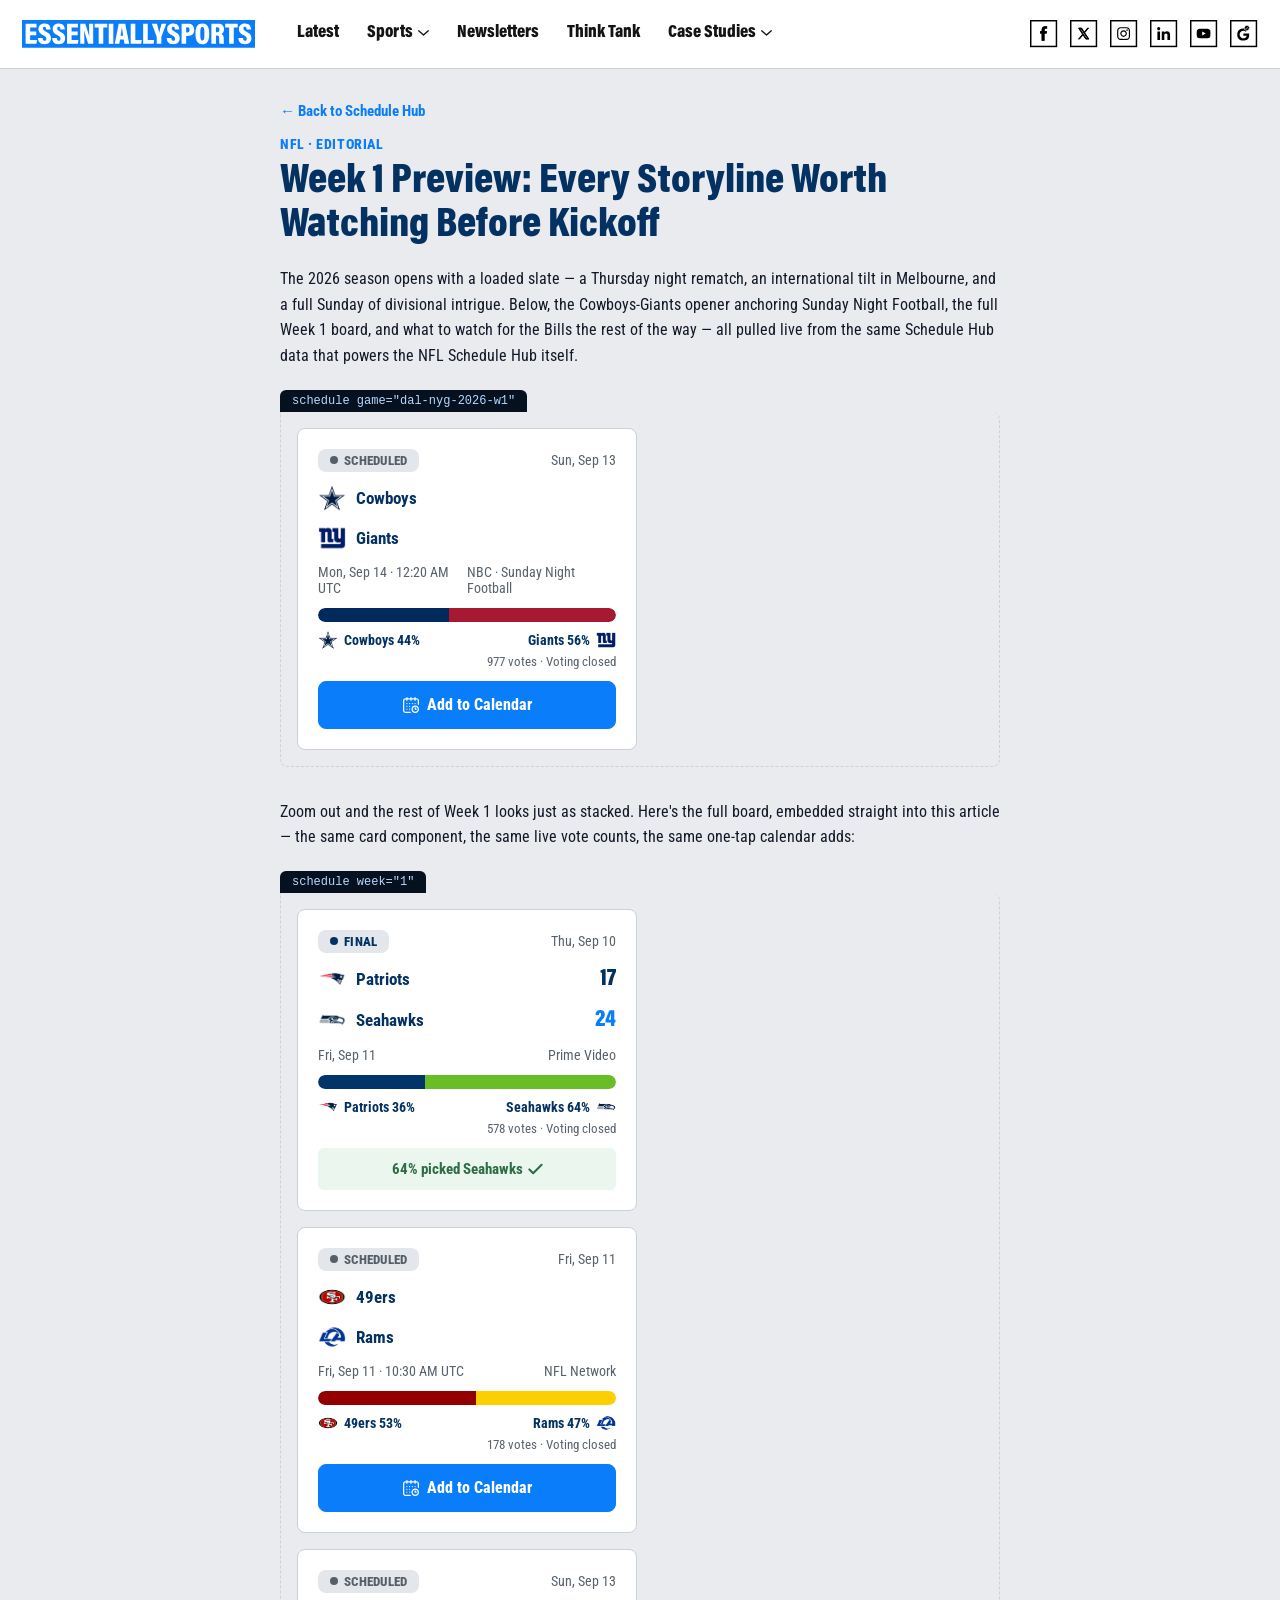
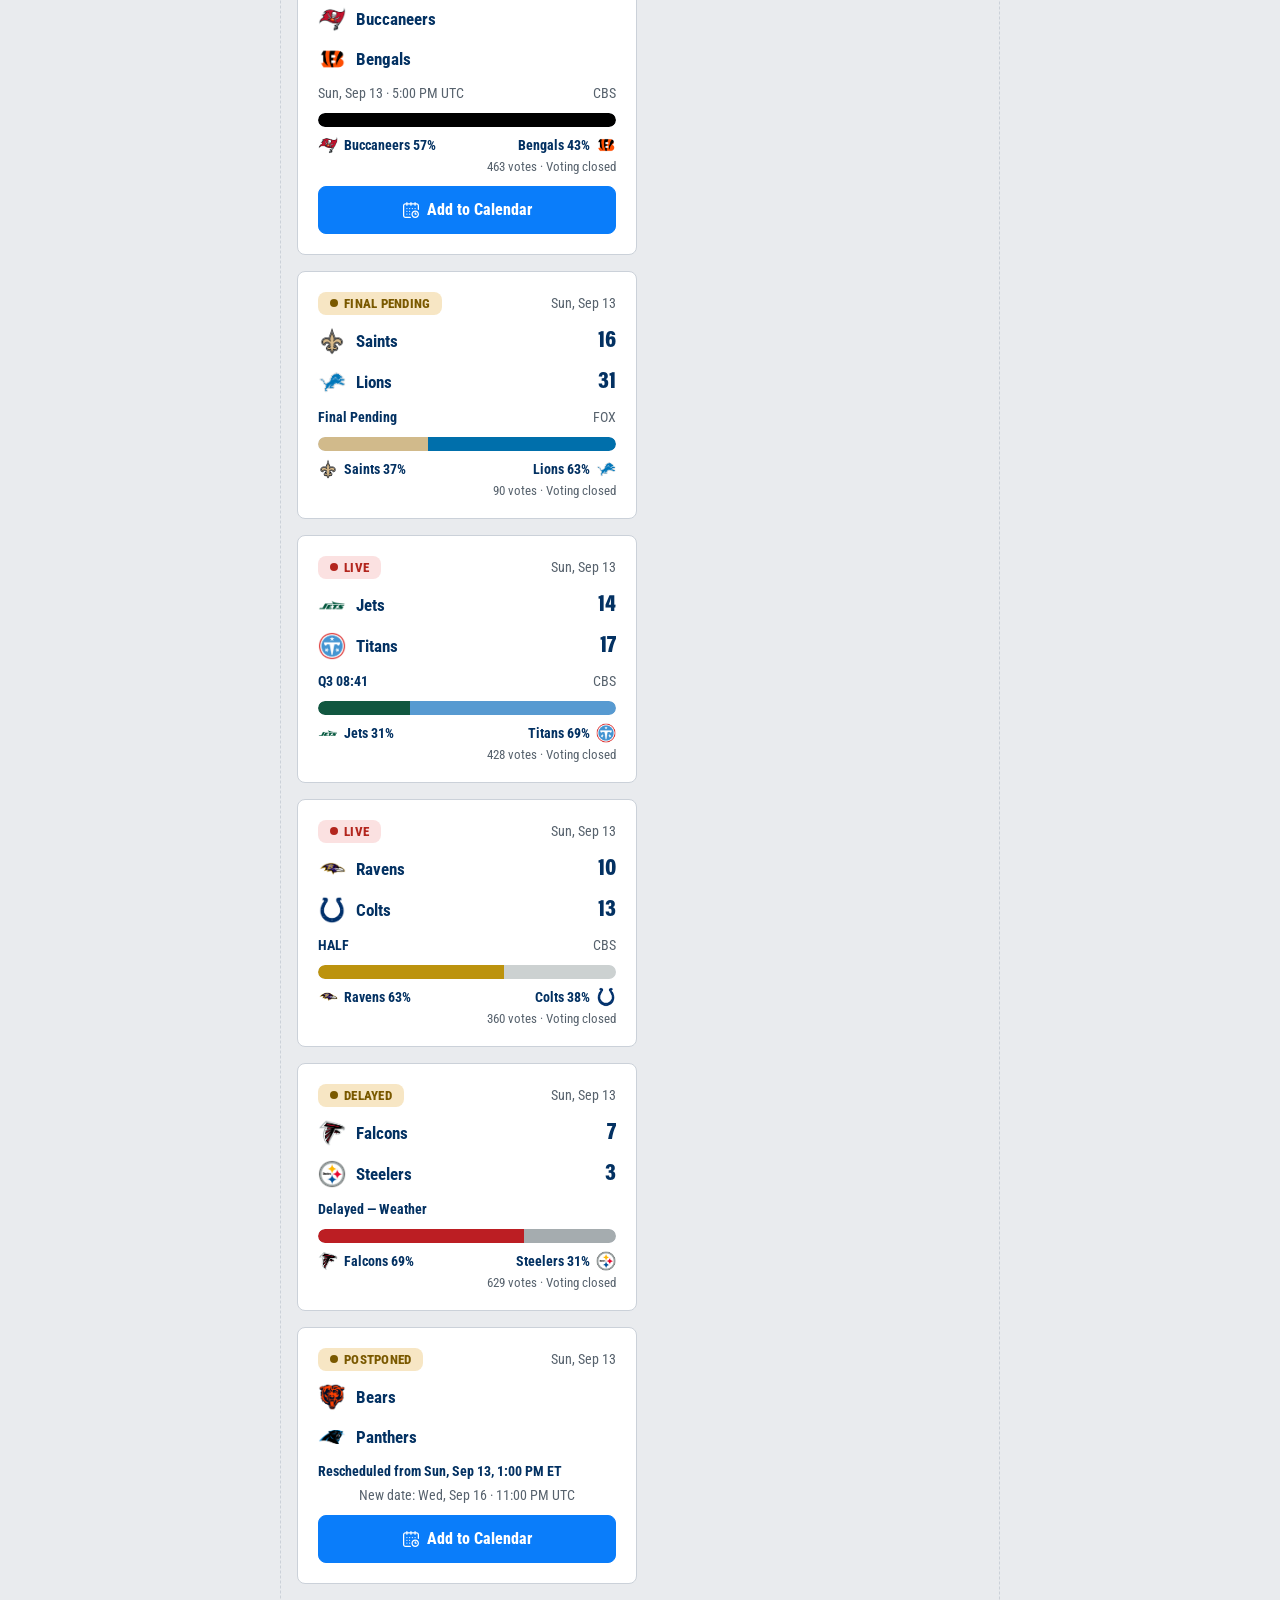
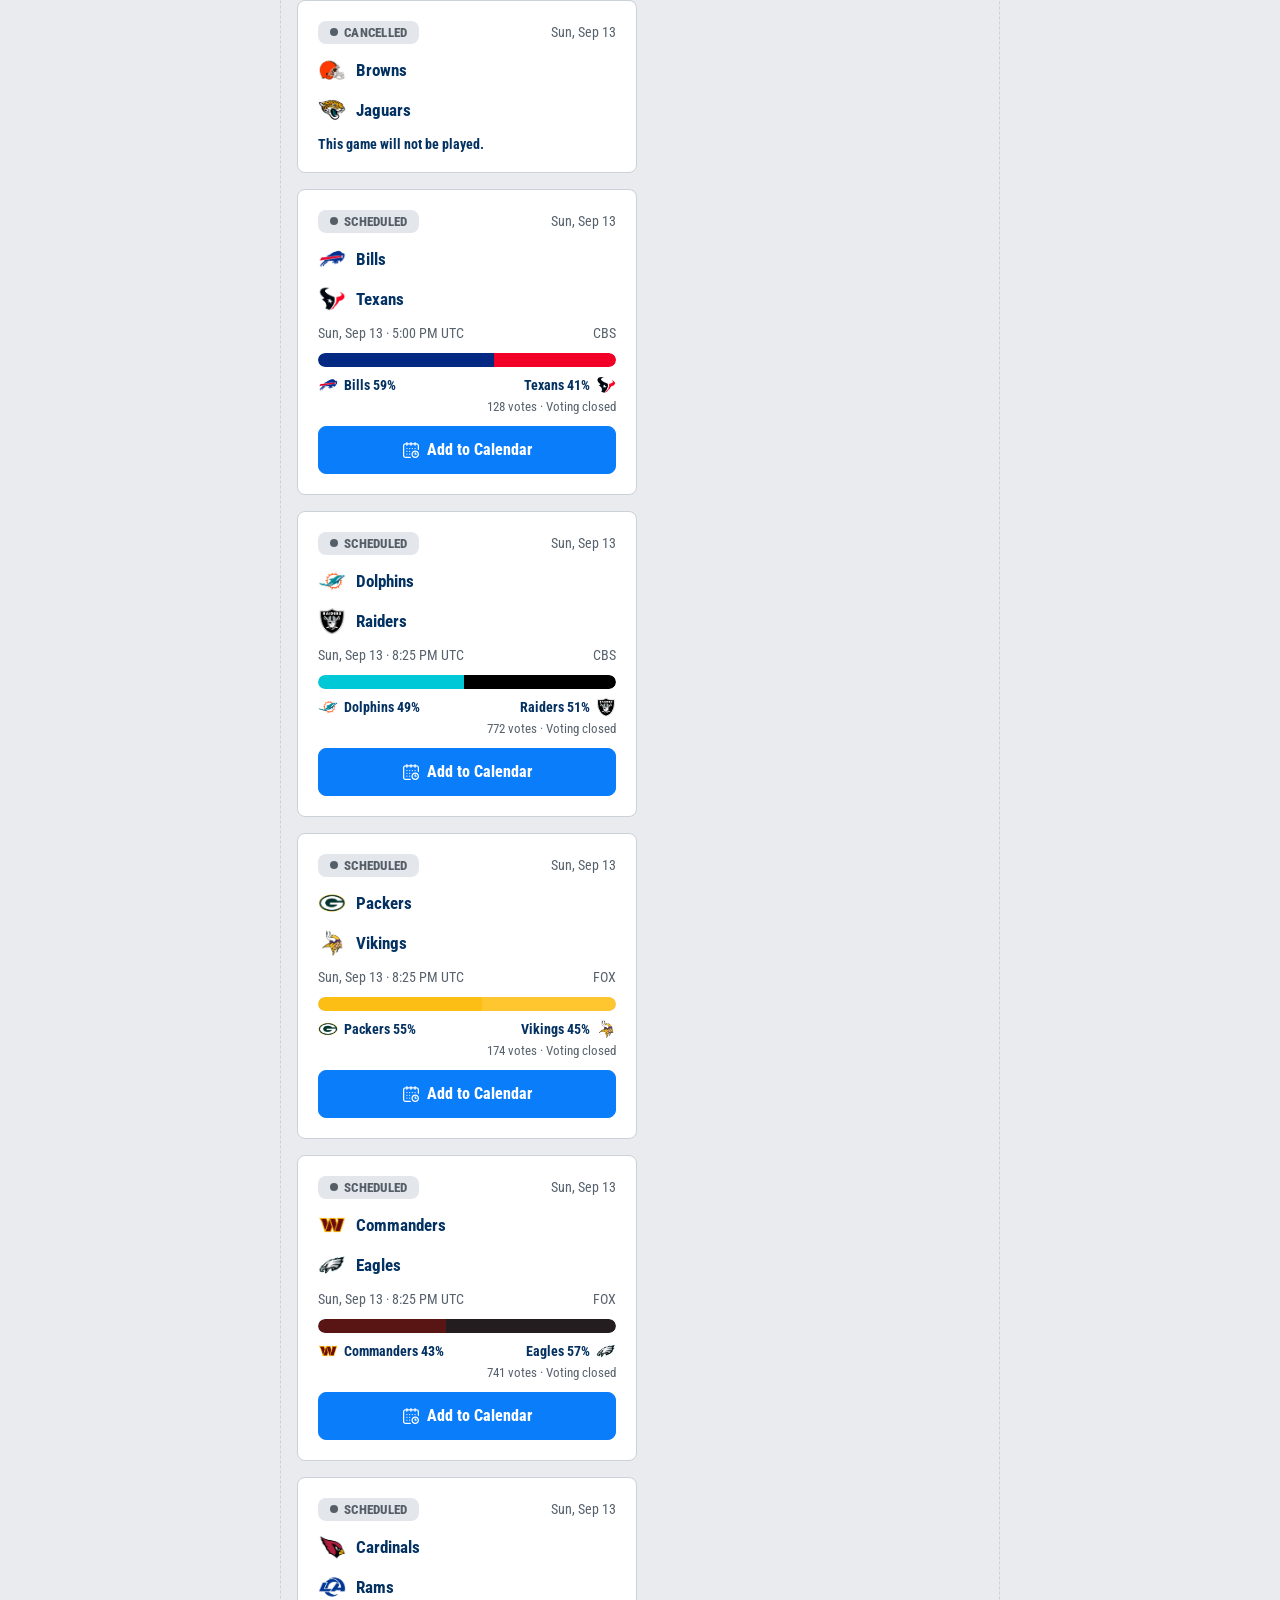
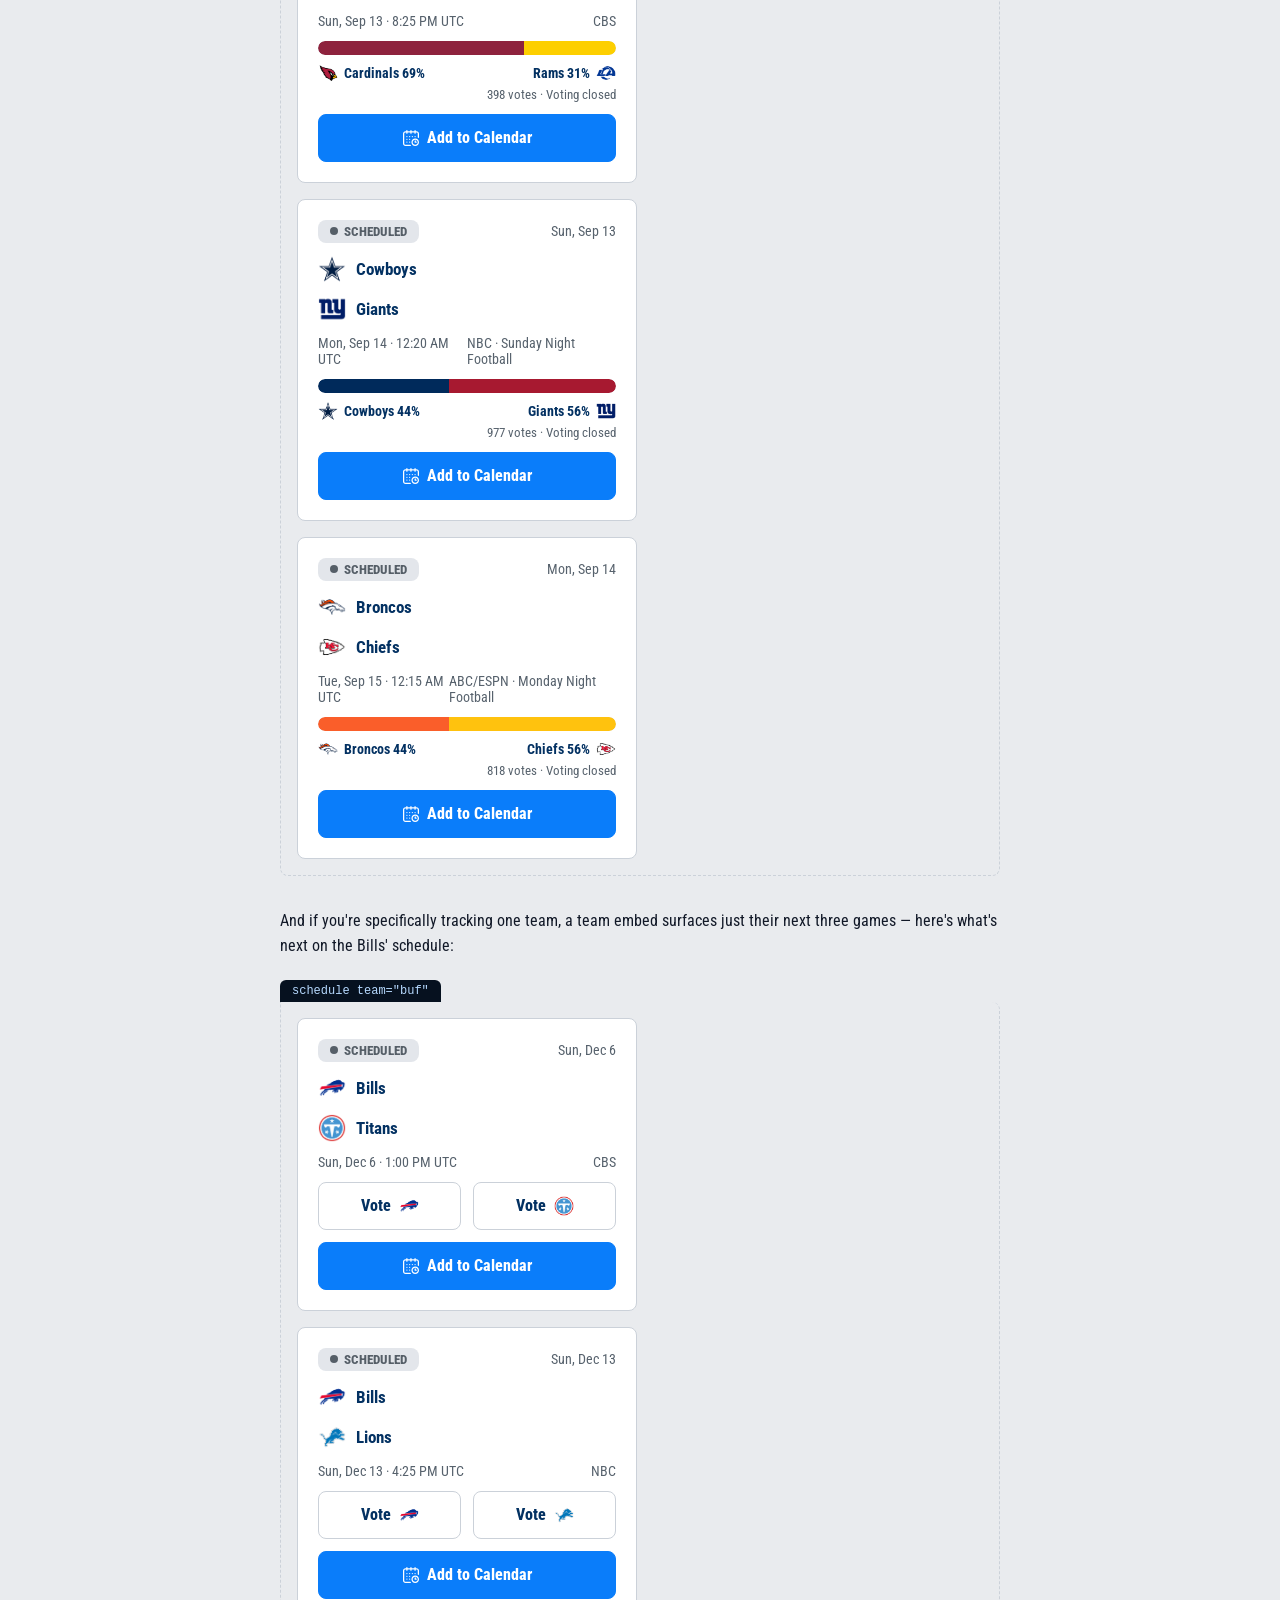
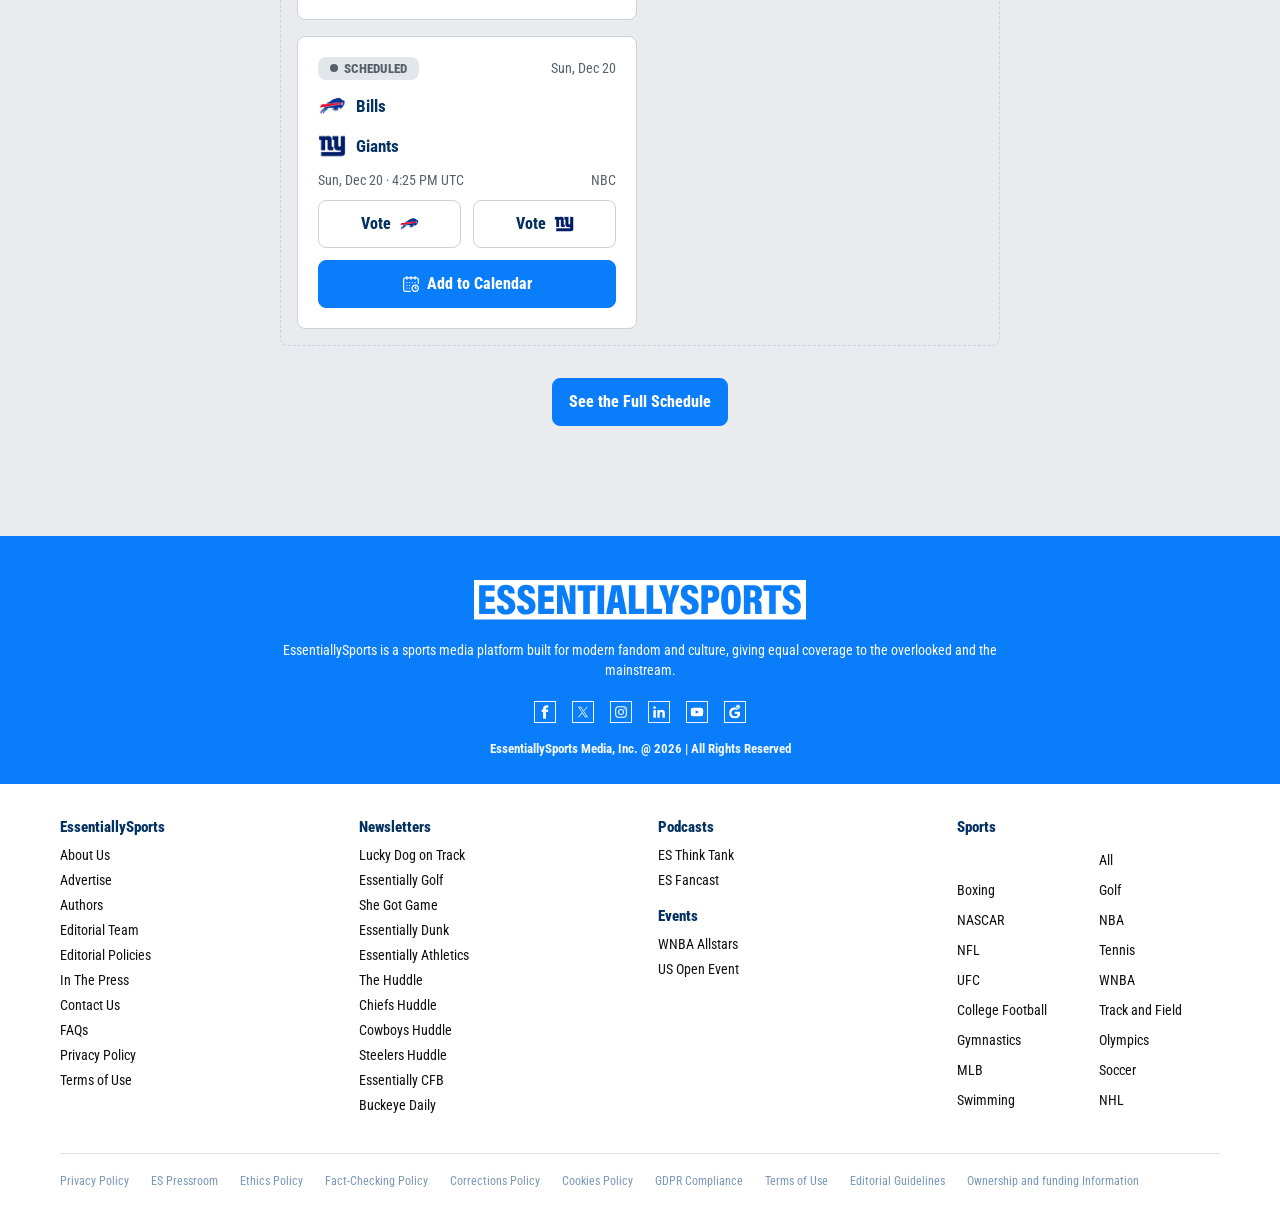
==== article-demo.html @ 5c6d73dc "Redesign schedule rows as cards, add hero photo, fix Roboto Condensed font Card redesign: status sho" ====
<!doctype html>
<html lang="en">
<head>
<meta charset="utf-8">
<meta name="viewport" content="width=device-width, initial-scale=1">
<title>Article Embed Demo — NFL Schedule Hub</title>
<link rel="icon" href="assets/logos/favicon-es.ico">
<link rel="preconnect" href="https://fonts.gstatic.com" crossorigin>
<link href="https://fonts.googleapis.com/css2?family=Roboto+Condensed:wght@400;700;800;900&display=swap" rel="stylesheet">
<link rel="stylesheet" href="css/tokens.css?v=1788932953">
<link rel="stylesheet" href="css/styles.css?v=1788932953">
</head>
<body>

<nav class="navbar">
  <a class="navbar-logo" href="https://www.essentiallysports.com/" aria-label="EssentiallySports home">
    <img src="assets/logos/brand-logo-blue.svg" alt="EssentiallySports">
  </a>
  <div class="navbar-menu">
    <a href="https://www.essentiallysports.com/latest-news/">Latest</a>
    <details class="nav-dropdown">
      <summary>Sports <span class="nav-caret"><svg class="icon-chevron" viewBox="0 0 16 10" fill="none" aria-hidden="true"><path d="M14.98 1.14 7.98 7.14.98 1.14" stroke="currentColor" stroke-width="2" stroke-linecap="round" stroke-linejoin="round"/></svg></span></summary>
      <aside class="nav-panel nav-panel-sports">
        <h3>Sports</h3>
        <div class="nav-panel-grid">
          <div class="nav-panel-col">
            <details class="nav-subdetails">
              <summary>NFL <span class="nav-chev-right"><svg class="icon-chevron" viewBox="0 0 16 10" fill="none" aria-hidden="true"><path d="M14.98 1.14 7.98 7.14.98 1.14" stroke="currentColor" stroke-width="2" stroke-linecap="round" stroke-linejoin="round"/></svg></span></summary>
              <aside class="side-flyout nfl-flyout">
                <a class="nfl-all-news" href="https://www.essentiallysports.com/category/nfl/">All News</a>
                <div class="nfl-divisions">
                  <div class="nfl-division">
                    <p class="division-label">NFC East</p>
                    <div class="pill-row">
                      <a href="https://www.essentiallysports.com/category/dallas-cowboys/"><span class="team-pill" style="color:#BACAD3;background:#002A5B;">Cowboys</span></a>
                      <a href="https://www.essentiallysports.com/category/philadelphia-eagles/"><span class="team-pill" style="color:#FFFFFF;background:#241D1F;">Eagles</span></a>
                      <a href="https://www.essentiallysports.com/category/washington-commanders/"><span class="team-pill" style="color:#FFB611;background:#591414;">Commanders</span></a>
                      <a href="https://www.essentiallysports.com/category/new-york-giants/"><span class="team-pill" style="color:#FFFFFF;background:#A71930;">Giants</span></a>
                    </div>
                  </div>
                  <div class="nfl-division">
                    <p class="division-label">AFC East</p>
                    <div class="pill-row">
                      <a href="https://www.essentiallysports.com/category/miami-dolphins/"><span class="team-pill" style="color:#004966;background:#00C8D7;">Dolphins</span></a>
                      <a href="https://www.essentiallysports.com/category/new-york-jets/"><span class="team-pill" style="color:#FFFFFF;background:#115740;">Jets</span></a>
                      <a href="https://www.essentiallysports.com/category/buffalo-bills/"><span class="team-pill" style="color:#F70542;background:#032982;">Bills</span></a>
                      <a href="https://www.essentiallysports.com/category/new-england-patriots/"><span class="team-pill" style="color:#FFFFFF;background:#013569;">Patriots</span></a>
                    </div>
                  </div>
                  <div class="nfl-division">
                    <p class="division-label">NFC West</p>
                    <div class="pill-row">
                      <a href="https://www.essentiallysports.com/category/los-angeles-rams/"><span class="team-pill" style="color:#003594;background:#FDCF00;">Rams</span></a>
                      <a href="https://www.essentiallysports.com/category/arizona-cardinals/"><span class="team-pill" style="color:#FFBE26;background:#8E223D;">Cardinals</span></a>
                      <a href="https://www.essentiallysports.com/category/seattle-seahawks/"><span class="team-pill" style="color:#00004F;background:#69BE28;">Seahawks</span></a>
                      <a href="https://www.essentiallysports.com/category/san-francisco-49ers/"><span class="team-pill" style="color:#E9CB94;background:#930000;">49ers</span></a>
                    </div>
                  </div>
                  <div class="nfl-division">
                    <p class="division-label">AFC West</p>
                    <div class="pill-row">
                      <a href="https://www.essentiallysports.com/category/las-vegas-raiders/"><span class="team-pill" style="color:#C4C9CC;background:#000000;">Raiders</span></a>
                      <a href="https://www.essentiallysports.com/category/kansas-city-chiefs/"><span class="team-pill" style="color:#000000;background:#FFC20E;">Chiefs</span></a>
                      <a href="https://www.essentiallysports.com/category/denver-broncos/"><span class="team-pill" style="color:#002144;background:#FA5E2A;">Broncos</span></a>
                      <a href="https://www.essentiallysports.com/category/los-angeles-chargers-nfl/"><span class="team-pill" style="color:#FFCA1C;background:#007CC3;">Chargers</span></a>
                    </div>
                  </div>
                  <div class="nfl-division">
                    <p class="division-label">NFC South</p>
                    <div class="pill-row">
                      <a href="https://www.essentiallysports.com/category/atlanta-falcons/"><span class="team-pill" style="color:#FFFFFF;background:#BC1E23;">Falcons</span></a>
                      <a href="https://www.essentiallysports.com/category/carolina-panthers/"><span class="team-pill" style="color:#008CD2;background:#070D14;">Panthers</span></a>
                      <a href="https://www.essentiallysports.com/category/tampa-bay-buccaneers/"><span class="team-pill" style="color:#EE0C0C;background:#000000;">Buccaneers</span></a>
                      <a href="https://www.essentiallysports.com/category/new-orleans-saints/"><span class="team-pill" style="color:#0F1720;background:#D1BA8B;">Saints</span></a>
                    </div>
                  </div>
                  <div class="nfl-division">
                    <p class="division-label">AFC South</p>
                    <div class="pill-row">
                      <a href="https://www.essentiallysports.com/category/tennessee-titans/"><span class="team-pill" style="color:#012850;background:#579AD1;">Titans</span></a>
                      <a href="https://www.essentiallysports.com/category/jacksonville-jaguars-nfl/"><span class="team-pill" style="color:#FFFFFF;background:#006778;">Jaguars</span></a>
                      <a href="https://www.essentiallysports.com/category/indianapolis-colts/"><span class="team-pill" style="color:#023064;background:#CCD1D1;">Colts</span></a>
                      <a href="https://www.essentiallysports.com/category/houston-texans/"><span class="team-pill" style="color:#000000;background:#F20028;">Texans</span></a>
                    </div>
                  </div>
                  <div class="nfl-division">
                    <p class="division-label">NFC North</p>
                    <div class="pill-row">
                      <a href="https://www.essentiallysports.com/category/green-bay-packers/"><span class="team-pill" style="color:#23423C;background:#FCBE15;">Packers</span></a>
                      <a href="https://www.essentiallysports.com/category/chicago-bears/"><span class="team-pill" style="color:#F04400;background:#0B162A;">Bears</span></a>
                      <a href="https://www.essentiallysports.com/category/detroit-lions/"><span class="team-pill" style="color:#FFFFFF;background:#006FAB;">Lions</span></a>
                      <a href="https://www.essentiallysports.com/category/minnesota-vikings/"><span class="team-pill" style="color:#4F2683;background:#FFC62F;">Vikings</span></a>
                    </div>
                  </div>
                  <div class="nfl-division">
                    <p class="division-label">AFC North</p>
                    <div class="pill-row">
                      <a href="https://www.essentiallysports.com/category/cincinnati-bengals/"><span class="team-pill" style="color:#FF5C22;background:#000000;">Bengals</span></a>
                      <a href="https://www.essentiallysports.com/category/baltimore-ravens/"><span class="team-pill" style="color:#231672;background:#BC930E;">Ravens</span></a>
                      <a href="https://www.essentiallysports.com/category/cleveland-browns/"><span class="team-pill" style="color:#FFFFFF;background:#FF470F;">Browns</span></a>
                      <a href="https://www.essentiallysports.com/category/pittsburgh-steelers/"><span class="team-pill" style="color:#000000;background:#A5ACAF;">Steelers</span></a>
                    </div>
                  </div>
                </div>
              </aside>
            </details>
            <a href="https://www.essentiallysports.com/category/college-football/">College Football</a>
            <a href="https://www.essentiallysports.com/category/college-basketball/">College Basketball</a>
            <a href="https://www.essentiallysports.com/category/golf/">Golf</a>
          </div>
          <div class="nav-panel-col">
            <a href="https://www.essentiallysports.com/category/tennis/">Tennis</a>
            <a href="https://www.essentiallysports.com/category/boxing/">Boxing</a>
            <a href="https://www.essentiallysports.com/category/nba/">NBA</a>
            <a href="https://www.essentiallysports.com/category/nascar/">NASCAR</a>
          </div>
          <div class="nav-panel-col">
            <a href="https://www.essentiallysports.com/category/olympics/">Olympics</a>
            <a href="https://www.essentiallysports.com/category/ufc/">UFC</a>
            <a href="https://www.essentiallysports.com/category/wnba/">WNBA</a>
            <a href="https://www.essentiallysports.com/category/baseball/">MLB</a>
          </div>
        </div>
      </aside>
    </details>
    <a href="https://www.essentiallysports.com/newsletter-hub/">Newsletters</a>
    <a href="https://www.essentiallysports.com/think-tank/">Think Tank</a>
    <details class="nav-dropdown">
      <summary>Case Studies <span class="nav-caret"><svg class="icon-chevron" viewBox="0 0 16 10" fill="none" aria-hidden="true"><path d="M14.98 1.14 7.98 7.14.98 1.14" stroke="currentColor" stroke-width="2" stroke-linecap="round" stroke-linejoin="round"/></svg></span></summary>
      <aside class="nav-panel nav-panel-case">
        <h3>Case Studies</h3>
        <div class="nav-single-col">
          <details class="nav-subdetails">
            <summary>Partnerships <span class="nav-chev-right"><svg class="icon-chevron" viewBox="0 0 16 10" fill="none" aria-hidden="true"><path d="M14.98 1.14 7.98 7.14.98 1.14" stroke="currentColor" stroke-width="2" stroke-linecap="round" stroke-linejoin="round"/></svg></span></summary>
            <aside class="side-flyout case-flyout">
              <a href="https://case-study.essentiallysports.com">Dude Wipes</a>
            </aside>
          </details>
          <details class="nav-subdetails">
            <summary>Events <span class="nav-chev-right"><svg class="icon-chevron" viewBox="0 0 16 10" fill="none" aria-hidden="true"><path d="M14.98 1.14 7.98 7.14.98 1.14" stroke="currentColor" stroke-width="2" stroke-linecap="round" stroke-linejoin="round"/></svg></span></summary>
            <aside class="side-flyout case-flyout">
              <a href="https://www.essentiallysports.com/wnba-all-star-2025-event/">WNBA Allstars</a>
              <a href="https://www.essentiallysports.com/us-open-2025/">US Open Event</a>
            </aside>
          </details>
        </div>
      </aside>
    </details>
  </div>
  <div class="navbar-right">
    <a class="navbar-icon-btn" href="https://www.facebook.com/essentiallysports" aria-label="Facebook"><img src="assets/social-icons/nav-facebook.svg" alt=""></a>
    <a class="navbar-icon-btn" href="https://twitter.com/es_sportsnews/" aria-label="X (Twitter)"><img src="assets/social-icons/nav-x.svg" alt=""></a>
    <a class="navbar-icon-btn" href="https://www.instagram.com/essentiallysportsmedia" aria-label="Instagram"><img src="assets/social-icons/nav-instagram.svg" alt=""></a>
    <a class="navbar-icon-btn" href="https://www.linkedin.com/company/essentially-sports" aria-label="LinkedIn"><img src="assets/social-icons/nav-linkedin.svg" alt=""></a>
    <a class="navbar-icon-btn" href="https://www.youtube.com/@EssentiallySportsMedia" aria-label="YouTube"><img src="assets/social-icons/nav-youtube.svg" alt=""></a>
    <a class="navbar-icon-btn" href="https://g.co/kgs/YnkMpk5" aria-label="Google News"><img src="assets/social-icons/nav-google-news.svg" alt=""></a>
  </div>
  <button class="navbar-toggle" id="navToggle" aria-label="Menu" aria-expanded="false">&#9776;</button>
</nav>

<main class="page" style="max-width:760px;">
  <a class="back-link" href="index.html">&larr; Back to Schedule Hub</a>

  <article>
    <p class="card-meta" style="text-transform:uppercase; letter-spacing:.04em; color:#0A7DFA; font-weight:800;">NFL &middot; Editorial</p>
    <h1 style="font-family:var(--font-display); font-weight:900; font-size:clamp(28px,4vw,42px); color:var(--text-navy); line-height:1.05; margin:8px 0 18px;">
      Week 1 Preview: Every Storyline Worth Watching Before Kickoff
    </h1>
    <p style="font-size:16px; line-height:1.6; color:var(--text-primary); margin-bottom:20px;">
      The 2026 season opens with a loaded slate — a Thursday night rematch, an international tilt in Melbourne,
      and a full Sunday of divisional intrigue. Below, the Cowboys-Giants opener anchoring Sunday Night Football,
      the full Week 1 board, and what to watch for the Bills the rest of the way — all pulled live from the same
      Schedule Hub data that powers the NFL Schedule Hub itself.
    </p>

    <div class="embed-block">
      <div class="embed-tag">schedule game="dal-nyg-2026-w1"</div>
      <div class="embed-mount schedule-embed" data-game="dal-nyg-2026-w1"></div>
    </div>

    <p style="font-size:16px; line-height:1.6; color:var(--text-primary); margin-bottom:20px;">
      Zoom out and the rest of Week 1 looks just as stacked. Here's the full board, embedded straight into this
      article — the same card component, the same live vote counts, the same one-tap calendar adds:
    </p>

    <div class="embed-block">
      <div class="embed-tag">schedule week="1"</div>
      <div class="embed-mount schedule-embed" data-week="1"></div>
    </div>

    <p style="font-size:16px; line-height:1.6; color:var(--text-primary); margin-bottom:20px;">
      And if you're specifically tracking one team, a team embed surfaces just their next three games —
      here's what's next on the Bills' schedule:
    </p>

    <div class="embed-block">
      <div class="embed-tag">schedule team="buf"</div>
      <div class="embed-mount schedule-embed" data-team="buf"></div>
    </div>

    <p style="text-align:center; margin: 30px 0;">
      <a class="cta-btn full-schedule-link" href="index.html" style="max-width:280px; margin:0 auto;">See the Full Schedule</a>
    </p>
  </article>
</main>

<footer class="site-footer">
  <div class="footer-hero">
    <a class="footer-logo-link" href="https://www.essentiallysports.com/">
      <img class="footer-logo-img" src="assets/logos/brand-logo-white.svg" alt="EssentiallySports">
    </a>
    <p class="footer-blurb">EssentiallySports is a sports media platform built for modern fandom and culture, giving equal coverage to the overlooked and the mainstream.</p>
    <div class="footer-socials" aria-label="Social links">
      <a href="https://www.facebook.com/essentiallysports" aria-label="Facebook"><img src="assets/social-icons/footer-facebook.svg" alt=""></a>
      <a href="https://twitter.com/es_sportsnews/" aria-label="X (Twitter)"><img src="assets/social-icons/footer-x.svg" alt=""></a>
      <a href="https://www.instagram.com/essentiallysportsmedia" aria-label="Instagram"><img src="assets/social-icons/footer-instagram.svg" alt=""></a>
      <a href="https://www.linkedin.com/company/essentially-sports" aria-label="LinkedIn"><img src="assets/social-icons/footer-linkedin.svg" alt=""></a>
      <a href="https://www.youtube.com/@EssentiallySportsMedia" aria-label="YouTube"><img src="assets/social-icons/footer-youtube.svg" alt=""></a>
      <a href="https://g.co/kgs/YnkMpk5" aria-label="Google News"><img src="assets/social-icons/footer-google-news.svg" alt=""></a>
    </div>
    <div class="footer-copy">EssentiallySports Media, Inc. &commat; 2026 | All Rights Reserved</div>
  </div>
  <div class="footer-links">
    <div class="footer-col">
      <span>EssentiallySports</span>
      <a href="https://www.essentiallysports.com/about-us/">About Us</a>
      <a href="https://www.essentiallysports.com/advertise/">Advertise</a>
      <a href="https://www.essentiallysports.com/authors/">Authors</a>
      <a href="https://www.essentiallysports.com/editorial-team/">Editorial Team</a>
      <a href="https://www.essentiallysports.com/editorial-guidelines/">Editorial Policies</a>
      <a href="https://www.essentiallysports.com/es-pressroom/">In The Press</a>
      <a href="https://www.essentiallysports.com/contact-us/">Contact Us</a>
      <a href="https://www.essentiallysports.com/frequently-asked-questions/">FAQs</a>
      <a href="https://www.essentiallysports.com/privacy-policy/">Privacy Policy</a>
      <a href="https://www.essentiallysports.com/terms-of-use/">Terms of Use</a>
    </div>
    <div class="footer-col">
      <span>Newsletters</span>
      <a href="https://essentiallysports.beehiiv.com/">Lucky Dog on Track</a>
      <a href="https://essentiallygolf.beehiiv.com/">Essentially Golf</a>
      <a href="https://shegotgame.beehiiv.com/">She Got Game</a>
      <a href="https://essentially-basketball.beehiiv.com/">Essentially Dunk</a>
      <a href="https://essentiallyathletics.beehiiv.com/">Essentially Athletics</a>
      <a href="https://the-nfl-huddle.beehiiv.com/">The Huddle</a>
      <a href="https://chiefs-huddle.beehiiv.com/">Chiefs Huddle</a>
      <a href="https://cowboys-huddle.beehiiv.com/">Cowboys Huddle</a>
      <a href="https://steelers-huddle.beehiiv.com/">Steelers Huddle</a>
      <a href="https://es-college-football.beehiiv.com/">Essentially CFB</a>
      <a href="https://buckeye-daily.beehiiv.com/">Buckeye Daily</a>
    </div>
    <div class="footer-col">
      <span>Podcasts</span>
      <a href="https://www.essentiallysports.com/think-tank/">ES Think Tank</a>
      <a href="https://www.essentiallysports.com/fancast/">ES Fancast</a>
      <span style="margin-top:10px;">Events</span>
      <a href="https://www.essentiallysports.com/wnba-all-star-2025-event/">WNBA Allstars</a>
      <a href="https://www.essentiallysports.com/us-open-2025/">US Open Event</a>
    </div>
    <div class="footer-col sports">
      <span>Sports</span><span></span>
      <a href="https://www.essentiallysports.com/">All</a>
      <a href="https://www.essentiallysports.com/category/boxing/">Boxing</a>
      <a href="https://www.essentiallysports.com/category/golf/">Golf</a>
      <a href="https://www.essentiallysports.com/category/nascar/">NASCAR</a>
      <a href="https://www.essentiallysports.com/category/nba/">NBA</a>
      <a href="https://www.essentiallysports.com/category/nfl/">NFL</a>
      <a href="https://www.essentiallysports.com/category/tennis/">Tennis</a>
      <a href="https://www.essentiallysports.com/category/ufc/">UFC</a>
      <a href="https://www.essentiallysports.com/category/wnba/">WNBA</a>
      <a href="https://www.essentiallysports.com/category/college-football/">College Football</a>
      <a href="https://www.essentiallysports.com/category/track-and-field/">Track and Field</a>
      <a href="https://www.essentiallysports.com/category/gymnastics/">Gymnastics</a>
      <a href="https://www.essentiallysports.com/category/olympics/">Olympics</a>
      <a href="https://www.essentiallysports.com/category/baseball/">MLB</a>
      <a href="https://www.essentiallysports.com/category/soccer/">Soccer</a>
      <a href="https://www.essentiallysports.com/category/swimming/">Swimming</a>
      <a href="https://www.essentiallysports.com/category/nhl-nhl/">NHL</a>
    </div>
  </div>
  <div class="footer-bottom">
    <a href="https://www.essentiallysports.com/privacy-policy/">Privacy Policy</a>
    <a href="https://www.essentiallysports.com/es-pressroom/">ES Pressroom</a>
    <a href="https://www.essentiallysports.com/ethics-policy/">Ethics Policy</a>
    <a href="https://www.essentiallysports.com/fact-checking-policy/">Fact-Checking Policy</a>
    <a href="https://www.essentiallysports.com/corrections-policy/">Corrections Policy</a>
    <a href="https://www.essentiallysports.com/cookies-policy/">Cookies Policy</a>
    <a href="https://www.essentiallysports.com/gdpr-statement/">GDPR Compliance</a>
    <a href="https://www.essentiallysports.com/terms-of-use/">Terms of Use</a>
    <a href="https://www.essentiallysports.com/editorial-guidelines/">Editorial Guidelines</a>
    <a href="https://www.essentiallysports.com/ownership-and-funding-information/">Ownership and funding Information</a>
  </div>
</footer>

<div class="modal-backdrop" id="scheduleModal">
  <div class="modal">
    <h4>Add to Calendar</h4>
    <button class="modal-option" id="optGoogle">Google Calendar <span><svg class="icon-chevron" viewBox="0 0 16 10" fill="none" aria-hidden="true"><path d="M14.98 1.14 7.98 7.14.98 1.14" stroke="currentColor" stroke-width="2" stroke-linecap="round" stroke-linejoin="round"/></svg></span></button>
    <button class="modal-option" id="optIcs">Apple / Outlook (.ics) <span><svg class="icon-chevron" viewBox="0 0 16 10" fill="none" aria-hidden="true"><path d="M14.98 1.14 7.98 7.14.98 1.14" stroke="currentColor" stroke-width="2" stroke-linecap="round" stroke-linejoin="round"/></svg></span></button>
    <button class="modal-option" id="optCopy">Copy event link <span><svg class="icon-chevron" viewBox="0 0 16 10" fill="none" aria-hidden="true"><path d="M14.98 1.14 7.98 7.14.98 1.14" stroke="currentColor" stroke-width="2" stroke-linecap="round" stroke-linejoin="round"/></svg></span></button>
    <button class="modal-close" onclick="closeScheduleModal()">Cancel</button>
  </div>
</div>

<script src="js/data.js?v=1788932953"></script>
<script src="js/voting.js?v=1788932953"></script>
<script src="js/analytics.js?v=1788932953"></script>
<script src="js/game-card.js?v=1788932953"></script>
<script src="js/common.js?v=1788932953"></script>
<script src="js/embeds.js?v=1788932953"></script>
</body>
</html>
---- css/tokens.css ----
/* ES brand design tokens — copied from essentiallysports-design-tools
   (project-docs/brand-design-system-master.md §3) */

@font-face {
  font-family: "FrameUp Acumin";
  src: url("../assets/fonts/acumin-pro-condensed-black.otf") format("opentype");
  font-style: normal;
  font-weight: 800 900;
  font-display: swap;
}
@font-face {
  font-family: "FrameUp Acumin";
  src: url("../assets/fonts/acumin-pro-condensed-bold.otf") format("opentype");
  font-style: normal;
  font-weight: 700;
  font-display: swap;
}
@font-face {
  font-family: "FrameUp Acumin";
  src: url("../assets/fonts/acumin-pro-condensed-regular.woff2") format("woff2");
  font-style: normal;
  font-weight: 400;
  font-display: swap;
}

:root {
  --white: #FFFFFF;
  --bg-page: #E9EBEE;
  --bg-panel: #FFFFFF;
  --bg-canvas: #F2F8FF;
  --bg-canvas-soft: #F1F8FF;
  --border: #B5D8FD;
  --border-strong: #8CB9E8;
  --line: #E3E6EB;
  --line-strong: #CBD1D9;
  --hub-text-muted: #57626D;
  --text-primary: #111827;
  --text-navy: #033162;
  --text-secondary: #7997B8;
  --accent: #0A7DFA;
  --accent-hover: #0A6FDE;
  --accent-light: #E8F2FF;
  --success: #2E7D32;
  --danger: #D90606;
  --tag-blue-01: #B5D8FD;
  --tag-blue-02: #DAEBFE;
  --tag-blue-03: #E6F2FE;
  --tag-blue-04: #EFF4F9;
  --tag-cream: #FFF6E6;
  --tag-green: #EAF6EE;
  --tag-green-text: #2F6B45;

  --font-ui: 'Roboto Condensed', 'Roboto', Arial, sans-serif;
  --font-heading: 'Roboto Condensed', 'Roboto', Arial, sans-serif;
  --font-display: "FrameUp Acumin", 'Acumin Pro Condensed', 'Arial Narrow', sans-serif;

  --radius-sm: 6px;
  --radius-md: 8px;
  --radius-lg: 8px;
  --button-radius: 8px;
  --shadow-sm: 0 19px 28px rgba(0,0,0,0.01);
  --shadow-md: 0 15px 27px rgba(0,0,0,0.1);
  --shadow-lg: 0 15px 27px rgba(0,0,0,0.1);
  --motion-smooth: cubic-bezier(.16, 1, .3, 1);
  --motion-standard: cubic-bezier(.22, .61, .36, 1);

  --chrome-navy: #06111F;
  --chrome-muted: #6c7a89;
  --chrome-border: #dce4ed;
  --chrome-soft: #f6f8fb;
}

* { box-sizing: border-box; margin: 0; padding: 0; }
html { scroll-behavior: smooth; scroll-padding-top: 82px; color-scheme: light; }
html, body {
  background: var(--bg-page);
  color: var(--text-primary);
  font-family: var(--font-ui);
  min-height: 100vh;
}
img { max-width: 100%; display: block; }
a { color: inherit; }
button { font-family: inherit; cursor: pointer; }
[hidden] { display: none !important; }
---- css/styles.css ----
/* Navbar */
.navbar {
  background: var(--white);
  border-bottom: 1px solid var(--line-strong);
  height: 69px;
  display: flex;
  align-items: center;
  padding: 0 22px;
  position: sticky;
  top: 0;
  z-index: 100;
}
.navbar-logo { display: flex; align-items: center; margin-right: 40px; flex-shrink: 0; }
.navbar-logo img { height: 28px; width: auto; }
.navbar-wordmark {
  font-family: var(--font-display); font-weight: 900; font-size: 20px;
  color: #033162; letter-spacing: 0; margin-left: 10px; white-space: nowrap;
}
.navbar-menu { display: flex; align-items: center; gap: 24px; font-family: var(--font-display); font-size: 18px; font-weight: 900; }
.navbar-menu > a { text-decoration: none; color: #141414; padding: 4px 2px; border-bottom: 2px solid transparent; }
.navbar-menu > a.active, .navbar-menu > a:hover { color: var(--accent); border-bottom-color: var(--accent); }
.navbar-right { margin-left: auto; display: flex; align-items: center; gap: 12px; }
.navbar-icon-btn { width: 28px; height: 28px; border-radius: 0; border: 0; background: transparent; display: flex; align-items: center; justify-content: center; }
.navbar-icon-btn img { width: 100%; height: 100%; }
.navbar-toggle {
  display: none; width: 34px; height: 34px; border: 1.5px solid var(--line-strong); background: #fff;
  border-radius: var(--button-radius); font-size: 18px; color: #141414; margin-left: 8px;
}
/* Chevron icon — reused (via rotation) for every caret/arrow in the app;
   traced from essentiallysports-design-tools' own profile-chevron SVG
   (site-chrome.js) rather than an ad-hoc glyph. */
.icon-chevron { width: 11px; height: 7px; flex-shrink: 0; }
.icon-chevron path { stroke: currentColor; }

/* Mega-menu dropdowns (Sports, Case Studies) — native <details>, hover-driven via JS */
.nav-dropdown { position: relative; }
.nav-dropdown > summary, .nav-subdetails > summary {
  list-style: none; cursor: pointer; display: flex; align-items: center; gap: 5px;
  color: #141414; padding: 4px 2px; border-bottom: 2px solid transparent;
}
.nav-dropdown > summary::-webkit-details-marker, .nav-subdetails > summary::-webkit-details-marker { display: none; }
.nav-dropdown[open] > summary { color: var(--accent); border-bottom-color: var(--accent); }
.nav-caret { transition: transform .15s var(--motion-standard); }
.nav-dropdown[open] > summary .nav-caret { transform: rotate(180deg); }

.nav-panel {
  position: absolute; top: calc(100% + 14px); left: 0; z-index: 200;
  background: #fff; border-radius: 8px; box-shadow: 0 15px 40px rgba(6,17,31,.16);
  padding: 22px 26px; font-family: var(--font-ui);
}
.nav-panel h3 { font-family: var(--font-display); font-weight: 900; font-size: 19px; color: #111; margin-bottom: 16px; }
.nav-panel-grid { display: grid; grid-template-columns: repeat(3, minmax(140px, 1fr)); gap: 22px 32px; }
.nav-panel-col { display: flex; flex-direction: column; gap: 14px; }
.nav-panel-col > a, .nav-panel-col > details > summary { font-size: 15px; font-weight: 400; color: #111; text-decoration: none; }
.nav-panel-col > a:hover, .nav-panel-col > details > summary:hover { color: var(--accent); }

.nav-single-col { display: flex; flex-direction: column; gap: 14px; min-width: 160px; }

.nav-subdetails { position: relative; }
.nav-subdetails > summary { font-size: 15px; }
.nav-chev-right { transform: rotate(-90deg); }

.side-flyout {
  position: absolute; left: calc(100% + 14px); top: -22px; z-index: 210;
  background: #fff; border-radius: 8px; box-shadow: 0 15px 40px rgba(6,17,31,.16);
  padding: 20px 22px;
}
.case-flyout { min-width: 170px; display: flex; flex-direction: column; gap: 12px; white-space: nowrap; }
.case-flyout a { font-size: 14px; color: #111; text-decoration: none; }
.case-flyout a:hover { color: var(--accent); }

.nfl-flyout { width: 480px; }
.nfl-all-news { display: block; font-size: 14px; font-weight: 800; color: var(--accent); text-decoration: none; margin-bottom: 16px; }
.nfl-divisions { display: grid; grid-template-columns: 1fr 1fr; gap: 14px 24px; }
.nfl-division { min-width: 0; }
.division-label { font-size: 11px; font-weight: 800; letter-spacing: .04em; text-transform: uppercase; color: #7997B8; margin-bottom: 7px; }
.pill-row { display: flex; flex-wrap: wrap; gap: 5px; }
.team-pill {
  display: inline-block; font-family: var(--font-display); font-weight: 900; font-size: 11.5px;
  text-transform: uppercase; padding: 5px 8px; text-decoration: none; line-height: 1.1;
}

/* Mobile nav (PRD §14 — Mobile-first UI) — below 680px the inline mega-menu
   becomes a hamburger-toggled full-width column; nested panels go static
   (stacked) instead of absolutely-positioned flyouts, which would run off
   a narrow viewport. */
@media (max-width: 680px) {
  .navbar-toggle { display: block; }
  .navbar-menu {
    display: none; position: absolute; top: 100%; left: 0; right: 0;
    flex-direction: column; align-items: stretch; gap: 0; background: #fff;
    border-bottom: 1px solid var(--line-strong); box-shadow: 0 12px 24px rgba(6,17,31,.1);
    max-height: calc(100vh - 69px); overflow-y: auto; padding: 6px 0;
  }
  .navbar-menu.open { display: flex; }
  .navbar-menu > a, .nav-dropdown > summary { padding: 14px 22px; border-bottom: 1px solid var(--line) !important; }
  .nav-panel, .side-flyout {
    position: static; box-shadow: none; border-top: 1px solid var(--line);
    border-radius: 0; width: auto !important; margin: 0; padding: 16px 22px;
  }
  .nav-panel-grid, .nfl-divisions { grid-template-columns: 1fr; }
  .navbar-right { display: none; }
}

/* Page shell */
.page { max-width: 1180px; margin: 0 auto; padding: 32px 20px 80px; }

/* Hero banner — stadium photo positioned to the right, with a black
   fade over the left side so the overlaid title/text stays legible.
   Swap the image per venue later by changing this one background-image. */
.hero-banner {
  position: relative; height: 260px; overflow: hidden;
  background:
    linear-gradient(to right, rgba(4,10,20,.95) 0%, rgba(4,10,20,.82) 30%, rgba(4,10,20,.45) 58%, rgba(4,10,20,.05) 85%),
    url("../assets/hero/stadium-hero.jpg") center right / cover no-repeat,
    #06111F;
}
.hero-banner .hero-overlay {
  position: absolute; inset: 0; display: flex; flex-direction: column; justify-content: center;
  max-width: 1180px; margin: 0 auto; padding: 0 20px; left: 0; right: 0;
}
.hero-banner .hero-eyebrow { font-family: var(--font-ui); font-weight: 700; font-size: 14px; letter-spacing: .06em; text-transform: uppercase; color: #9FC3EE; }
.hero-banner .hero-title { font-family: var(--font-display); font-weight: 900; font-size: clamp(28px, 4vw, 42px); color: #fff; line-height: 1.05; margin-top: 6px; }
.hero-banner .hero-sub { font-family: var(--font-ui); font-size: 16px; color: #C8DCF3; margin-top: 8px; }
@media (max-width: 560px) { .hero-banner { height: 190px; } }

/* Footer — two-toned: blue hero band on top, white body below (site-chrome.css pattern) */
.site-footer { background: #FFFFFF; font-family: var(--font-ui); }
.footer-hero { padding: 44px 24px 28px; background: #0A7DFA; color: #fff; text-align: center; }
.footer-logo-link { display: inline-block; }
.footer-logo-img { height: clamp(28px, 5vw, 40px); margin: 0 auto; }
.footer-blurb { width: min(760px, 100%); margin: 16px auto 20px; color: #fff; font-size: 14px; line-height: 1.45; }
.footer-socials { display: flex; align-items: center; justify-content: center; gap: 16px; margin-bottom: 18px; }
.footer-socials img { width: 22px; height: 22px; }
.footer-copy { color: #fff; font-size: 13px; font-weight: 700; opacity: .95; }

.footer-links {
  width: min(1160px, calc(100% - 48px));
  display: grid; grid-template-columns: repeat(4, 1fr); gap: 36px;
  margin: 0 auto; padding: 34px 0 40px;
}
.footer-col { display: flex; flex-direction: column; gap: 9px; color: #111; font-size: 14px; }
.footer-col > span { font-size: 15px; font-weight: 800; color: #033162; margin-bottom: 2px; }
.footer-col a { color: #111; text-decoration: none; }
.footer-col a:hover { color: #0A7DFA; }
.footer-col.sports { display: grid; grid-template-columns: repeat(2, minmax(0,1fr)); column-gap: 20px; row-gap: 9px; }
.footer-col.sports > span:first-child { grid-column: 1 / -1; }

.footer-bottom {
  width: min(1160px, calc(100% - 48px));
  display: flex; flex-wrap: wrap; gap: 12px 22px;
  margin: 0 auto; padding: 20px 0 28px; border-top: 1px solid #dce4ed;
  font-size: 12px; color: #7997B8;
}
.footer-bottom a { text-decoration: none; color: #7997B8; }
.footer-bottom a:hover { color: #0A7DFA; }
@media (max-width: 720px) { .footer-links { grid-template-columns: 1fr 1fr; } }

/* Schedule Hub controls — sized and colored for a 50+ audience: larger
   text floor (15px+), bigger tap targets (44px+), and a tighter palette
   that reserves color for meaning rather than decoration. */
.hub-header { display: flex; flex-wrap: wrap; align-items: center; justify-content: space-between; gap: 16px; margin: 0 0 20px; }
.hub-sub { color: var(--hub-text-muted); font-size: 15px; }

.hub-controls { display: flex; align-items: center; gap: 12px; }
.team-filter-select {
  min-height: 44px; border: 1.5px solid var(--line-strong); border-radius: var(--button-radius); background: var(--bg-panel);
  color: var(--text-navy); font-family: var(--font-ui); font-weight: 700; font-size: 15px; padding: 0 16px;
}

.view-toggle { display: flex; gap: 12px; margin-bottom: 20px; }
.view-toggle button {
  min-height: 44px; border: 1.5px solid var(--line-strong); background: var(--bg-panel); color: var(--text-navy);
  border-radius: var(--button-radius); padding: 0 20px; font-family: var(--font-ui); font-weight: 700; font-size: 15px;
}
.view-toggle button.active { background: var(--accent); border-color: var(--accent); color: #fff; }

/* Week strip — flat, borderless: six weeks visible at once as plain
   text tabs (bold/dark = selected, muted grey = not), with simple
   chevron arrows either side to page the window. No boxes or pills. */
.week-nav { display: flex; align-items: center; gap: 8px; margin-bottom: 32px; }
.week-arrow {
  flex: 0 0 auto; width: 32px; min-height: 44px; border: none; background: none;
  color: var(--accent); display: flex; align-items: center; justify-content: center;
}
.week-arrow .icon-chevron { width: 10px; height: 16px; }
.week-arrow:hover { opacity: .7; }
.week-strip { flex: 1 1 auto; display: grid; grid-template-columns: repeat(6, 1fr); }
.week-tab { background: none; border: none; padding: 4px 8px; cursor: pointer; text-align: center; }
.week-tab .wt-num { display: block; font-family: var(--font-ui); font-weight: 800; font-size: 15px; text-transform: uppercase; letter-spacing: .01em; color: var(--hub-text-muted); }
.week-tab .wt-range { display: block; font-size: 13px; color: var(--hub-text-muted); margin-top: 2px; }
.week-tab.active .wt-num, .week-tab.active .wt-range { color: var(--text-navy); font-weight: 900; }
@media (max-width: 860px) {
  .week-strip { grid-template-columns: repeat(4, 1fr); }
  .week-tab:nth-child(n+5) { display: none; }
}
@media (max-width: 560px) {
  .week-strip { grid-template-columns: repeat(2, 1fr); }
  .week-tab:nth-child(n+3) { display: none; }
}

/* Full Season — a plain list of weeks, not a wall of 288 cards */
.week-list { display: flex; flex-direction: column; gap: 12px; }
.week-list-row {
  display: flex; align-items: center; justify-content: space-between; gap: 12px; min-height: 56px;
  padding: 16px 20px; border: 1.5px solid var(--line-strong); border-radius: var(--radius-md);
  background: var(--bg-panel); font-family: var(--font-ui); cursor: pointer; text-align: left; width: 100%;
}
.week-list-row:hover { border-color: var(--accent); }
.week-list-row .wl-left { display: flex; align-items: baseline; gap: 12px; }
.week-list-row .wl-num { font-family: var(--font-ui); font-weight: 800; font-size: 18px; color: var(--text-navy); }
.week-list-row .wl-range { font-size: 14px; color: var(--hub-text-muted); }
.week-list-row .wl-count { font-size: 14px; color: var(--hub-text-muted); }

.week-group { margin-bottom: 32px; }
/* Date band — full-width filled band (schedule-table look) instead of a
   thin trailing-rule label */
.date-heading {
  font-family: var(--font-heading); font-weight: 700; font-size: 14px; letter-spacing: .04em;
  text-transform: uppercase; color: var(--text-navy); background: var(--tag-blue-04);
  padding: 12px 16px; border-radius: var(--radius-sm); margin-bottom: 12px;
}
.game-grid { display: grid; grid-template-columns: repeat(auto-fill, minmax(300px, 1fr)); gap: 16px; }

/* Week View's game list — always a single full-width column ("1 by 1"),
   each game its own card (light-grey stroke, rounded, subtle lift), with
   a quiet column-header caption above them on wider screens. */
.game-row-list { display: flex; flex-direction: column; gap: 12px; }
.row-header {
  display: grid; grid-template-columns: 2fr 1fr 1.2fr 1.4fr; gap: 16px;
  padding: 0 20px; margin-bottom: 12px; font-family: var(--font-ui); font-weight: 700; font-size: 12px;
  letter-spacing: .06em; text-transform: uppercase; color: var(--hub-text-muted);
}
@media (max-width: 768px) { .row-header { display: none; } }

.game-row {
  position: relative; overflow: hidden;
  display: grid; grid-template-columns: 2fr 1fr 1.2fr 1.4fr; gap: 16px; align-items: center;
  padding: 24px 20px 20px; background: var(--bg-panel); border: 1px solid var(--line-strong);
  border-radius: var(--radius-lg); box-shadow: 0 4px 16px rgba(6,17,31,.06), 0 1px 3px rgba(6,17,31,.04);
  --status-color: var(--line-strong);
}
/* Extended top part in the status color — the "tag" for the card,
   instead of a small pill floating in the status column. */
.game-row::before { content: ""; position: absolute; top: 0; left: 0; right: 0; height: 6px; background: var(--status-color); }
.game-row.status-live { --status-color: #C4160F; }
.game-row.status-final-pending, .game-row.status-delayed, .game-row.status-postponed { --status-color: #C9971F; }
.game-row.status-final { --status-color: var(--success); }
.game-row.status-cancelled { --status-color: #8A94A6; }

.gr-status-label { font-family: var(--font-ui); font-weight: 800; font-size: 13px; letter-spacing: .03em; text-transform: uppercase; color: var(--status-color); }

.gr-matchup { display: flex; flex-wrap: wrap; align-items: center; gap: 12px; min-width: 0; }
.gr-team { display: inline-flex; align-items: center; gap: 8px; font-family: var(--font-heading); font-weight: 700; font-size: 16px; color: var(--text-navy); }
.gr-team .team-logo { width: 24px; height: 24px; }
.gr-team .gr-score { font-family: var(--font-display); font-weight: 900; font-size: 18px; margin-left: 2px; }
.gr-team.winner .gr-score { color: var(--accent); }
.gr-at { font-size: 13px; font-weight: 700; color: var(--hub-text-muted); }
.gr-status { font-family: var(--font-ui); font-size: 15px; color: var(--text-navy); display: flex; flex-direction: column; gap: 4px; align-items: flex-start; }
.gr-sub { display: block; font-size: 14px; color: var(--hub-text-muted); margin-top: 2px; font-weight: 400; }
.gr-sub.situation { color: var(--text-navy); font-weight: 700; }
.gr-location { font-family: var(--font-ui); font-size: 14px; color: var(--hub-text-muted); line-height: 1.4; }
.gr-action { min-width: 0; }
.gr-action .vote-row, .gr-action .vote-results { margin-top: 0; }
.gr-action .cta-btn.full { margin-top: 8px; }

@media (max-width: 768px) {
  .game-row { grid-template-columns: 1fr; gap: 12px; padding: 24px 20px 20px; }
}

/* Game card (PRD §6 — single shared component for Hub + embeds) */
.game-card-v1 {
  background: var(--bg-panel); border: 1px solid var(--line-strong);
  border-radius: var(--radius-lg); padding: 20px;
}
.card-top { display: flex; align-items: center; justify-content: space-between; margin-bottom: 12px; }
.status-badge {
  font-family: var(--font-ui); font-weight: 800; font-size: 13px; letter-spacing: .02em; text-transform: uppercase;
  padding: 4px 12px; border-radius: var(--button-radius); display: inline-flex; align-items: center; gap: 6px;
}
.status-badge::before { content: ""; width: 8px; height: 8px; border-radius: 50%; background: currentColor; }
.status-scheduled { background: var(--line); color: #565F68; }
.status-live { background: #FBE1E1; color: #B3261E; }
.status-live::before { animation: pulse 1.4s infinite; }
.status-final-pending { background: #F7E6C4; color: #7A5900; }
.status-final { background: var(--line); color: var(--text-navy); }
.status-delayed { background: #F7E6C4; color: #7A5900; }
.status-postponed { background: #F7E6C4; color: #7A5900; }
.status-cancelled { background: var(--line); color: #565F68; }
@keyframes pulse { 0%,100%{opacity:1;} 50%{opacity:.35;} }

.card-meta { font-size: 14px; color: var(--hub-text-muted); font-family: var(--font-ui); }

.matchup { display: flex; flex-direction: column; gap: 12px; margin: 12px 0; }
.team-row { display: flex; align-items: center; justify-content: space-between; }
.team-name { display: flex; align-items: center; gap: 10px; font-family: var(--font-heading); font-weight: 700; font-size: 17px; color: var(--text-navy); }
.team-logo { width: 28px; height: 28px; object-fit: contain; flex-shrink: 0; }
.team-score { font-family: var(--font-display); font-weight: 900; font-size: 24px; color: var(--text-navy); }
.team-row.winner .team-score { color: var(--accent); }

.card-bottom { display: flex; align-items: center; justify-content: space-between; margin-top: 12px; font-size: 14px; color: var(--hub-text-muted); }
.situation { font-weight: 700; color: var(--text-navy); }

/* Voting (PRD §7) */
.vote-row { display: flex; gap: 12px; margin-top: 12px; }
.vote-btn {
  flex: 1; min-height: 48px; border: 1.5px solid var(--line-strong); background: var(--bg-panel); color: var(--text-navy);
  border-radius: var(--button-radius); padding: 0 10px; font-family: var(--font-ui); font-weight: 800; font-size: 16px;
  display: inline-flex; align-items: center; justify-content: center; gap: 8px;
}
.vote-btn:hover { border-color: var(--accent); color: var(--accent); }
.team-logo-sm { width: 20px; height: 20px; object-fit: contain; }
.vote-results { margin-top: 12px; }
/* One combined bar — each team's own brand color, side by side in a
   single line — instead of two stacked bars. */
.vote-combined-bar { display: flex; height: 14px; border-radius: 8px; overflow: hidden; background: var(--line); }
.vote-seg:first-child { border-radius: 8px 0 0 8px; }
.vote-seg:last-child { border-radius: 0 8px 8px 0; }
.vote-combined-labels { display: flex; justify-content: space-between; align-items: center; margin-top: 8px; font-size: 14px; font-weight: 700; color: var(--text-navy); }
.vote-combined-labels span { display: inline-flex; align-items: center; gap: 6px; }
.vote-total { font-size: 13px; color: var(--hub-text-muted); text-align: right; margin-top: 4px; }
.prediction-result {
  margin-top: 12px; font-size: 15px; font-weight: 700; color: var(--text-navy);
  background: var(--line); border-radius: var(--radius-sm); padding: 12px; text-align: center;
}
.prediction-result.correct { background: var(--tag-green); color: var(--tag-green-text); }
.prediction-result.correct .check-icon { width: 15px; height: 12px; vertical-align: -1px; margin-left: 2px; }
.prediction-result.incorrect { background: #F7E6C4; color: #7A5900; }

.cta-btn {
  display: inline-flex; align-items: center; justify-content: center; gap: 8px; min-height: 48px; background: var(--accent); color: #fff;
  border: 1.5px solid var(--accent); border-radius: var(--button-radius); padding: 0 16px;
  font-family: var(--font-ui); font-weight: 800; font-size: 16px; text-decoration: none;
}
.cta-btn:hover { background: var(--accent-hover); border-color: var(--accent-hover); }
.cta-btn.secondary { background: var(--white); color: var(--accent); }
.cta-btn.secondary:hover { color: var(--accent-hover); border-color: var(--accent-hover); }
.cta-btn.full { width: 100%; margin-top: 12px; }
.cta-btn .btn-icon { width: 16px; height: 16px; flex-shrink: 0; }

.empty-state { text-align: center; padding: 64px 20px; color: var(--hub-text-muted); font-family: var(--font-ui); font-size: 15px; }
.empty-state strong { display: block; font-family: var(--font-display); font-size: 22px; color: var(--text-navy); margin-bottom: 8px; }

.back-link { display: inline-flex; align-items: center; gap: 8px; color: var(--accent); text-decoration: none; font-weight: 700; font-size: 15px; margin-bottom: 16px; }
.freshness { font-size: 14px; color: var(--hub-text-muted); text-align: center; margin-top: 8px; }
.delay-note { background: #F7E6C4; border: 1px solid #E8CE8E; border-radius: var(--radius-md); padding: 16px; font-size: 15px; color: #6b4900; }

/* Calendar chooser */
.modal-backdrop { position: fixed; inset: 0; background: rgba(6,17,31,.4); display: none; align-items: center; justify-content: center; z-index: 200; }
.modal-backdrop.open { display: flex; }
.modal { background: #FFFFFF; border-radius: var(--radius-lg); padding: 24px; width: min(380px, 90vw); box-shadow: var(--shadow-lg); }
.modal h4 { font-family: var(--font-display); font-size: 20px; color: #033162; margin-bottom: 16px; }
.modal-option { display: flex; align-items: center; justify-content: space-between; width: 100%; min-height: 48px; border: 1.5px solid var(--line-strong); background: #FFFFFF; border-radius: var(--button-radius); padding: 0 16px; margin-bottom: 12px; font-family: var(--font-ui); font-weight: 700; font-size: 16px; color: #033162; }
.modal-option:hover { border-color: var(--accent); color: var(--accent); }
.modal-option .icon-chevron { color: var(--hub-text-muted); }
.modal-close { display: block; width: 100%; text-align: center; margin-top: 8px; padding: 8px; color: var(--hub-text-muted); font-size: 14px; background: none; border: none; }

/* Article-embed demo scaffolding */
.embed-block { margin-bottom: 32px; }
.embed-tag {
  display: inline-block; font-family: "SFMono-Regular", Consolas, monospace; font-size: 12px;
  background: #06111F; color: #B5D8FD; padding: 4px 12px; border-radius: 6px 6px 0 0;
}
.embed-mount { border: 1.5px dashed var(--line-strong); border-top: none; border-radius: 0 var(--radius-md) var(--radius-md) var(--radius-md); padding: 16px; }
.embed-mount .game-grid { max-width: 340px; }
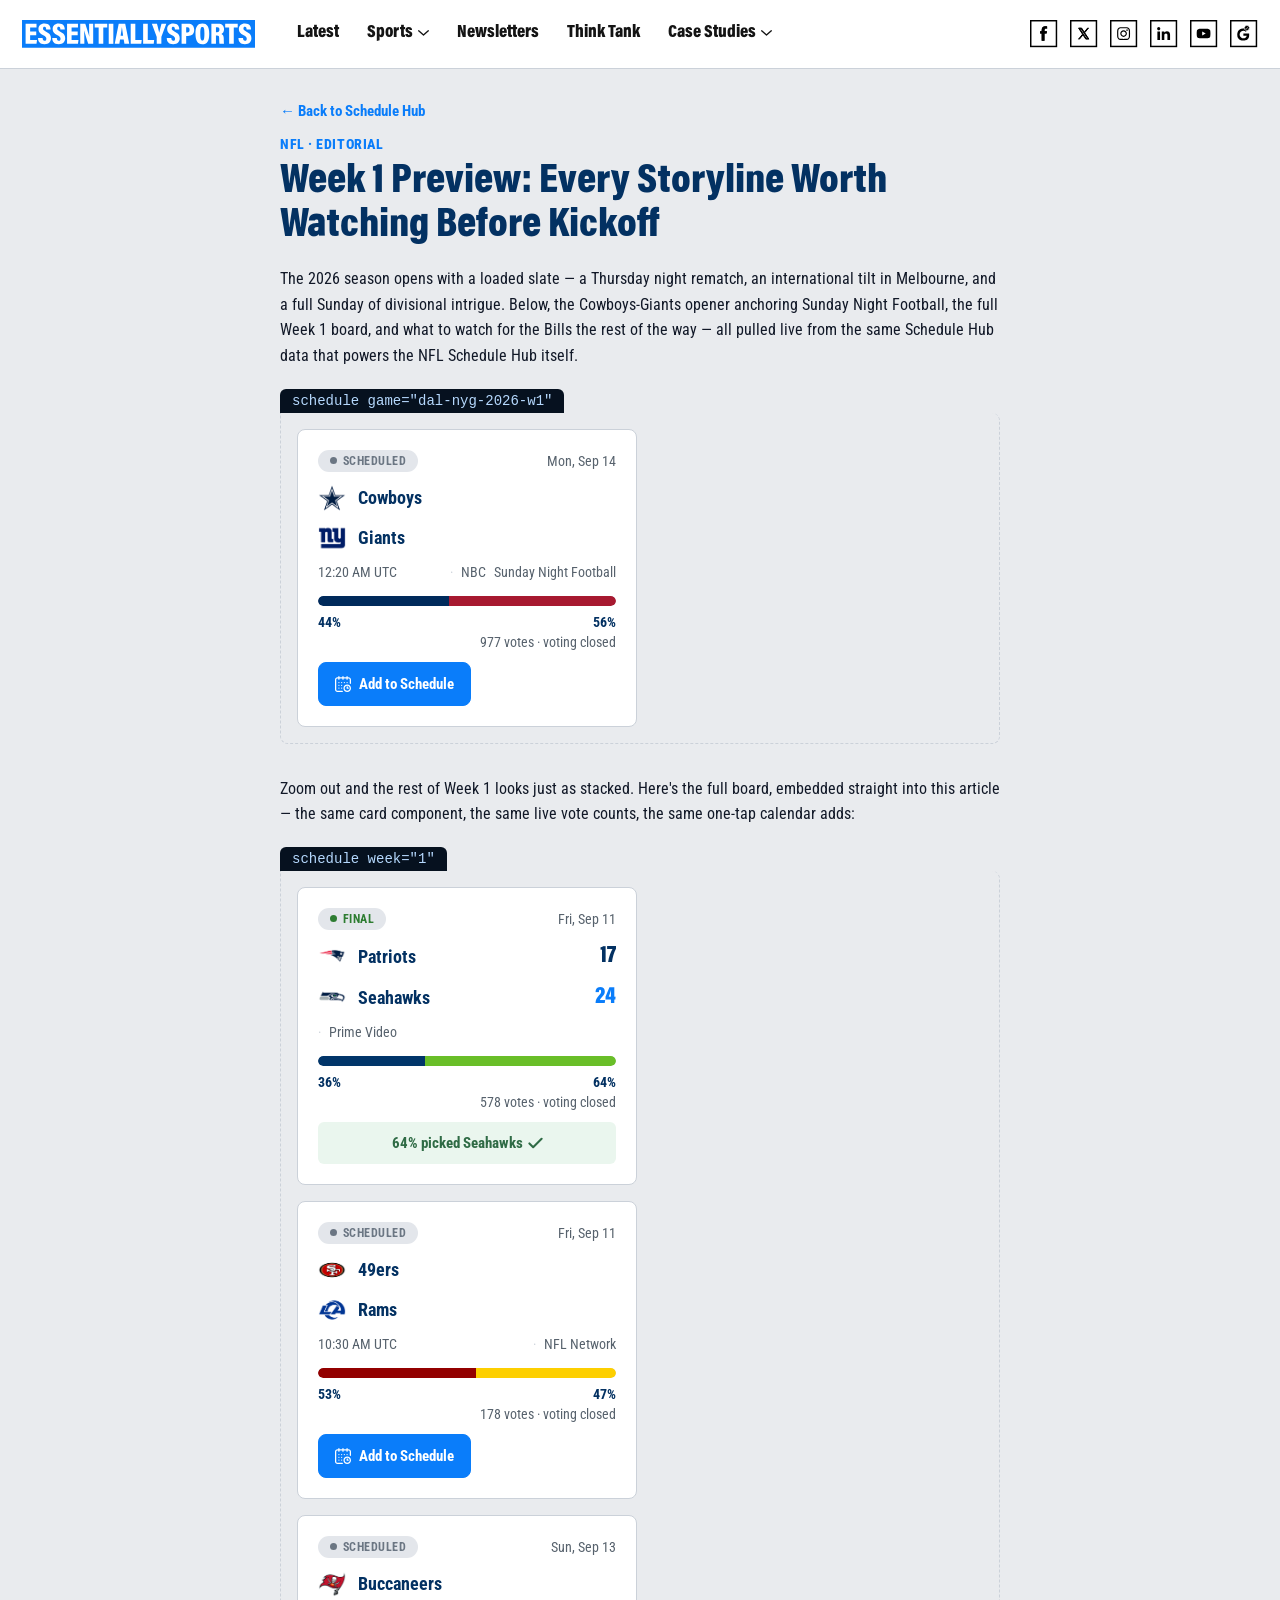
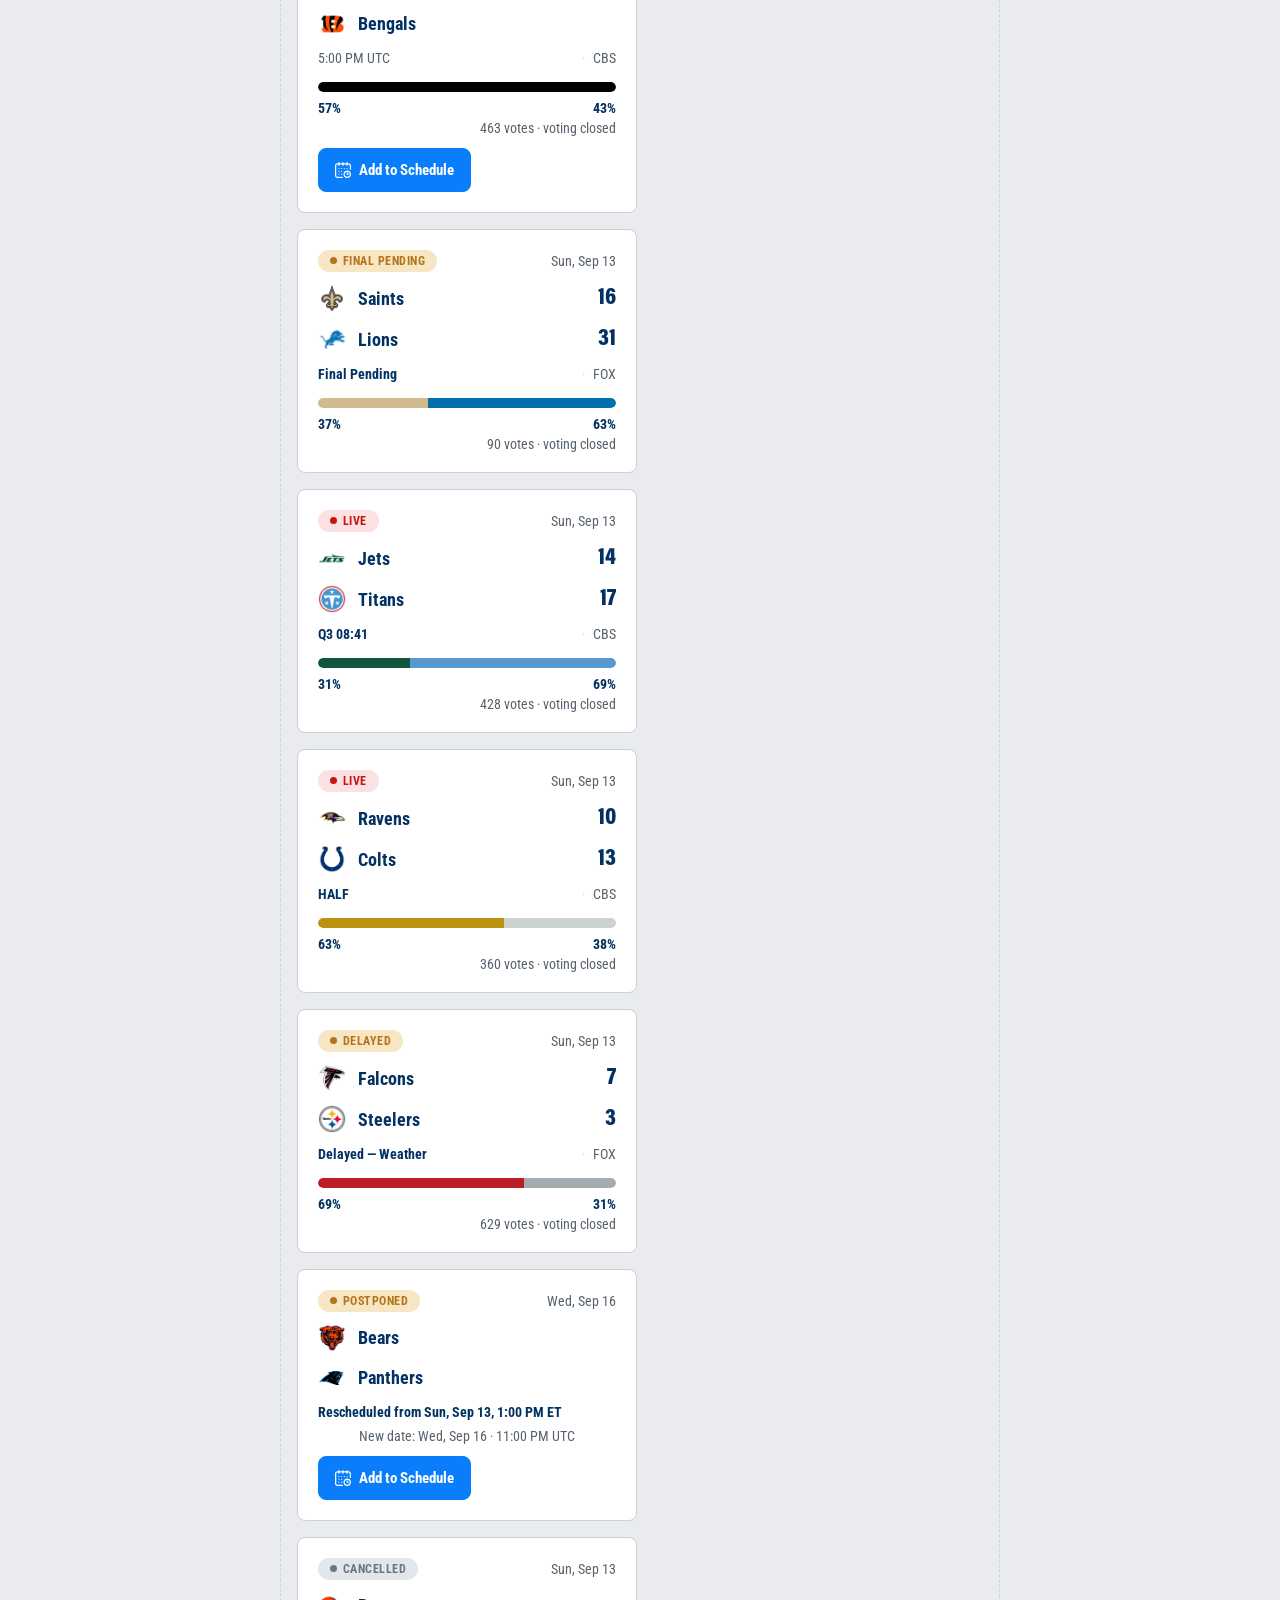
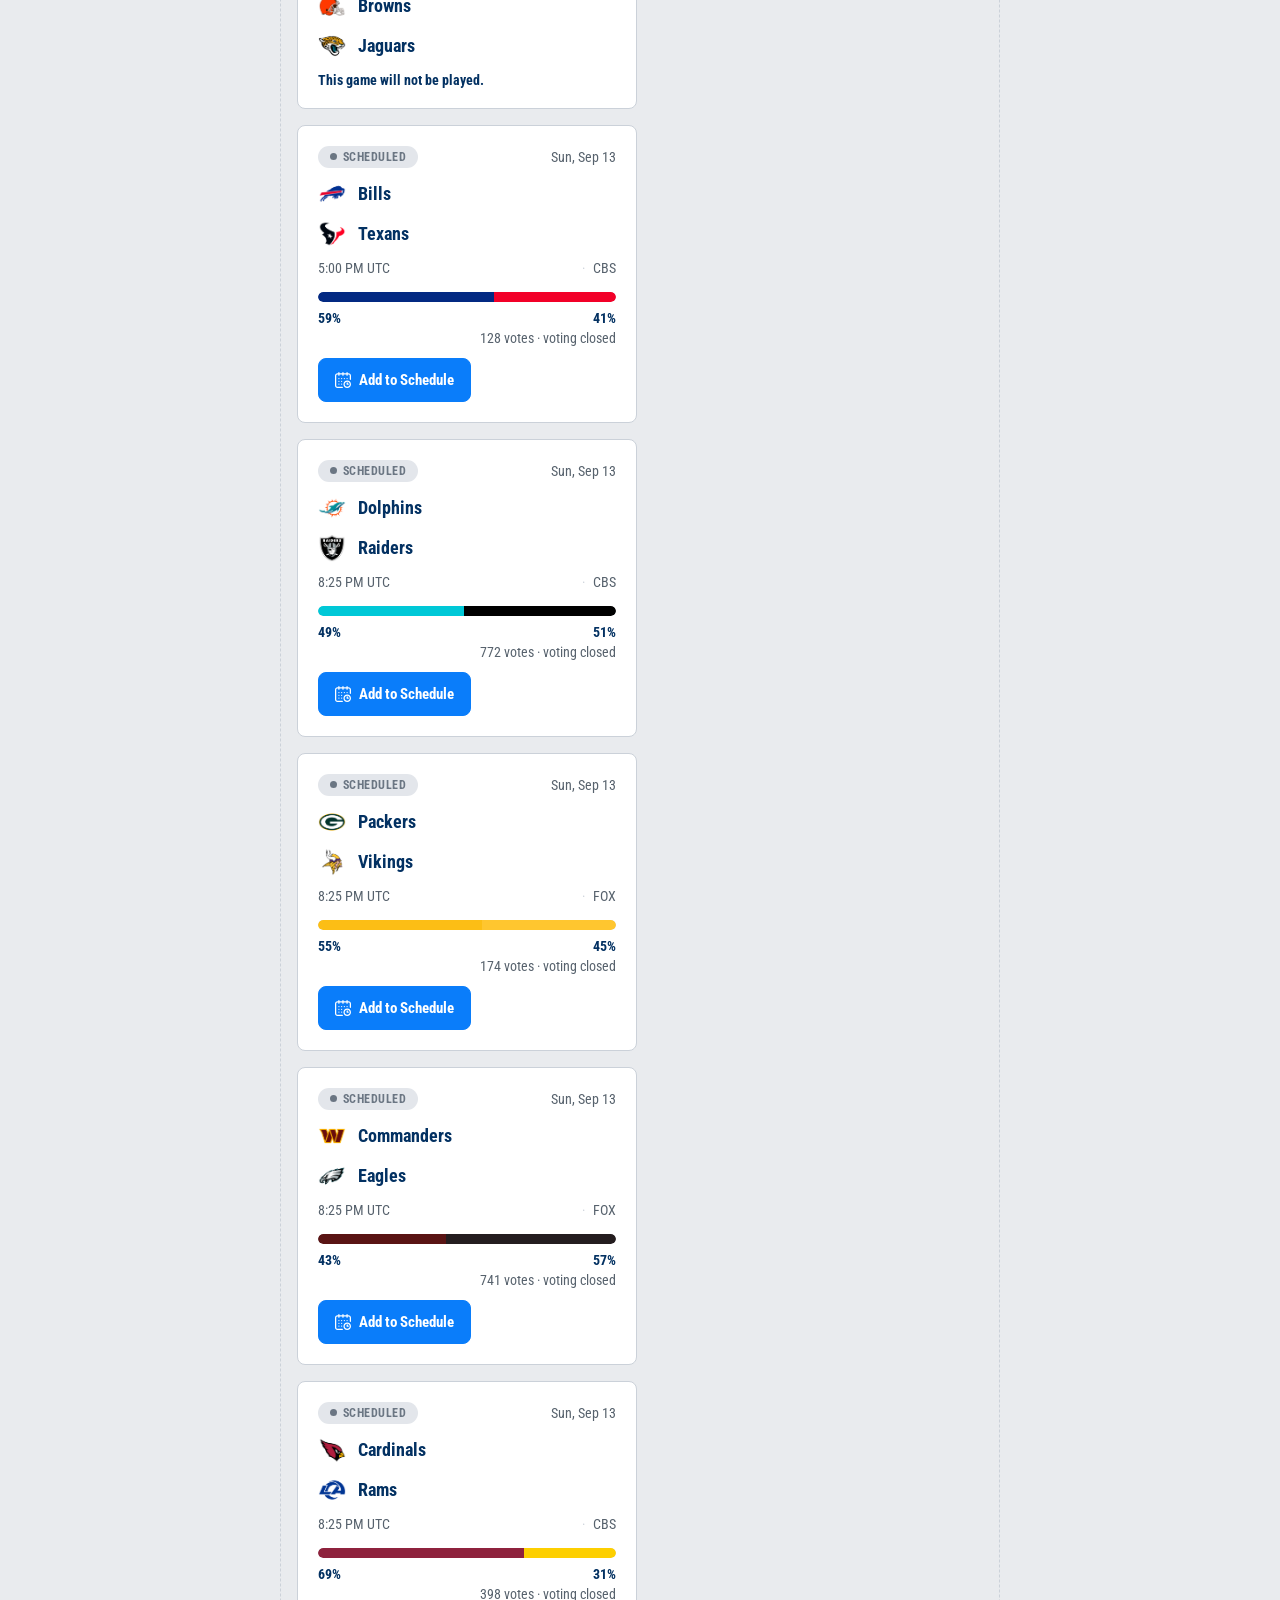
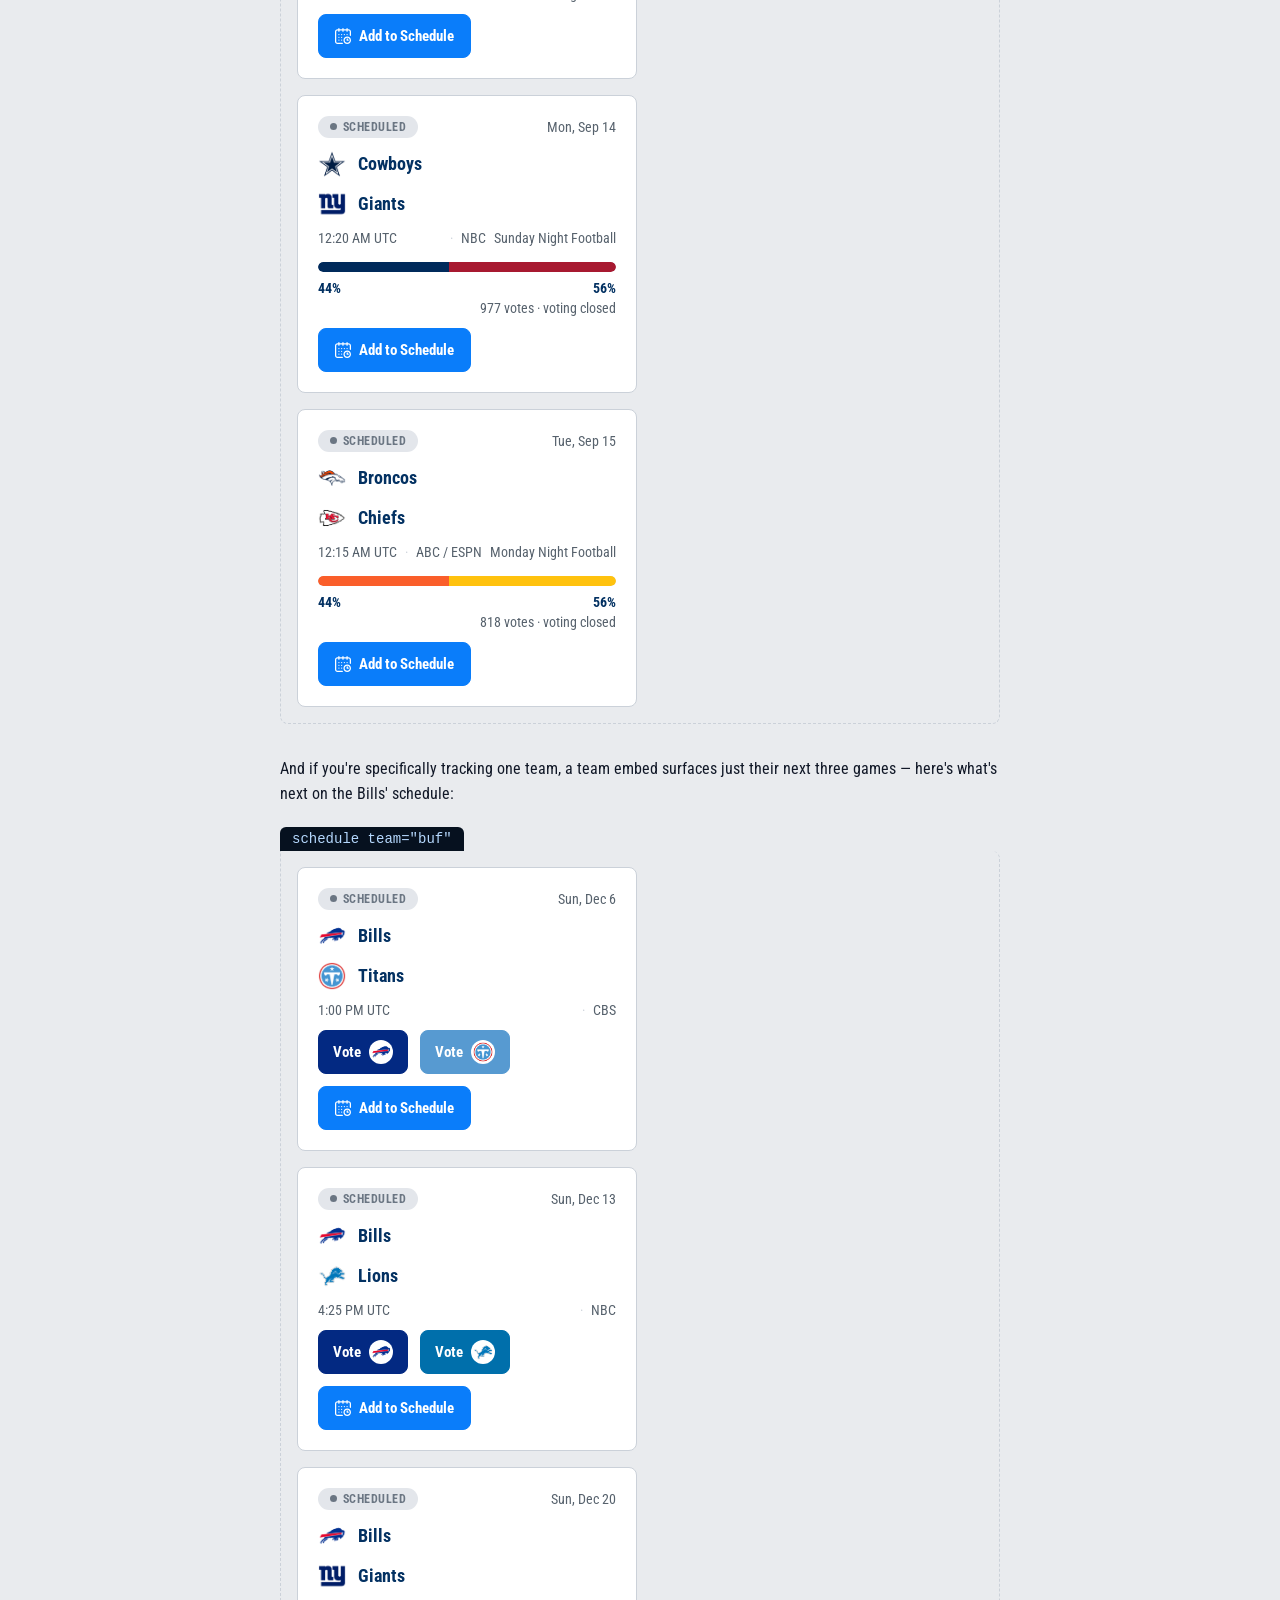
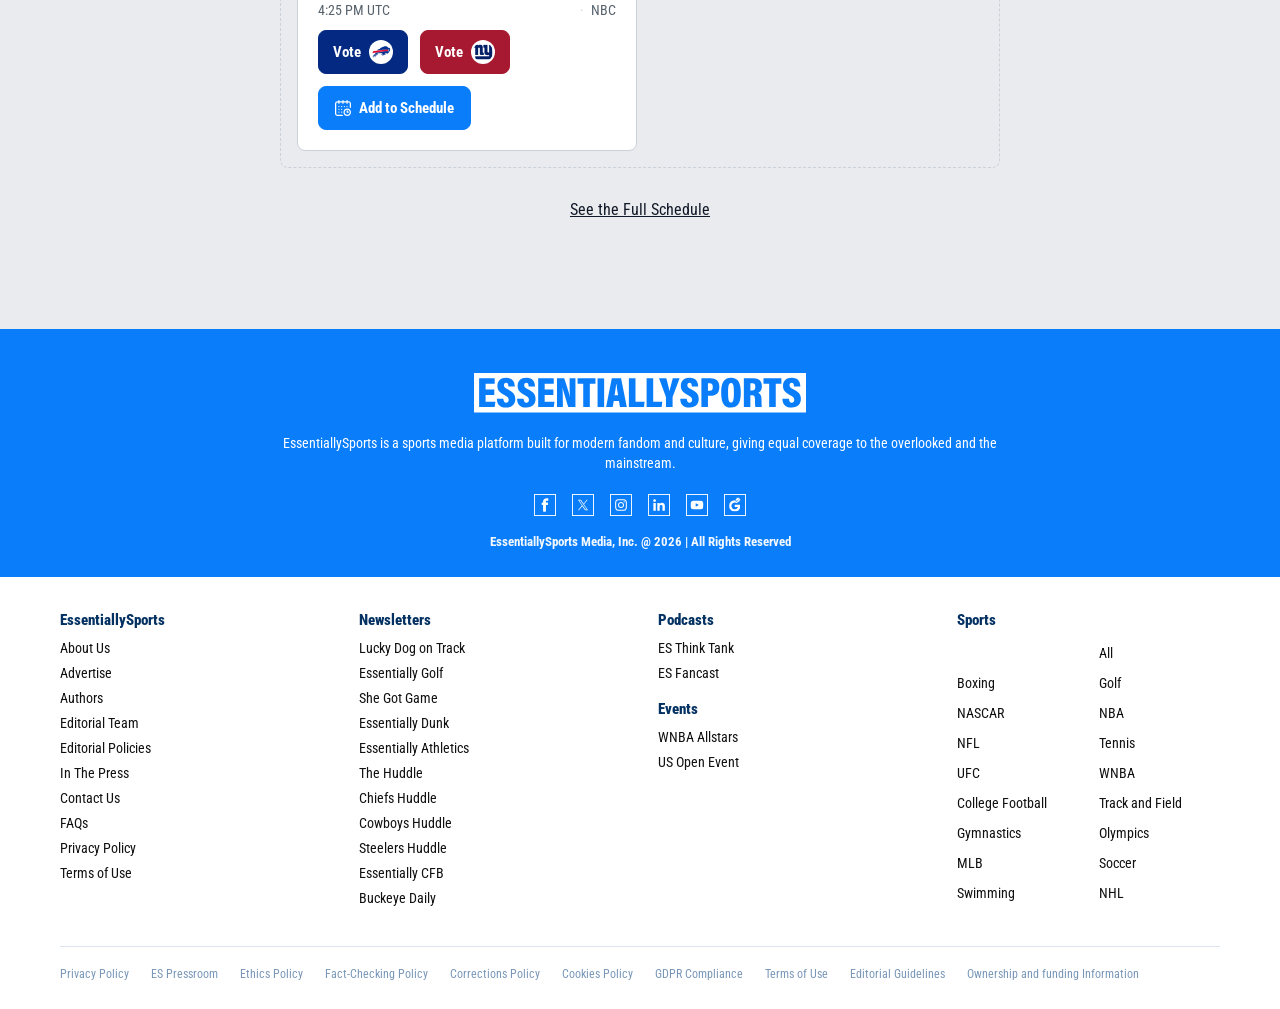
==== commit 027472c7: "Final change doc polish: fix status-leak, card/UX tweaks - Scope legacy .status-* badge rules to .st" ====
--- a/article-demo.html
+++ b/article-demo.html
@@ -7,8 +7,8 @@
 <link rel="icon" href="assets/logos/favicon-es.ico">
 <link rel="preconnect" href="https://fonts.gstatic.com" crossorigin>
 <link href="https://fonts.googleapis.com/css2?family=Roboto+Condensed:wght@400;700;800;900&display=swap" rel="stylesheet">
-<link rel="stylesheet" href="css/tokens.css?v=1788932953">
-<link rel="stylesheet" href="css/styles.css?v=1788932953">
+<link rel="stylesheet" href="css/tokens.css?v=1788946415">
+<link rel="stylesheet" href="css/styles.css?v=1788946415">
 </head>
 <body>
 
@@ -293,7 +293,7 @@
 
 <div class="modal-backdrop" id="scheduleModal">
   <div class="modal">
-    <h4>Add to Calendar</h4>
+    <h4>Add to Schedule</h4>
     <button class="modal-option" id="optGoogle">Google Calendar <span><svg class="icon-chevron" viewBox="0 0 16 10" fill="none" aria-hidden="true"><path d="M14.98 1.14 7.98 7.14.98 1.14" stroke="currentColor" stroke-width="2" stroke-linecap="round" stroke-linejoin="round"/></svg></span></button>
     <button class="modal-option" id="optIcs">Apple / Outlook (.ics) <span><svg class="icon-chevron" viewBox="0 0 16 10" fill="none" aria-hidden="true"><path d="M14.98 1.14 7.98 7.14.98 1.14" stroke="currentColor" stroke-width="2" stroke-linecap="round" stroke-linejoin="round"/></svg></span></button>
     <button class="modal-option" id="optCopy">Copy event link <span><svg class="icon-chevron" viewBox="0 0 16 10" fill="none" aria-hidden="true"><path d="M14.98 1.14 7.98 7.14.98 1.14" stroke="currentColor" stroke-width="2" stroke-linecap="round" stroke-linejoin="round"/></svg></span></button>
@@ -301,11 +301,11 @@
   </div>
 </div>
 
-<script src="js/data.js?v=1788932953"></script>
-<script src="js/voting.js?v=1788932953"></script>
-<script src="js/analytics.js?v=1788932953"></script>
-<script src="js/game-card.js?v=1788932953"></script>
-<script src="js/common.js?v=1788932953"></script>
-<script src="js/embeds.js?v=1788932953"></script>
+<script src="js/data.js?v=1788946415"></script>
+<script src="js/voting.js?v=1788946415"></script>
+<script src="js/analytics.js?v=1788946415"></script>
+<script src="js/game-card.js?v=1788946415"></script>
+<script src="js/common.js?v=1788946415"></script>
+<script src="js/embeds.js?v=1788946415"></script>
 </body>
 </html>
--- a/css/tokens.css
+++ b/css/tokens.css
@@ -25,8 +25,8 @@
 
 :root {
   --white: #FFFFFF;
-  --bg-page: #E9EBEE;
-  --bg-panel: #FFFFFF;
+  --bg-page: #E9EBEE;   /* alias of --canvas, kept for the ES chrome */
+  --bg-panel: #FFFFFF;  /* alias of --surface */
   --bg-canvas: #F2F8FF;
   --bg-canvas-soft: #F1F8FF;
   --border: #B5D8FD;
@@ -53,6 +53,30 @@
   --font-ui: 'Roboto Condensed', 'Roboto', Arial, sans-serif;
   --font-heading: 'Roboto Condensed', 'Roboto', Arial, sans-serif;
   --font-display: "FrameUp Acumin", 'Acumin Pro Condensed', 'Arial Narrow', sans-serif;
+
+  /* Type scale (change doc §4) — one locked scale; weights carry
+     hierarchy within the ES two-family system (Acumin display /
+     Roboto Condensed UI). No one-off font sizes per component. */
+  --fs-h1: clamp(32px, 4vw, 40px);
+  --fs-support: 15px;   /* season line / supporting copy */
+  --fs-section: 22px;   /* section + week titles */
+  --fs-team: 18px;      /* team names */
+  --fs-time: 22px;      /* kickoff time / score — the dominant number */
+  --fs-meta: 14px;      /* venue, broadcast, counts */
+  --fs-label: 12px;     /* status + column labels, uppercase */
+
+  /* Semantic UI colors (change doc §5) — every component pulls from
+     these rather than declaring its own greys/reds/ambers. */
+  --canvas: #E9EBEE;          /* page background */
+  --surface: #FFFFFF;         /* card surface */
+  --ui-border: #CBD1D9;       /* card + control borders */
+  --ui-divider: #E3E6EB;      /* light rules, bar tracks */
+  --live: #C4160F;            /* semantic red */
+  --live-soft: #FBE1E1;
+  --warn: #B5741A;            /* delayed / postponed / final-pending */
+  --warn-soft: #F7E6C4;
+  --neutral-status: #6B7683;  /* scheduled / cancelled */
+  --focus-ring: 0 0 0 3px rgba(10,125,250,.4);
 
   --radius-sm: 6px;
   --radius-md: 8px;
@@ -82,3 +106,7 @@
 a { color: inherit; }
 button { font-family: inherit; cursor: pointer; }
 [hidden] { display: none !important; }
+
+/* Visible keyboard focus everywhere (change doc §9, §13). Pointer users
+   don't see it; keyboard users always do. */
+:focus-visible { outline: none; box-shadow: var(--focus-ring); border-radius: var(--radius-sm); }
--- a/css/styles.css
+++ b/css/styles.css
@@ -103,7 +103,7 @@
 }
 
 /* Page shell */
-.page { max-width: 1180px; margin: 0 auto; padding: 32px 20px 80px; }
+.page { max-width: 1240px; margin: 0 auto; padding: 32px 20px 80px; }
 
 /* Hero banner — stadium photo positioned to the right, with a black
    fade over the left side so the overlaid title/text stays legible.
@@ -117,10 +117,9 @@
 }
 .hero-banner .hero-overlay {
   position: absolute; inset: 0; display: flex; flex-direction: column; justify-content: center;
-  max-width: 1180px; margin: 0 auto; padding: 0 20px; left: 0; right: 0;
-}
-.hero-banner .hero-eyebrow { font-family: var(--font-ui); font-weight: 700; font-size: 14px; letter-spacing: .06em; text-transform: uppercase; color: #9FC3EE; }
-.hero-banner .hero-title { font-family: var(--font-display); font-weight: 900; font-size: clamp(28px, 4vw, 42px); color: #fff; line-height: 1.05; margin-top: 6px; }
+  max-width: 1240px; margin: 0 auto; padding: 0 20px; left: 0; right: 0;
+}
+.hero-banner .hero-title { font-family: var(--font-display); font-weight: 900; font-size: clamp(28px, 4vw, 42px); color: #fff; line-height: 1.05; }
 .hero-banner .hero-sub { font-family: var(--font-ui); font-size: 16px; color: #C8DCF3; margin-top: 8px; }
 @media (max-width: 560px) { .hero-banner { height: 190px; } }
 
@@ -156,210 +155,324 @@
 .footer-bottom a:hover { color: #0A7DFA; }
 @media (max-width: 720px) { .footer-links { grid-template-columns: 1fr 1fr; } }
 
-/* Schedule Hub controls — sized and colored for a 50+ audience: larger
-   text floor (15px+), bigger tap targets (44px+), and a tighter palette
-   that reserves color for meaning rather than decoration. */
+/* ===========================================================
+   Huddle schedule system (final change doc §3-§13)
+   Everything below the ES global shell. One type scale, one set
+   of color tokens, one control language, one card anatomy.
+   =========================================================== */
+
+/* §3 Page intro */
 .hub-header { display: flex; flex-wrap: wrap; align-items: center; justify-content: space-between; gap: 16px; margin: 0 0 20px; }
-.hub-sub { color: var(--hub-text-muted); font-size: 15px; }
+.hub-sub { color: var(--hub-text-muted); font-size: var(--fs-support); }
 
 .hub-controls { display: flex; align-items: center; gap: 12px; }
 .team-filter-select {
-  min-height: 44px; border: 1.5px solid var(--line-strong); border-radius: var(--button-radius); background: var(--bg-panel);
-  color: var(--text-navy); font-family: var(--font-ui); font-weight: 700; font-size: 15px; padding: 0 16px;
-}
-
-.view-toggle { display: flex; gap: 12px; margin-bottom: 20px; }
+  min-height: 44px; border: 1.5px solid var(--ui-border); border-radius: var(--button-radius); background: var(--surface);
+  color: var(--text-navy); font-family: var(--font-ui); font-weight: 700; font-size: var(--fs-support); padding: 0 16px;
+}
+
+/* §7 One control language — segmented control for the view switch.
+   Pills are reserved for exactly this and for status labels (§12). */
+.view-toggle {
+  display: inline-flex; gap: 4px; margin-bottom: 20px; padding: 4px;
+  background: var(--ui-divider); border-radius: 999px;
+}
 .view-toggle button {
-  min-height: 44px; border: 1.5px solid var(--line-strong); background: var(--bg-panel); color: var(--text-navy);
-  border-radius: var(--button-radius); padding: 0 20px; font-family: var(--font-ui); font-weight: 700; font-size: 15px;
-}
-.view-toggle button.active { background: var(--accent); border-color: var(--accent); color: #fff; }
-
-/* Week strip — flat, borderless: six weeks visible at once as plain
-   text tabs (bold/dark = selected, muted grey = not), with simple
-   chevron arrows either side to page the window. No boxes or pills. */
-.week-nav { display: flex; align-items: center; gap: 8px; margin-bottom: 32px; }
+  min-height: 40px; border: none; background: none; color: var(--hub-text-muted);
+  border-radius: 999px; padding: 0 20px; font-family: var(--font-ui); font-weight: 700; font-size: var(--fs-support);
+}
+.view-toggle button:hover { color: var(--text-navy); }
+.view-toggle button.active { background: var(--surface); color: var(--text-navy); box-shadow: 0 1px 2px rgba(6,17,31,.12); }
+/* The active segment carries its own box-shadow, which outranks the
+   global :focus-visible ring — restate the ring at this specificity. */
+.view-toggle button:focus-visible { box-shadow: var(--focus-ring); }
+
+/* §7 Week navigation — symmetrical previous / current / next.
+   Desktop shows the surrounding weeks as a flat strip; the arrows always
+   move the selected week, and the strip follows it. Sticky on desktop (§9). */
+.week-nav {
+  display: flex; align-items: center; gap: 8px; margin-bottom: 24px;
+  padding: 8px 0; background: var(--canvas);
+}
+@media (min-width: 769px) {
+  .week-nav { position: sticky; top: 69px; z-index: 50; border-bottom: 1px solid var(--ui-divider); }
+}
 .week-arrow {
-  flex: 0 0 auto; width: 32px; min-height: 44px; border: none; background: none;
-  color: var(--accent); display: flex; align-items: center; justify-content: center;
+  flex: 0 0 auto; width: 40px; min-height: 44px; border: none; background: none;
+  color: var(--accent); display: flex; align-items: center; justify-content: center; border-radius: var(--button-radius);
 }
 .week-arrow .icon-chevron { width: 10px; height: 16px; }
-.week-arrow:hover { opacity: .7; }
-.week-strip { flex: 1 1 auto; display: grid; grid-template-columns: repeat(6, 1fr); }
-.week-tab { background: none; border: none; padding: 4px 8px; cursor: pointer; text-align: center; }
-.week-tab .wt-num { display: block; font-family: var(--font-ui); font-weight: 800; font-size: 15px; text-transform: uppercase; letter-spacing: .01em; color: var(--hub-text-muted); }
-.week-tab .wt-range { display: block; font-size: 13px; color: var(--hub-text-muted); margin-top: 2px; }
-.week-tab.active .wt-num, .week-tab.active .wt-range { color: var(--text-navy); font-weight: 900; }
-@media (max-width: 860px) {
-  .week-strip { grid-template-columns: repeat(4, 1fr); }
-  .week-tab:nth-child(n+5) { display: none; }
-}
-@media (max-width: 560px) {
-  .week-strip { grid-template-columns: repeat(2, 1fr); }
-  .week-tab:nth-child(n+3) { display: none; }
-}
-
-/* Full Season — a plain list of weeks, not a wall of 288 cards */
-.week-list { display: flex; flex-direction: column; gap: 12px; }
-.week-list-row {
-  display: flex; align-items: center; justify-content: space-between; gap: 12px; min-height: 56px;
-  padding: 16px 20px; border: 1.5px solid var(--line-strong); border-radius: var(--radius-md);
-  background: var(--bg-panel); font-family: var(--font-ui); cursor: pointer; text-align: left; width: 100%;
-}
-.week-list-row:hover { border-color: var(--accent); }
-.week-list-row .wl-left { display: flex; align-items: baseline; gap: 12px; }
-.week-list-row .wl-num { font-family: var(--font-ui); font-weight: 800; font-size: 18px; color: var(--text-navy); }
-.week-list-row .wl-range { font-size: 14px; color: var(--hub-text-muted); }
-.week-list-row .wl-count { font-size: 14px; color: var(--hub-text-muted); }
-
+.week-arrow:hover { background: var(--ui-divider); }
+.week-arrow:disabled { color: var(--ui-border); background: none; cursor: default; }
+.week-strip { flex: 1 1 auto; display: grid; grid-template-columns: repeat(5, 1fr); }
+.week-tab { background: none; border: none; padding: 4px 8px; cursor: pointer; text-align: center; border-radius: var(--radius-sm); }
+.week-tab .wt-num {
+  display: block; font-family: var(--font-ui); font-weight: 700; font-size: var(--fs-label);
+  letter-spacing: .04em; text-transform: uppercase; color: var(--hub-text-muted);
+}
+.week-tab .wt-range { display: block; font-size: var(--fs-meta); color: var(--hub-text-muted); margin-top: 2px; }
+.week-tab:hover .wt-num, .week-tab:hover .wt-range { color: var(--text-navy); }
+.week-tab.active .wt-num, .week-tab.active .wt-range { color: var(--text-navy); font-weight: 800; }
+
+/* §3/§8 Week heading + date range */
 .week-group { margin-bottom: 32px; }
-/* Date band — full-width filled band (schedule-table look) instead of a
-   thin trailing-rule label */
+.week-heading {
+  display: flex; align-items: baseline; gap: 12px; margin-bottom: 12px;
+  font-family: var(--font-display); font-weight: 900; font-size: var(--fs-section); color: var(--text-navy);
+}
+.week-heading .wh-range { font-family: var(--font-ui); font-weight: 400; font-size: var(--fs-meta); color: var(--hub-text-muted); }
 .date-heading {
-  font-family: var(--font-heading); font-weight: 700; font-size: 14px; letter-spacing: .04em;
-  text-transform: uppercase; color: var(--text-navy); background: var(--tag-blue-04);
-  padding: 12px 16px; border-radius: var(--radius-sm); margin-bottom: 12px;
-}
-.game-grid { display: grid; grid-template-columns: repeat(auto-fill, minmax(300px, 1fr)); gap: 16px; }
-
-/* Week View's game list — always a single full-width column ("1 by 1"),
-   each game its own card (light-grey stroke, rounded, subtle lift), with
-   a quiet column-header caption above them on wider screens. */
-.game-row-list { display: flex; flex-direction: column; gap: 12px; }
-.row-header {
-  display: grid; grid-template-columns: 2fr 1fr 1.2fr 1.4fr; gap: 16px;
-  padding: 0 20px; margin-bottom: 12px; font-family: var(--font-ui); font-weight: 700; font-size: 12px;
-  letter-spacing: .06em; text-transform: uppercase; color: var(--hub-text-muted);
-}
-@media (max-width: 768px) { .row-header { display: none; } }
-
-.game-row {
-  position: relative; overflow: hidden;
-  display: grid; grid-template-columns: 2fr 1fr 1.2fr 1.4fr; gap: 16px; align-items: center;
-  padding: 24px 20px 20px; background: var(--bg-panel); border: 1px solid var(--line-strong);
-  border-radius: var(--radius-lg); box-shadow: 0 4px 16px rgba(6,17,31,.06), 0 1px 3px rgba(6,17,31,.04);
-  --status-color: var(--line-strong);
-}
-/* Extended top part in the status color — the "tag" for the card,
-   instead of a small pill floating in the status column. */
-.game-row::before { content: ""; position: absolute; top: 0; left: 0; right: 0; height: 6px; background: var(--status-color); }
-.game-row.status-live { --status-color: #C4160F; }
-.game-row.status-final-pending, .game-row.status-delayed, .game-row.status-postponed { --status-color: #C9971F; }
-.game-row.status-final { --status-color: var(--success); }
-.game-row.status-cancelled { --status-color: #8A94A6; }
-
-.gr-status-label { font-family: var(--font-ui); font-weight: 800; font-size: 13px; letter-spacing: .03em; text-transform: uppercase; color: var(--status-color); }
-
-.gr-matchup { display: flex; flex-wrap: wrap; align-items: center; gap: 12px; min-width: 0; }
-.gr-team { display: inline-flex; align-items: center; gap: 8px; font-family: var(--font-heading); font-weight: 700; font-size: 16px; color: var(--text-navy); }
-.gr-team .team-logo { width: 24px; height: 24px; }
-.gr-team .gr-score { font-family: var(--font-display); font-weight: 900; font-size: 18px; margin-left: 2px; }
-.gr-team.winner .gr-score { color: var(--accent); }
-.gr-at { font-size: 13px; font-weight: 700; color: var(--hub-text-muted); }
-.gr-status { font-family: var(--font-ui); font-size: 15px; color: var(--text-navy); display: flex; flex-direction: column; gap: 4px; align-items: flex-start; }
-.gr-sub { display: block; font-size: 14px; color: var(--hub-text-muted); margin-top: 2px; font-weight: 400; }
-.gr-sub.situation { color: var(--text-navy); font-weight: 700; }
-.gr-location { font-family: var(--font-ui); font-size: 14px; color: var(--hub-text-muted); line-height: 1.4; }
-.gr-action { min-width: 0; }
-.gr-action .vote-row, .gr-action .vote-results { margin-top: 0; }
-.gr-action .cta-btn.full { margin-top: 8px; }
-
+  font-family: var(--font-ui); font-weight: 700; font-size: var(--fs-label); letter-spacing: .06em;
+  text-transform: uppercase; color: var(--hub-text-muted); margin-bottom: 12px;
+}
+
+/* Week-change transition (§9) — quick enough not to delay the data */
+.schedule-list { display: flex; flex-direction: column; gap: 12px; animation: weekIn .18s var(--motion-standard); }
+@keyframes weekIn { from { opacity: 0; transform: translateY(4px); } to { opacity: 1; transform: none; } }
+@media (prefers-reduced-motion: reduce) { .schedule-list { animation: none; } }
+
+/* ===========================================================
+   §6 Game card — one anatomy for every state
+   row 1: day/date (left) · status (right)
+   row 2: away team · time or score · home team
+   row 3: venue + broadcast (left) · actions (right)
+   =========================================================== */
+.schedule-card {
+  position: relative; background: var(--surface);
+  border: 1px solid var(--ui-border); border-radius: var(--radius-lg);
+  box-shadow: 0 4px 16px rgba(6,17,31,.06), 0 1px 3px rgba(6,17,31,.04);
+  padding: 20px; --status-color: var(--neutral-status);
+}
+.schedule-card:hover { border-color: var(--ui-border); box-shadow: 0 6px 20px rgba(6,17,31,.10), 0 1px 3px rgba(6,17,31,.05); }
+.schedule-card.status-live { --status-color: var(--live); }
+.schedule-card.status-final { --status-color: var(--success); }
+.schedule-card.status-final-pending,
+.schedule-card.status-delayed,
+.schedule-card.status-postponed { --status-color: var(--warn); }
+.schedule-card.status-cancelled { --status-color: var(--neutral-status); }
+
+.sc-top { display: flex; align-items: center; justify-content: space-between; gap: 12px; margin-bottom: 16px; }
+.sc-day { font-family: var(--font-ui); font-weight: 700; font-size: var(--fs-label); letter-spacing: .06em; text-transform: uppercase; color: var(--hub-text-muted); }
+
+/* Status label — pill, per §12's carve-out. Never color alone (§13): the
+   word is always there next to the dot. */
+.sc-status {
+  display: inline-flex; align-items: center; gap: 6px; padding: 4px 12px; border-radius: 999px;
+  font-family: var(--font-ui); font-weight: 700; font-size: var(--fs-label); letter-spacing: .04em; text-transform: uppercase;
+  color: var(--status-color); background: var(--ui-divider);
+}
+.sc-status::before { content: ""; width: 7px; height: 7px; border-radius: 50%; background: currentColor; }
+.status-live .sc-status { background: var(--live-soft); }
+.status-live .sc-status::before { animation: pulse 1.4s infinite; }
+.status-final-pending .sc-status, .status-delayed .sc-status, .status-postponed .sc-status { background: var(--warn-soft); }
+@keyframes pulse { 0%,100%{opacity:1;} 50%{opacity:.35;} }
+
+/* Row 2 — teams flank the time/score, aligned identically on every card */
+.sc-main { display: grid; grid-template-columns: 1fr auto 1fr; align-items: center; gap: 16px; }
+.sc-team { display: flex; align-items: center; gap: 12px; min-width: 0; }
+.sc-team.home { justify-content: flex-end; }
+.sc-team img { width: 36px; height: 36px; object-fit: contain; flex-shrink: 0; }
+.sc-team-name { font-family: var(--font-ui); font-weight: 700; font-size: var(--fs-team); color: var(--text-navy); }
+.sc-team.loser .sc-team-name { color: var(--hub-text-muted); }
+
+.sc-center { text-align: center; min-width: 96px; }
+.sc-time { font-family: var(--font-ui); font-weight: 700; font-size: var(--fs-time); color: var(--text-navy); line-height: 1.1; white-space: nowrap; }
+.sc-time.muted { color: var(--hub-text-muted); text-decoration: line-through; }
+.sc-score { font-family: var(--font-display); font-weight: 900; font-size: 30px; color: var(--text-navy); line-height: 1; white-space: nowrap; }
+.sc-score .sc-sep { color: var(--ui-border); margin: 0 6px; }
+.sc-score .win { color: var(--accent); }
+.sc-center-note { display: block; font-size: var(--fs-meta); color: var(--hub-text-muted); margin-top: 4px; }
+.sc-center-note.strong { color: var(--status-color); font-weight: 700; }
+
+/* Row 3 — metadata left, actions right */
+.sc-bottom {
+  display: flex; align-items: center; justify-content: space-between; gap: 16px;
+  margin-top: 16px; padding-top: 16px; border-top: 1px solid var(--ui-divider);
+}
+.sc-meta { display: inline-flex; align-items: center; flex-wrap: wrap; gap: 8px; font-family: var(--font-ui); font-size: var(--fs-meta); color: var(--hub-text-muted); min-width: 0; }
+
+/* Broadcaster — logo where one exists, the network's name otherwise.
+   Capped by height so wordmarks of different aspect ratios still sit on
+   one baseline with the venue text. */
+.sc-bcast { display: inline-flex; align-items: center; gap: 8px; }
+.sc-bcast::before { content: "·"; color: var(--ui-border); }
+.sc-bcast img { height: 14px; width: auto; max-width: 74px; object-fit: contain; }
+.sc-bcast-show { color: var(--hub-text-muted); }
+.sc-actions { display: flex; align-items: center; gap: 12px; flex-shrink: 0; }
+
+/* Voting — a slim line above the actions, team colors in one bar (§5:
+   team color as accent, never a full-card fill) */
+.sc-vote { margin-top: 16px; }
+.vote-bar { display: flex; height: 10px; border-radius: 999px; overflow: hidden; background: var(--ui-divider); }
+.vote-seg:first-child { border-radius: 999px 0 0 999px; }
+.vote-seg:last-child { border-radius: 0 999px 999px 0; }
+.vote-legend { display: flex; justify-content: space-between; align-items: center; margin-top: 8px; font-size: var(--fs-meta); font-weight: 700; color: var(--text-navy); }
+.vote-legend span { display: inline-flex; align-items: center; gap: 6px; }
+.vote-count { font-size: var(--fs-meta); font-weight: 400; color: var(--hub-text-muted); text-align: right; margin-top: 4px; }
+
+.vote-btn {
+  min-height: 44px; border: 1.5px solid var(--ui-border); background: var(--surface); color: var(--text-navy);
+  border-radius: var(--button-radius); padding: 0 14px; font-family: var(--font-ui); font-weight: 700; font-size: var(--fs-support);
+  display: inline-flex; align-items: center; justify-content: center; gap: 8px;
+}
+.vote-btn:hover { border-color: var(--accent); color: var(--accent); }
+.vote-btn img { width: 20px; height: 20px; object-fit: contain; }
+
+/* Team-colored vote buttons. The fill and the label color are set
+   inline from the team's brand color (the label is picked for contrast
+   against that fill), and the logo sits on a white chip so marks that
+   share their team's color stay visible on it. */
+.vote-btn-team { border-width: 1.5px; }
+.vote-btn-team:hover { filter: brightness(1.12); border-color: inherit; color: inherit; }
+.vote-btn-team img { background: #fff; border-radius: 50%; padding: 2px; box-sizing: content-box; }
+
+/* Primary + secondary actions */
+.btn {
+  display: inline-flex; align-items: center; justify-content: center; gap: 8px; min-height: 44px;
+  border-radius: var(--button-radius); padding: 0 16px; font-family: var(--font-ui); font-weight: 700;
+  font-size: var(--fs-support); text-decoration: none; border: 1.5px solid transparent; white-space: nowrap;
+}
+.btn-primary { background: var(--accent); border-color: var(--accent); color: #fff; }
+.btn-primary:hover { background: var(--accent-hover); border-color: var(--accent-hover); }
+.btn-secondary { background: var(--surface); border-color: var(--ui-border); color: var(--text-navy); }
+.btn-secondary:hover { border-color: var(--accent); color: var(--accent); }
+.btn-added { background: var(--tag-green); border-color: var(--tag-green); color: var(--tag-green-text); }
+.btn .btn-icon { width: 16px; height: 16px; flex-shrink: 0; }
+
+/* ===========================================================
+   §8 Full Season — compact scan rows, grouped by week
+   Date | Matchup | Time | Status | Add to Schedule
+   =========================================================== */
+.season-rows { display: flex; flex-direction: column; }
+.season-head, .schedule-row {
+  display: grid; grid-template-columns: 104px minmax(0,1fr) 108px 116px 150px;
+  align-items: center; gap: 16px; padding: 12px 16px;
+}
+.season-head {
+  font-family: var(--font-ui); font-weight: 700; font-size: var(--fs-label); letter-spacing: .06em;
+  text-transform: uppercase; color: var(--hub-text-muted); padding-bottom: 8px;
+}
+.schedule-row { background: var(--surface); border: 1px solid var(--ui-border); border-radius: var(--radius-md); margin-bottom: 8px; }
+.schedule-row:hover { border-color: var(--accent); }
+.sr-date { font-size: var(--fs-meta); color: var(--hub-text-muted); }
+.sr-match { display: flex; align-items: center; gap: 8px; min-width: 0; font-family: var(--font-ui); font-weight: 700; font-size: var(--fs-support); color: var(--text-navy); }
+.sr-match img { width: 22px; height: 22px; object-fit: contain; flex-shrink: 0; }
+.sr-at { color: var(--hub-text-muted); font-weight: 400; }
+.sr-time { font-family: var(--font-ui); font-weight: 700; font-size: var(--fs-support); color: var(--text-navy); }
+.sr-status {
+  display: inline-flex; align-items: center; gap: 6px; font-family: var(--font-ui); font-weight: 700;
+  font-size: var(--fs-label); letter-spacing: .04em; text-transform: uppercase; color: var(--neutral-status);
+}
+.sr-status::before { content: ""; width: 7px; height: 7px; border-radius: 50%; background: currentColor; }
+.sr-status.live { color: var(--live); }
+.sr-status.final { color: var(--success); }
+.sr-status.warn { color: var(--warn); }
+.sr-action { justify-self: end; }
+.sr-action .btn { min-height: 36px; font-size: var(--fs-meta); padding: 0 12px; }
+
+/* ===========================================================
+   §11 Responsive — desktop / tablet / mobile
+   =========================================================== */
+@media (max-width: 1024px) {
+  .season-head, .schedule-row { grid-template-columns: 92px minmax(0,1fr) 96px 104px 128px; gap: 12px; }
+  .sc-team img { width: 32px; height: 32px; }
+}
 @media (max-width: 768px) {
-  .game-row { grid-template-columns: 1fr; gap: 12px; padding: 24px 20px 20px; }
-}
-
-/* Game card (PRD §6 — single shared component for Hub + embeds) */
-.game-card-v1 {
-  background: var(--bg-panel); border: 1px solid var(--line-strong);
-  border-radius: var(--radius-lg); padding: 20px;
-}
+  /* Week nav collapses to previous / current / next */
+  .week-strip { grid-template-columns: 1fr; }
+  .week-tab:not(.active) { display: none; }
+  .week-tab.active .wt-num { font-size: var(--fs-support); }
+
+  /* Cards stack: teams, time/status, metadata, then a dominant CTA */
+  .schedule-card { padding: 20px 16px 16px; }
+  .sc-main { grid-template-columns: 1fr; gap: 12px; text-align: left; }
+  /* Stacked, both teams read logo-then-name down a single left edge
+     (the home side's markup is name-then-logo for the desktop mirror). */
+  /* row-reverse flips main-start to the right, so flex-end is what packs
+     the pair against the card's left edge. */
+  .sc-team.home { flex-direction: row-reverse; justify-content: flex-end; }
+  .sc-center { text-align: left; min-width: 0; }
+  .sc-bottom { flex-direction: column; align-items: stretch; gap: 12px; }
+  .sc-actions { flex-direction: column; align-items: stretch; }
+  .sc-actions .btn, .vote-btn { width: 100%; }
+
+  /* Season rows stack rather than squeezing five columns */
+  .season-head { display: none; }
+  .schedule-row { grid-template-columns: 1fr auto; gap: 8px 12px; padding: 14px 16px; }
+  .sr-date { grid-column: 1 / -1; }
+  .sr-time { text-align: right; }
+  .sr-action { grid-column: 1 / -1; justify-self: stretch; }
+  .sr-action .btn { width: 100%; }
+}
+
+/* Shared states (§13) — loading/empty/error all use one language */
+.empty-state {
+  text-align: center; padding: 48px 20px; color: var(--hub-text-muted);
+  font-family: var(--font-ui); font-size: var(--fs-support);
+  background: var(--surface); border: 1px solid var(--ui-border); border-radius: var(--radius-lg);
+}
+.empty-state strong { display: block; font-family: var(--font-display); font-size: var(--fs-section); color: var(--text-navy); margin-bottom: 8px; }
+
+.back-link { display: inline-flex; align-items: center; gap: 8px; color: var(--accent); text-decoration: none; font-weight: 700; font-size: var(--fs-support); margin-bottom: 16px; }
+
+/* Calendar chooser */
+.modal-backdrop { position: fixed; inset: 0; background: rgba(6,17,31,.4); display: none; align-items: center; justify-content: center; z-index: 200; }
+.modal-backdrop.open { display: flex; }
+.modal { background: var(--surface); border-radius: var(--radius-lg); padding: 24px; width: min(380px, 90vw); box-shadow: var(--shadow-lg); }
+.modal h4 { font-family: var(--font-display); font-size: 20px; color: var(--text-navy); margin-bottom: 16px; }
+.modal-option {
+  display: flex; align-items: center; justify-content: space-between; width: 100%; min-height: 48px;
+  border: 1.5px solid var(--ui-border); background: var(--surface); border-radius: var(--button-radius);
+  padding: 0 16px; margin-bottom: 12px; font-family: var(--font-ui); font-weight: 700; font-size: var(--fs-support); color: var(--text-navy);
+}
+.modal-option:hover { border-color: var(--accent); color: var(--accent); }
+.modal-option .icon-chevron { color: var(--hub-text-muted); }
+.modal-close { display: block; width: 100%; text-align: center; margin-top: 8px; padding: 8px; color: var(--hub-text-muted); font-size: var(--fs-meta); background: none; border: none; }
+
+/* Legacy card (single-game page + article embeds) — unchanged anatomy,
+   retokenized so it doesn't drift from the system above. */
+.game-card-v1 { background: var(--surface); border: 1px solid var(--ui-border); border-radius: var(--radius-lg); padding: 20px; }
 .card-top { display: flex; align-items: center; justify-content: space-between; margin-bottom: 12px; }
 .status-badge {
-  font-family: var(--font-ui); font-weight: 800; font-size: 13px; letter-spacing: .02em; text-transform: uppercase;
-  padding: 4px 12px; border-radius: var(--button-radius); display: inline-flex; align-items: center; gap: 6px;
-}
-.status-badge::before { content: ""; width: 8px; height: 8px; border-radius: 50%; background: currentColor; }
-.status-scheduled { background: var(--line); color: #565F68; }
-.status-live { background: #FBE1E1; color: #B3261E; }
-.status-live::before { animation: pulse 1.4s infinite; }
-.status-final-pending { background: #F7E6C4; color: #7A5900; }
-.status-final { background: var(--line); color: var(--text-navy); }
-.status-delayed { background: #F7E6C4; color: #7A5900; }
-.status-postponed { background: #F7E6C4; color: #7A5900; }
-.status-cancelled { background: var(--line); color: #565F68; }
-@keyframes pulse { 0%,100%{opacity:1;} 50%{opacity:.35;} }
-
-.card-meta { font-size: 14px; color: var(--hub-text-muted); font-family: var(--font-ui); }
-
+  font-family: var(--font-ui); font-weight: 700; font-size: var(--fs-label); letter-spacing: .04em; text-transform: uppercase;
+  padding: 4px 12px; border-radius: 999px; display: inline-flex; align-items: center; gap: 6px;
+  background: var(--ui-divider); color: var(--neutral-status);
+}
+.status-badge::before { content: ""; width: 7px; height: 7px; border-radius: 50%; background: currentColor; }
+/* Scoped to the badge: status-* is also a state modifier on
+   .schedule-card / .schedule-row, and bare selectors here leaked the
+   badge background onto whole cards and rows. */
+.status-badge.status-live { background: var(--live-soft); color: var(--live); }
+.status-badge.status-live::before { animation: pulse 1.4s infinite; }
+.status-badge.status-final { background: var(--ui-divider); color: var(--success); }
+.status-badge.status-final-pending,
+.status-badge.status-delayed,
+.status-badge.status-postponed { background: var(--warn-soft); color: var(--warn); }
+.status-badge.status-cancelled { background: var(--ui-divider); color: var(--neutral-status); }
+.card-meta { font-size: var(--fs-meta); color: var(--hub-text-muted); font-family: var(--font-ui); }
 .matchup { display: flex; flex-direction: column; gap: 12px; margin: 12px 0; }
 .team-row { display: flex; align-items: center; justify-content: space-between; }
-.team-name { display: flex; align-items: center; gap: 10px; font-family: var(--font-heading); font-weight: 700; font-size: 17px; color: var(--text-navy); }
+.team-name { display: flex; align-items: center; gap: 12px; font-family: var(--font-ui); font-weight: 700; font-size: var(--fs-team); color: var(--text-navy); }
 .team-logo { width: 28px; height: 28px; object-fit: contain; flex-shrink: 0; }
 .team-score { font-family: var(--font-display); font-weight: 900; font-size: 24px; color: var(--text-navy); }
 .team-row.winner .team-score { color: var(--accent); }
-
-.card-bottom { display: flex; align-items: center; justify-content: space-between; margin-top: 12px; font-size: 14px; color: var(--hub-text-muted); }
+.card-bottom { display: flex; align-items: center; justify-content: space-between; margin-top: 12px; font-size: var(--fs-meta); color: var(--hub-text-muted); }
 .situation { font-weight: 700; color: var(--text-navy); }
-
-/* Voting (PRD §7) */
-.vote-row { display: flex; gap: 12px; margin-top: 12px; }
-.vote-btn {
-  flex: 1; min-height: 48px; border: 1.5px solid var(--line-strong); background: var(--bg-panel); color: var(--text-navy);
-  border-radius: var(--button-radius); padding: 0 10px; font-family: var(--font-ui); font-weight: 800; font-size: 16px;
-  display: inline-flex; align-items: center; justify-content: center; gap: 8px;
-}
-.vote-btn:hover { border-color: var(--accent); color: var(--accent); }
-.team-logo-sm { width: 20px; height: 20px; object-fit: contain; }
-.vote-results { margin-top: 12px; }
-/* One combined bar — each team's own brand color, side by side in a
-   single line — instead of two stacked bars. */
-.vote-combined-bar { display: flex; height: 14px; border-radius: 8px; overflow: hidden; background: var(--line); }
-.vote-seg:first-child { border-radius: 8px 0 0 8px; }
-.vote-seg:last-child { border-radius: 0 8px 8px 0; }
-.vote-combined-labels { display: flex; justify-content: space-between; align-items: center; margin-top: 8px; font-size: 14px; font-weight: 700; color: var(--text-navy); }
-.vote-combined-labels span { display: inline-flex; align-items: center; gap: 6px; }
-.vote-total { font-size: 13px; color: var(--hub-text-muted); text-align: right; margin-top: 4px; }
+.game-grid { display: grid; grid-template-columns: repeat(auto-fill, minmax(300px, 1fr)); gap: 16px; }
+.freshness { font-size: var(--fs-meta); color: var(--hub-text-muted); text-align: center; margin-top: 8px; }
 .prediction-result {
-  margin-top: 12px; font-size: 15px; font-weight: 700; color: var(--text-navy);
-  background: var(--line); border-radius: var(--radius-sm); padding: 12px; text-align: center;
+  margin-top: 12px; font-size: var(--fs-support); font-weight: 700; color: var(--text-navy);
+  background: var(--ui-divider); border-radius: var(--radius-sm); padding: 12px; text-align: center;
 }
 .prediction-result.correct { background: var(--tag-green); color: var(--tag-green-text); }
 .prediction-result.correct .check-icon { width: 15px; height: 12px; vertical-align: -1px; margin-left: 2px; }
-.prediction-result.incorrect { background: #F7E6C4; color: #7A5900; }
-
-.cta-btn {
-  display: inline-flex; align-items: center; justify-content: center; gap: 8px; min-height: 48px; background: var(--accent); color: #fff;
-  border: 1.5px solid var(--accent); border-radius: var(--button-radius); padding: 0 16px;
-  font-family: var(--font-ui); font-weight: 800; font-size: 16px; text-decoration: none;
-}
-.cta-btn:hover { background: var(--accent-hover); border-color: var(--accent-hover); }
-.cta-btn.secondary { background: var(--white); color: var(--accent); }
-.cta-btn.secondary:hover { color: var(--accent-hover); border-color: var(--accent-hover); }
-.cta-btn.full { width: 100%; margin-top: 12px; }
-.cta-btn .btn-icon { width: 16px; height: 16px; flex-shrink: 0; }
-
-.empty-state { text-align: center; padding: 64px 20px; color: var(--hub-text-muted); font-family: var(--font-ui); font-size: 15px; }
-.empty-state strong { display: block; font-family: var(--font-display); font-size: 22px; color: var(--text-navy); margin-bottom: 8px; }
-
-.back-link { display: inline-flex; align-items: center; gap: 8px; color: var(--accent); text-decoration: none; font-weight: 700; font-size: 15px; margin-bottom: 16px; }
-.freshness { font-size: 14px; color: var(--hub-text-muted); text-align: center; margin-top: 8px; }
-.delay-note { background: #F7E6C4; border: 1px solid #E8CE8E; border-radius: var(--radius-md); padding: 16px; font-size: 15px; color: #6b4900; }
-
-/* Calendar chooser */
-.modal-backdrop { position: fixed; inset: 0; background: rgba(6,17,31,.4); display: none; align-items: center; justify-content: center; z-index: 200; }
-.modal-backdrop.open { display: flex; }
-.modal { background: #FFFFFF; border-radius: var(--radius-lg); padding: 24px; width: min(380px, 90vw); box-shadow: var(--shadow-lg); }
-.modal h4 { font-family: var(--font-display); font-size: 20px; color: #033162; margin-bottom: 16px; }
-.modal-option { display: flex; align-items: center; justify-content: space-between; width: 100%; min-height: 48px; border: 1.5px solid var(--line-strong); background: #FFFFFF; border-radius: var(--button-radius); padding: 0 16px; margin-bottom: 12px; font-family: var(--font-ui); font-weight: 700; font-size: 16px; color: #033162; }
-.modal-option:hover { border-color: var(--accent); color: var(--accent); }
-.modal-option .icon-chevron { color: var(--hub-text-muted); }
-.modal-close { display: block; width: 100%; text-align: center; margin-top: 8px; padding: 8px; color: var(--hub-text-muted); font-size: 14px; background: none; border: none; }
+.prediction-result.incorrect { background: var(--warn-soft); color: var(--warn); }
 
 /* Article-embed demo scaffolding */
 .embed-block { margin-bottom: 32px; }
 .embed-tag {
-  display: inline-block; font-family: "SFMono-Regular", Consolas, monospace; font-size: 12px;
-  background: #06111F; color: #B5D8FD; padding: 4px 12px; border-radius: 6px 6px 0 0;
-}
-.embed-mount { border: 1.5px dashed var(--line-strong); border-top: none; border-radius: 0 var(--radius-md) var(--radius-md) var(--radius-md); padding: 16px; }
+  display: inline-block; font-family: "SFMono-Regular", Consolas, monospace; font-size: var(--fs-meta);
+  background: var(--chrome-navy); color: #B5D8FD; padding: 4px 12px; border-radius: 6px 6px 0 0;
+}
+.embed-mount { border: 1.5px dashed var(--ui-border); border-top: none; border-radius: 0 var(--radius-md) var(--radius-md) var(--radius-md); padding: 16px; }
 .embed-mount .game-grid { max-width: 340px; }
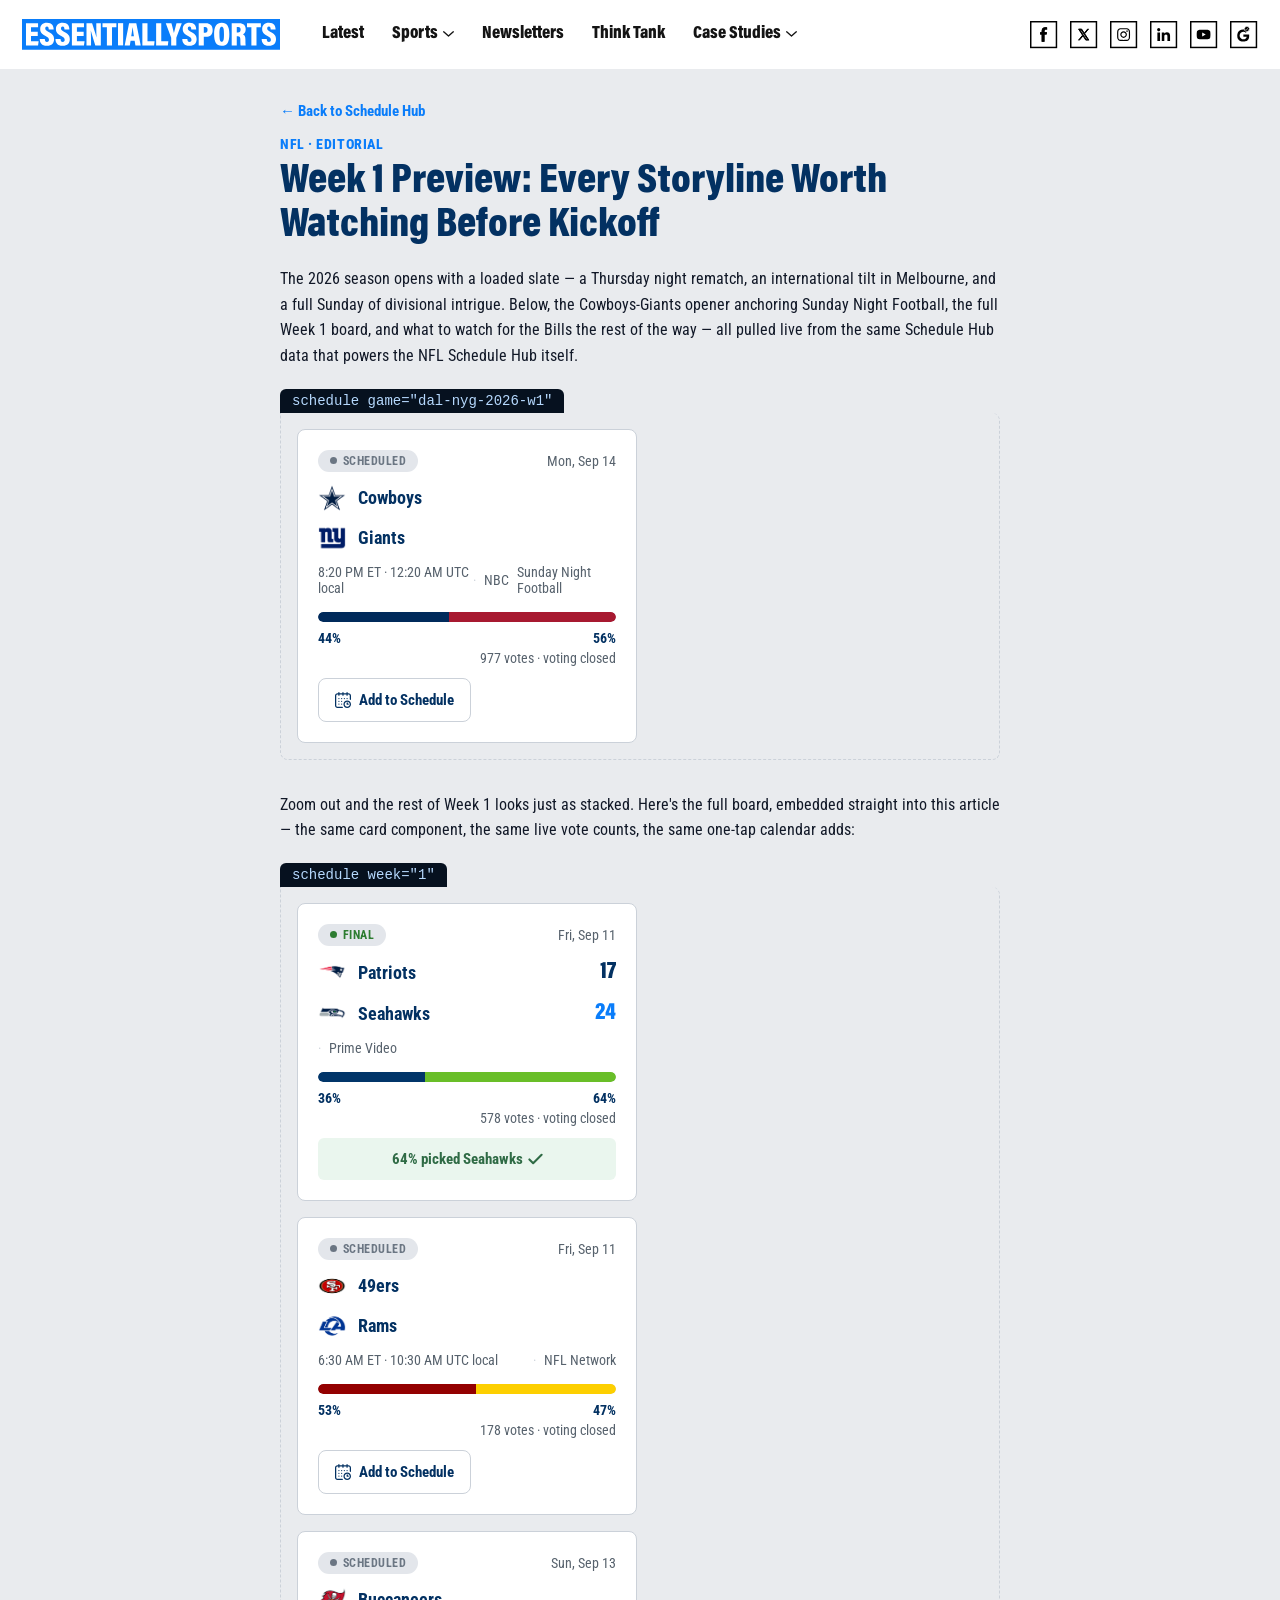
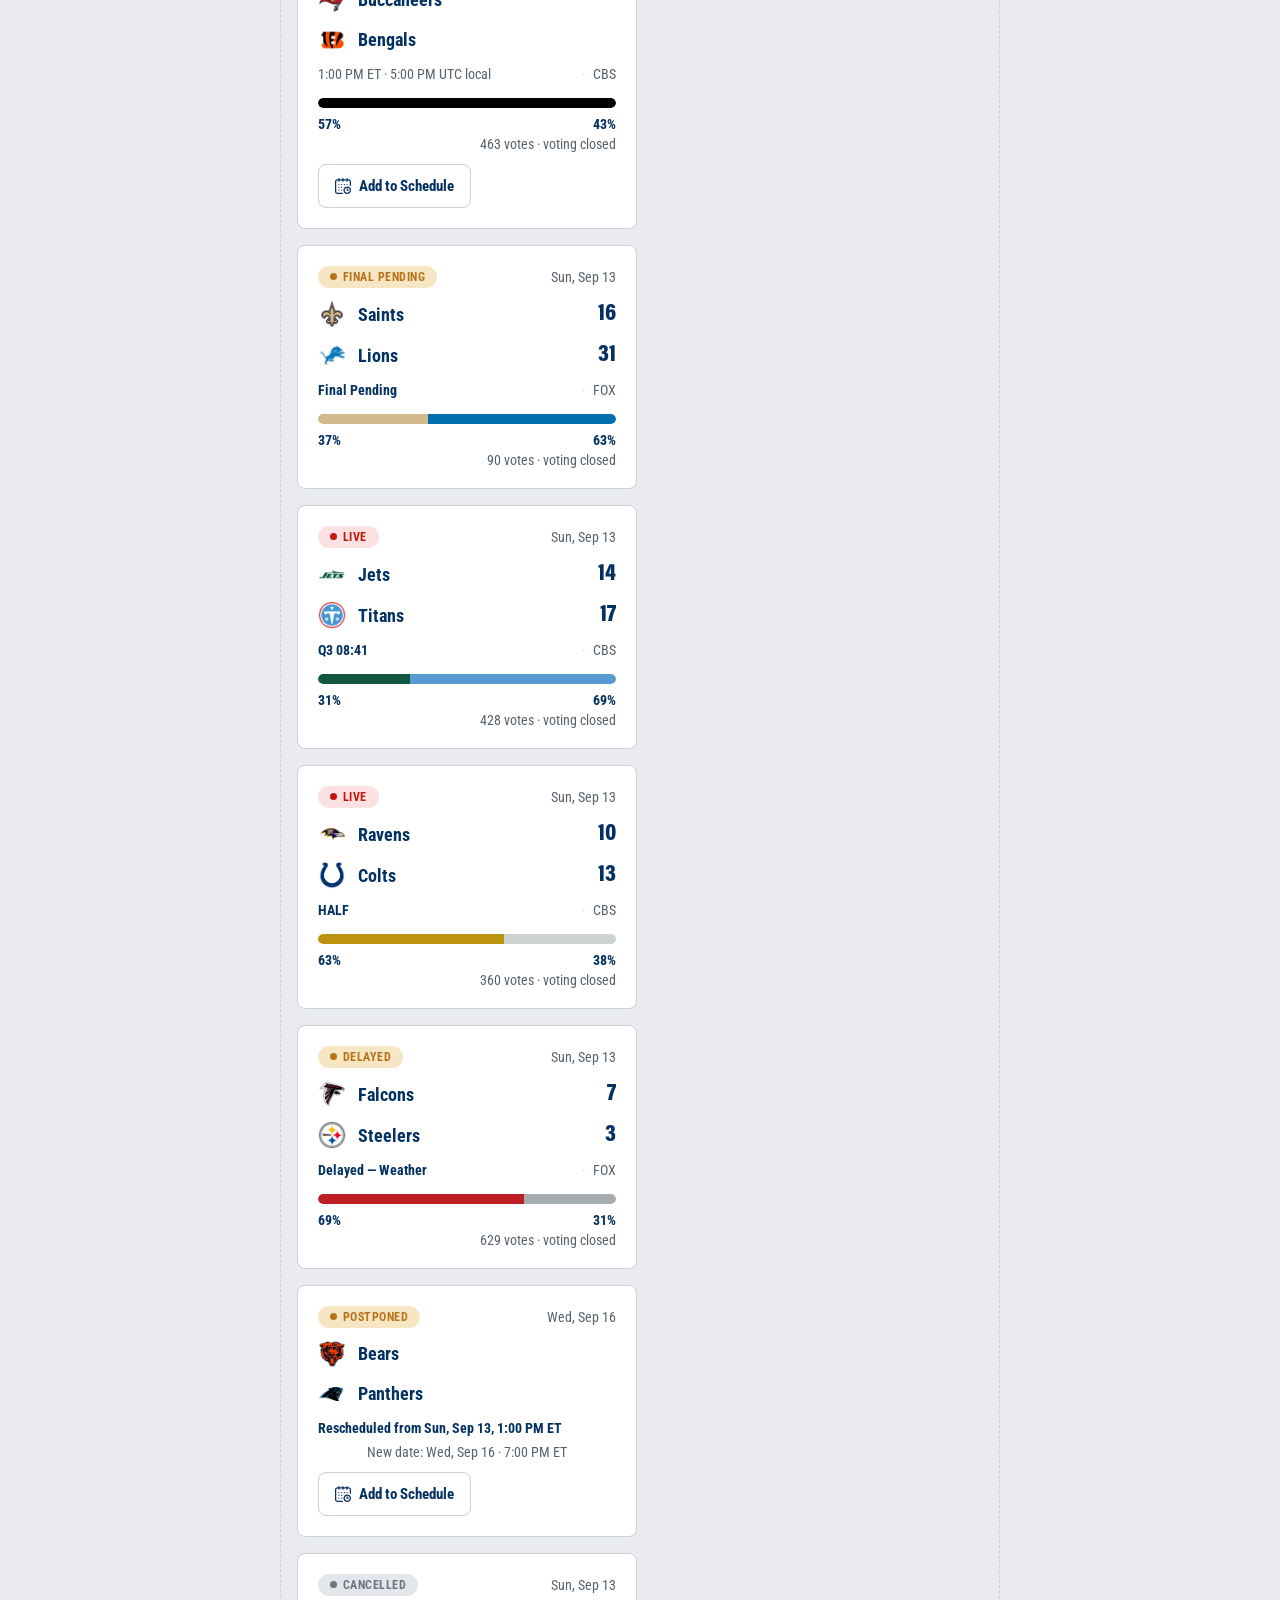
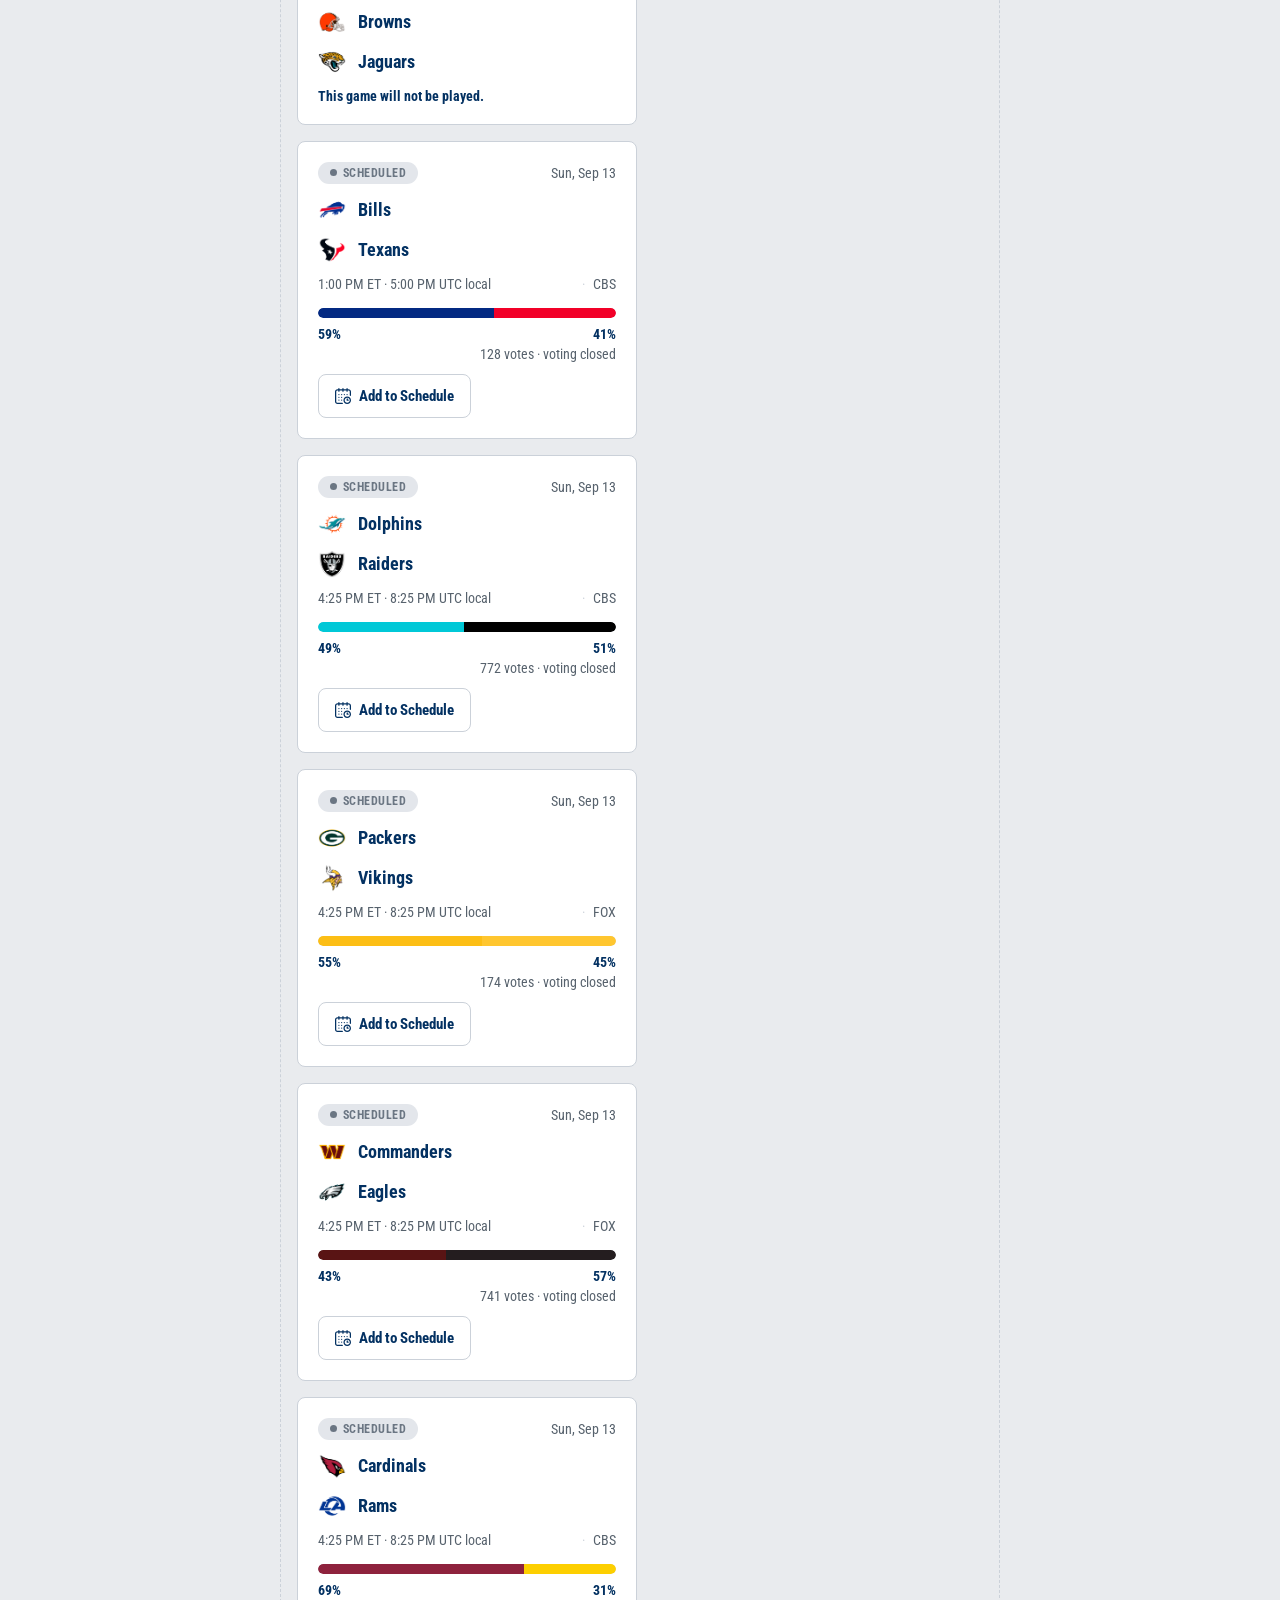
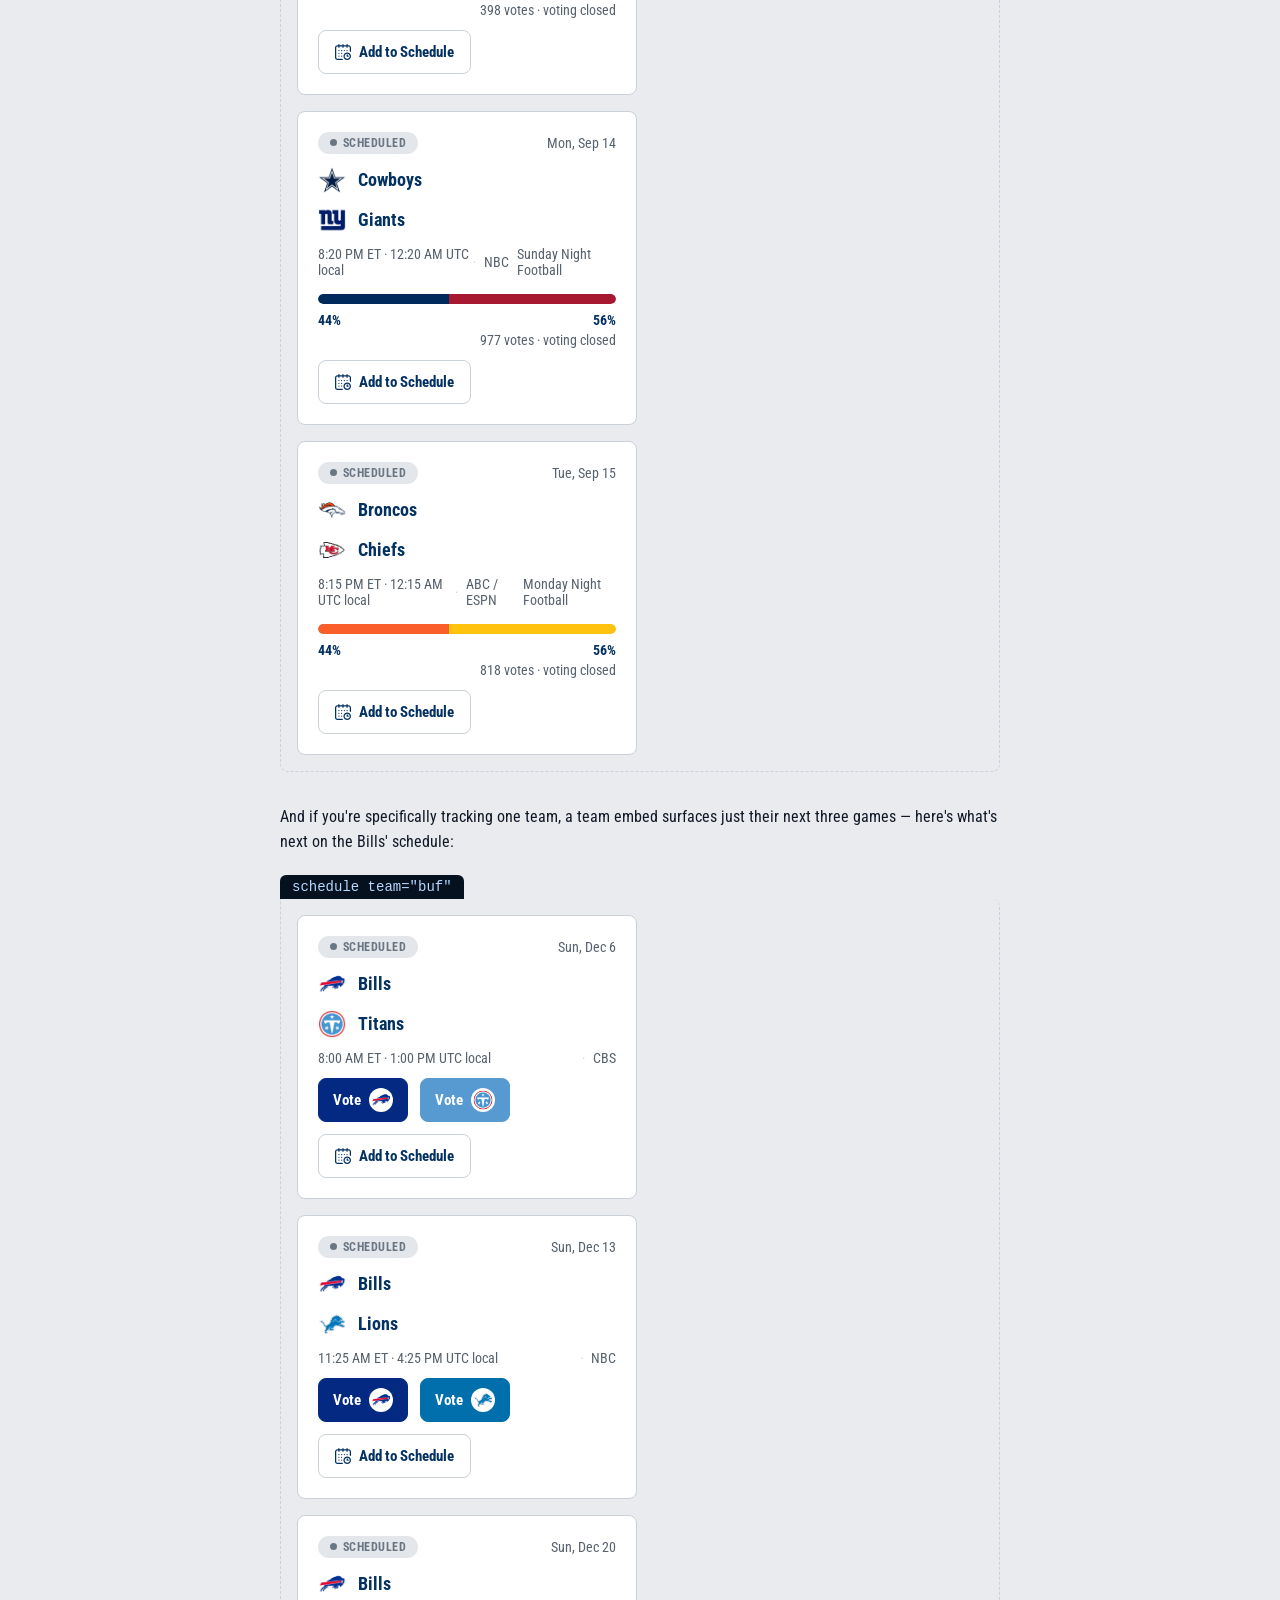
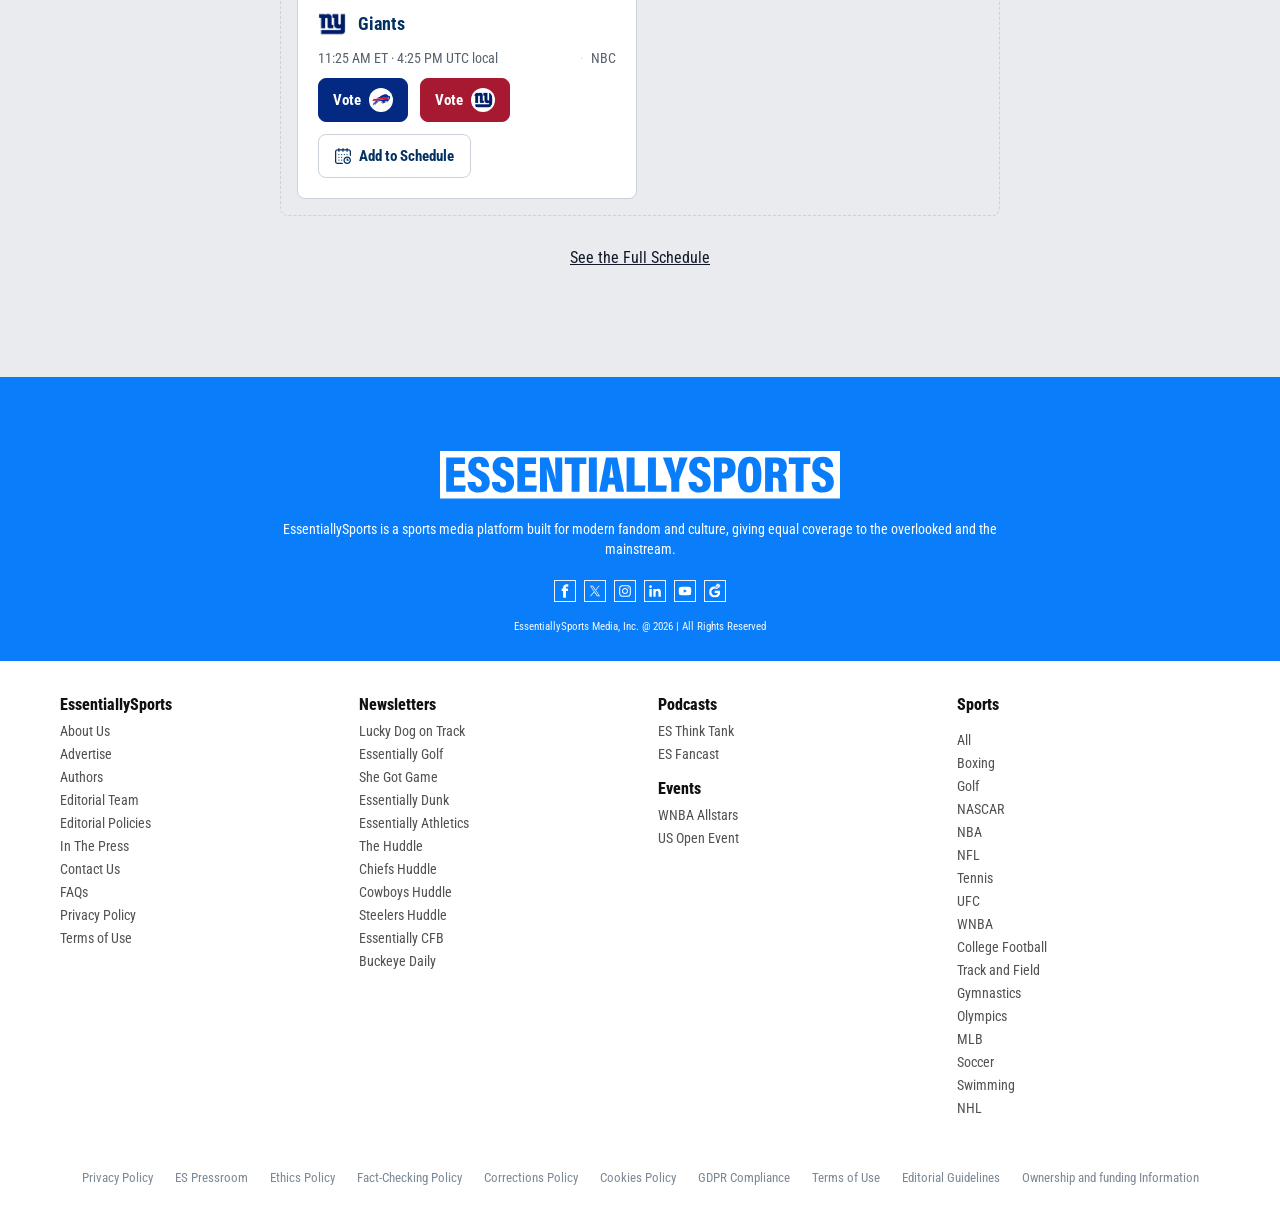
==== commit c392c779: "Match navbar/footer pixel values to the live site + card UX tweaks Navbar/footer: verified against e" ====
--- a/article-demo.html
+++ b/article-demo.html
@@ -7,8 +7,8 @@
 <link rel="icon" href="assets/logos/favicon-es.ico">
 <link rel="preconnect" href="https://fonts.gstatic.com" crossorigin>
 <link href="https://fonts.googleapis.com/css2?family=Roboto+Condensed:wght@400;700;800;900&display=swap" rel="stylesheet">
-<link rel="stylesheet" href="css/tokens.css?v=1788946415">
-<link rel="stylesheet" href="css/styles.css?v=1788946415">
+<link rel="stylesheet" href="css/tokens.css?v=1788953415">
+<link rel="stylesheet" href="css/styles.css?v=1788953415">
 </head>
 <body>
 
@@ -301,11 +301,11 @@
   </div>
 </div>
 
-<script src="js/data.js?v=1788946415"></script>
-<script src="js/voting.js?v=1788946415"></script>
-<script src="js/analytics.js?v=1788946415"></script>
-<script src="js/game-card.js?v=1788946415"></script>
-<script src="js/common.js?v=1788946415"></script>
-<script src="js/embeds.js?v=1788946415"></script>
+<script src="js/data.js?v=1788953415"></script>
+<script src="js/voting.js?v=1788953415"></script>
+<script src="js/analytics.js?v=1788953415"></script>
+<script src="js/game-card.js?v=1788953415"></script>
+<script src="js/common.js?v=1788953415"></script>
+<script src="js/embeds.js?v=1788953415"></script>
 </body>
 </html>
--- a/css/styles.css
+++ b/css/styles.css
@@ -1,7 +1,6 @@
 /* Navbar */
 .navbar {
   background: var(--white);
-  border-bottom: 1px solid var(--line-strong);
   height: 69px;
   display: flex;
   align-items: center;
@@ -11,7 +10,7 @@
   z-index: 100;
 }
 .navbar-logo { display: flex; align-items: center; margin-right: 40px; flex-shrink: 0; }
-.navbar-logo img { height: 28px; width: auto; }
+.navbar-logo img { height: 31px; width: auto; }
 .navbar-wordmark {
   font-family: var(--font-display); font-weight: 900; font-size: 20px;
   color: #033162; letter-spacing: 0; margin-left: 10px; white-space: nowrap;
@@ -125,33 +124,32 @@
 
 /* Footer — two-toned: blue hero band on top, white body below (site-chrome.css pattern) */
 .site-footer { background: #FFFFFF; font-family: var(--font-ui); }
-.footer-hero { padding: 44px 24px 28px; background: #0A7DFA; color: #fff; text-align: center; }
+.footer-hero { padding: 74px 4vw 28px; background: #0A7DFA; color: #fff; text-align: center; }
 .footer-logo-link { display: inline-block; }
-.footer-logo-img { height: clamp(28px, 5vw, 40px); margin: 0 auto; }
+.footer-logo-img { height: 48px; width: auto; margin: 0 auto; }
+@media (max-width: 480px) { .footer-logo-img { height: 34px; } }
 .footer-blurb { width: min(760px, 100%); margin: 16px auto 20px; color: #fff; font-size: 14px; line-height: 1.45; }
-.footer-socials { display: flex; align-items: center; justify-content: center; gap: 16px; margin-bottom: 18px; }
+.footer-socials { display: flex; align-items: center; justify-content: center; gap: 8px; margin-bottom: 18px; }
 .footer-socials img { width: 22px; height: 22px; }
-.footer-copy { color: #fff; font-size: 13px; font-weight: 700; opacity: .95; }
+.footer-copy { color: #fff; font-size: 11px; font-weight: 400; opacity: .95; }
 
 .footer-links {
   width: min(1160px, calc(100% - 48px));
   display: grid; grid-template-columns: repeat(4, 1fr); gap: 36px;
   margin: 0 auto; padding: 34px 0 40px;
 }
-.footer-col { display: flex; flex-direction: column; gap: 9px; color: #111; font-size: 14px; }
-.footer-col > span { font-size: 15px; font-weight: 800; color: #033162; margin-bottom: 2px; }
-.footer-col a { color: #111; text-decoration: none; }
+.footer-col { display: flex; flex-direction: column; gap: 7px; color: #535151; font-size: 14px; }
+.footer-col > span { font-size: 16px; font-weight: 800; color: #111; margin-bottom: 2px; font-family: var(--font-heading); }
+.footer-col a { color: #535151; text-decoration: none; }
 .footer-col a:hover { color: #0A7DFA; }
-.footer-col.sports { display: grid; grid-template-columns: repeat(2, minmax(0,1fr)); column-gap: 20px; row-gap: 9px; }
-.footer-col.sports > span:first-child { grid-column: 1 / -1; }
 
 .footer-bottom {
   width: min(1160px, calc(100% - 48px));
-  display: flex; flex-wrap: wrap; gap: 12px 22px;
-  margin: 0 auto; padding: 20px 0 28px; border-top: 1px solid #dce4ed;
-  font-size: 12px; color: #7997B8;
-}
-.footer-bottom a { text-decoration: none; color: #7997B8; }
+  display: flex; flex-wrap: wrap; justify-content: center; gap: 13px 22px;
+  margin: 0 auto; padding: 14px 0 28px;
+  font-size: 13px; color: #7C8996;
+}
+.footer-bottom a { text-decoration: none; color: #7C8996; }
 .footer-bottom a:hover { color: #0A7DFA; }
 @media (max-width: 720px) { .footer-links { grid-template-columns: 1fr 1fr; } }
 
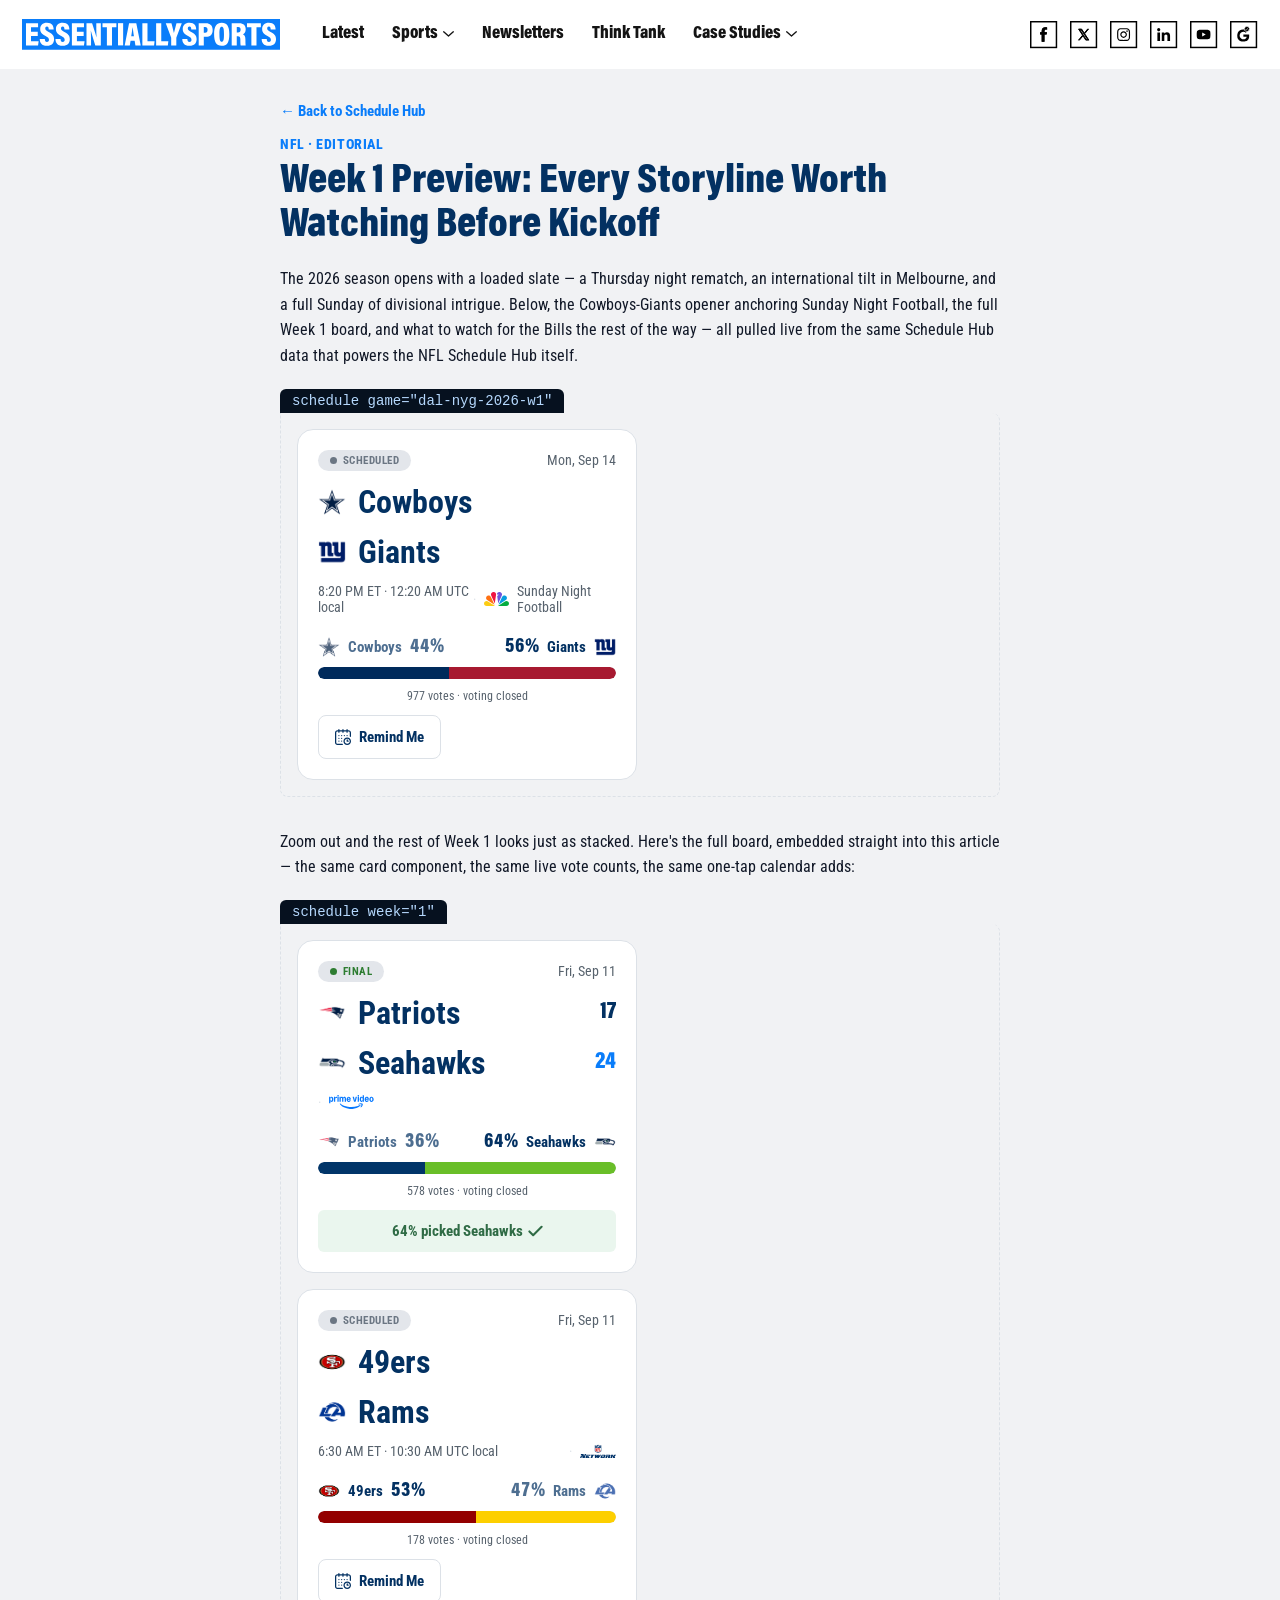
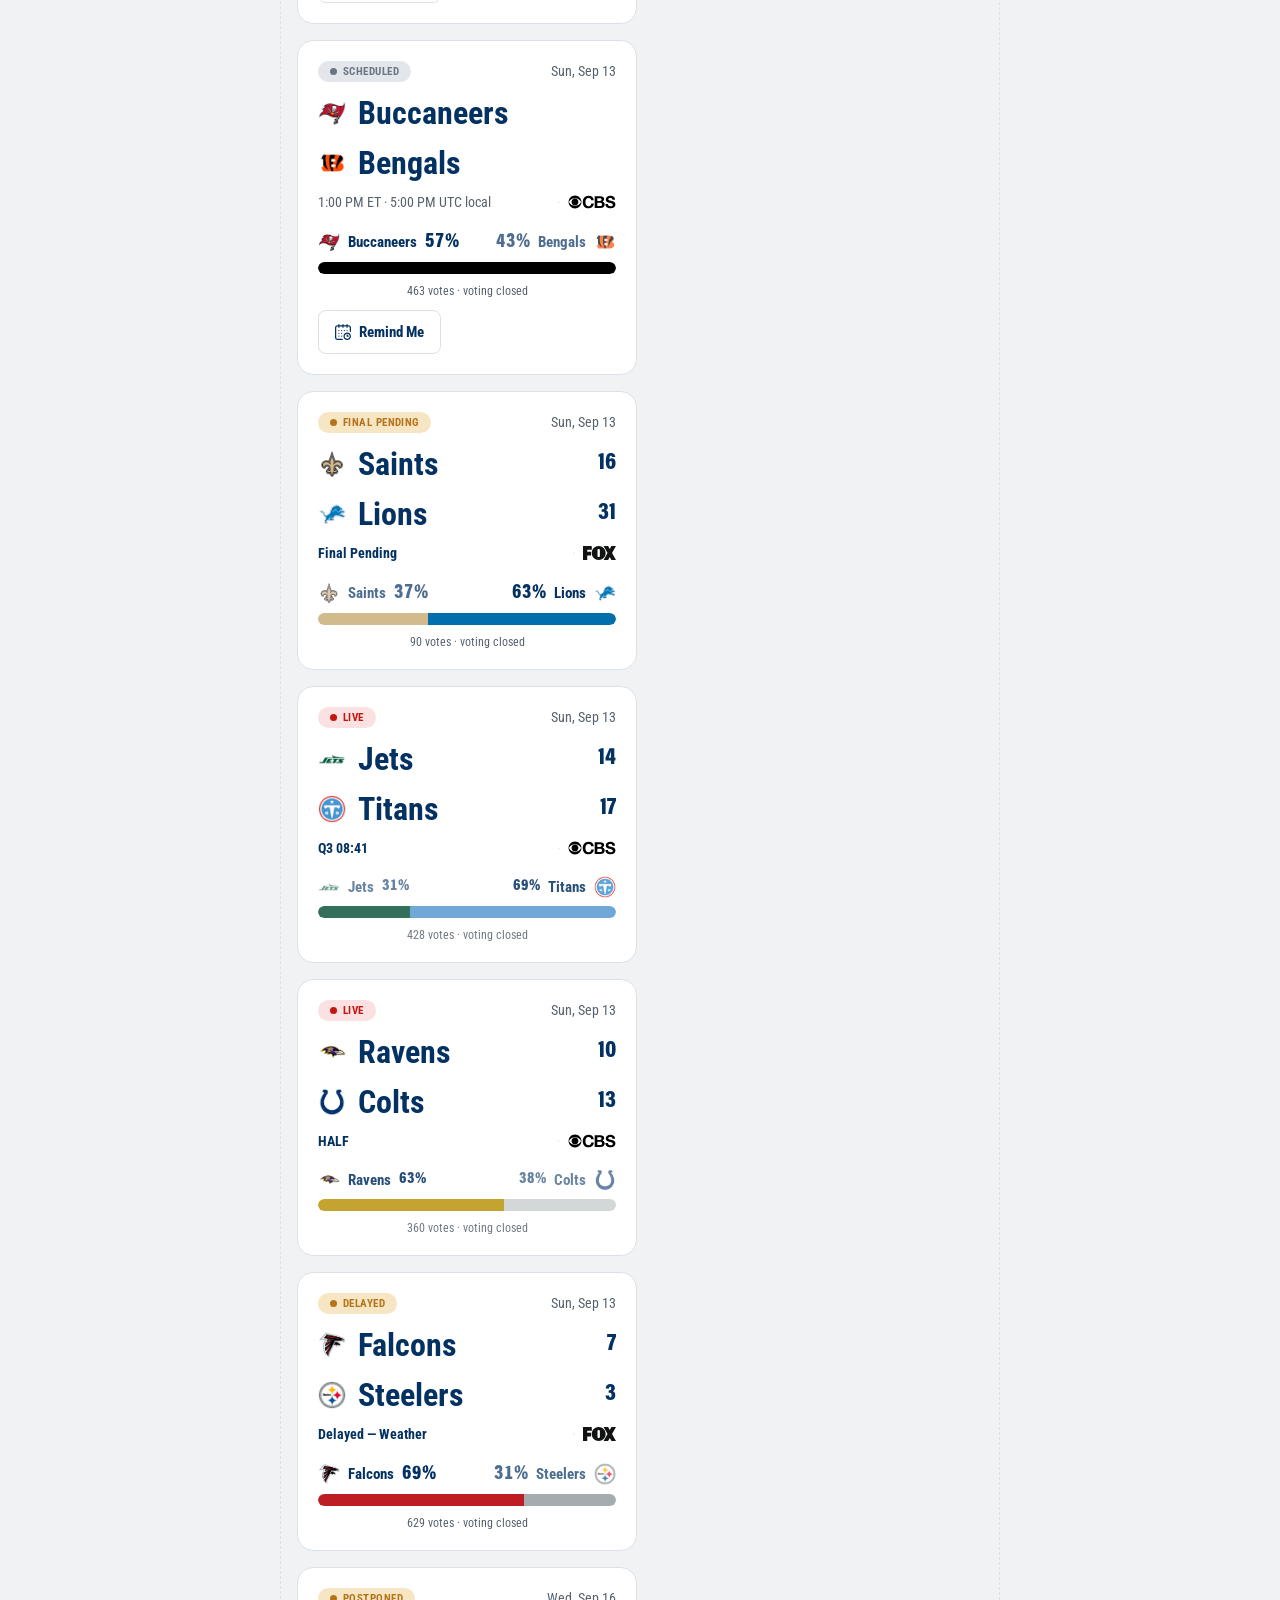
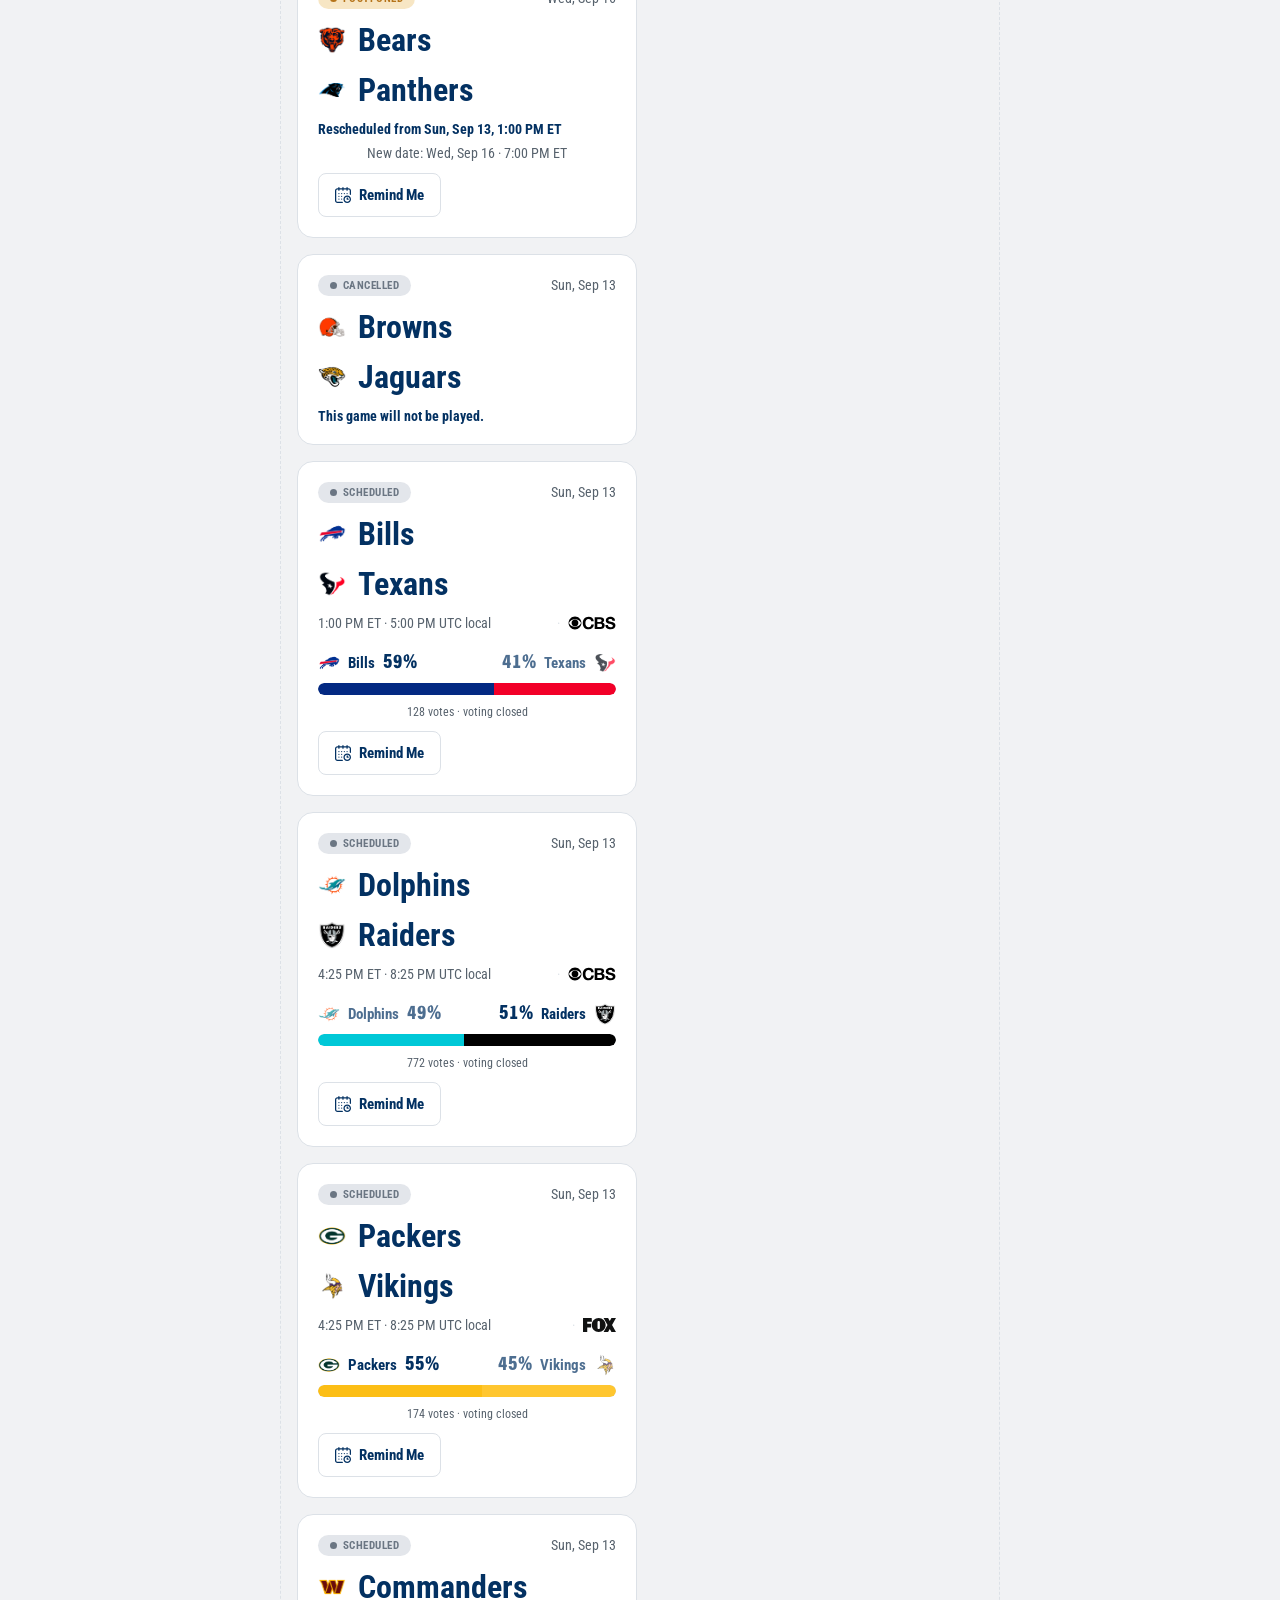
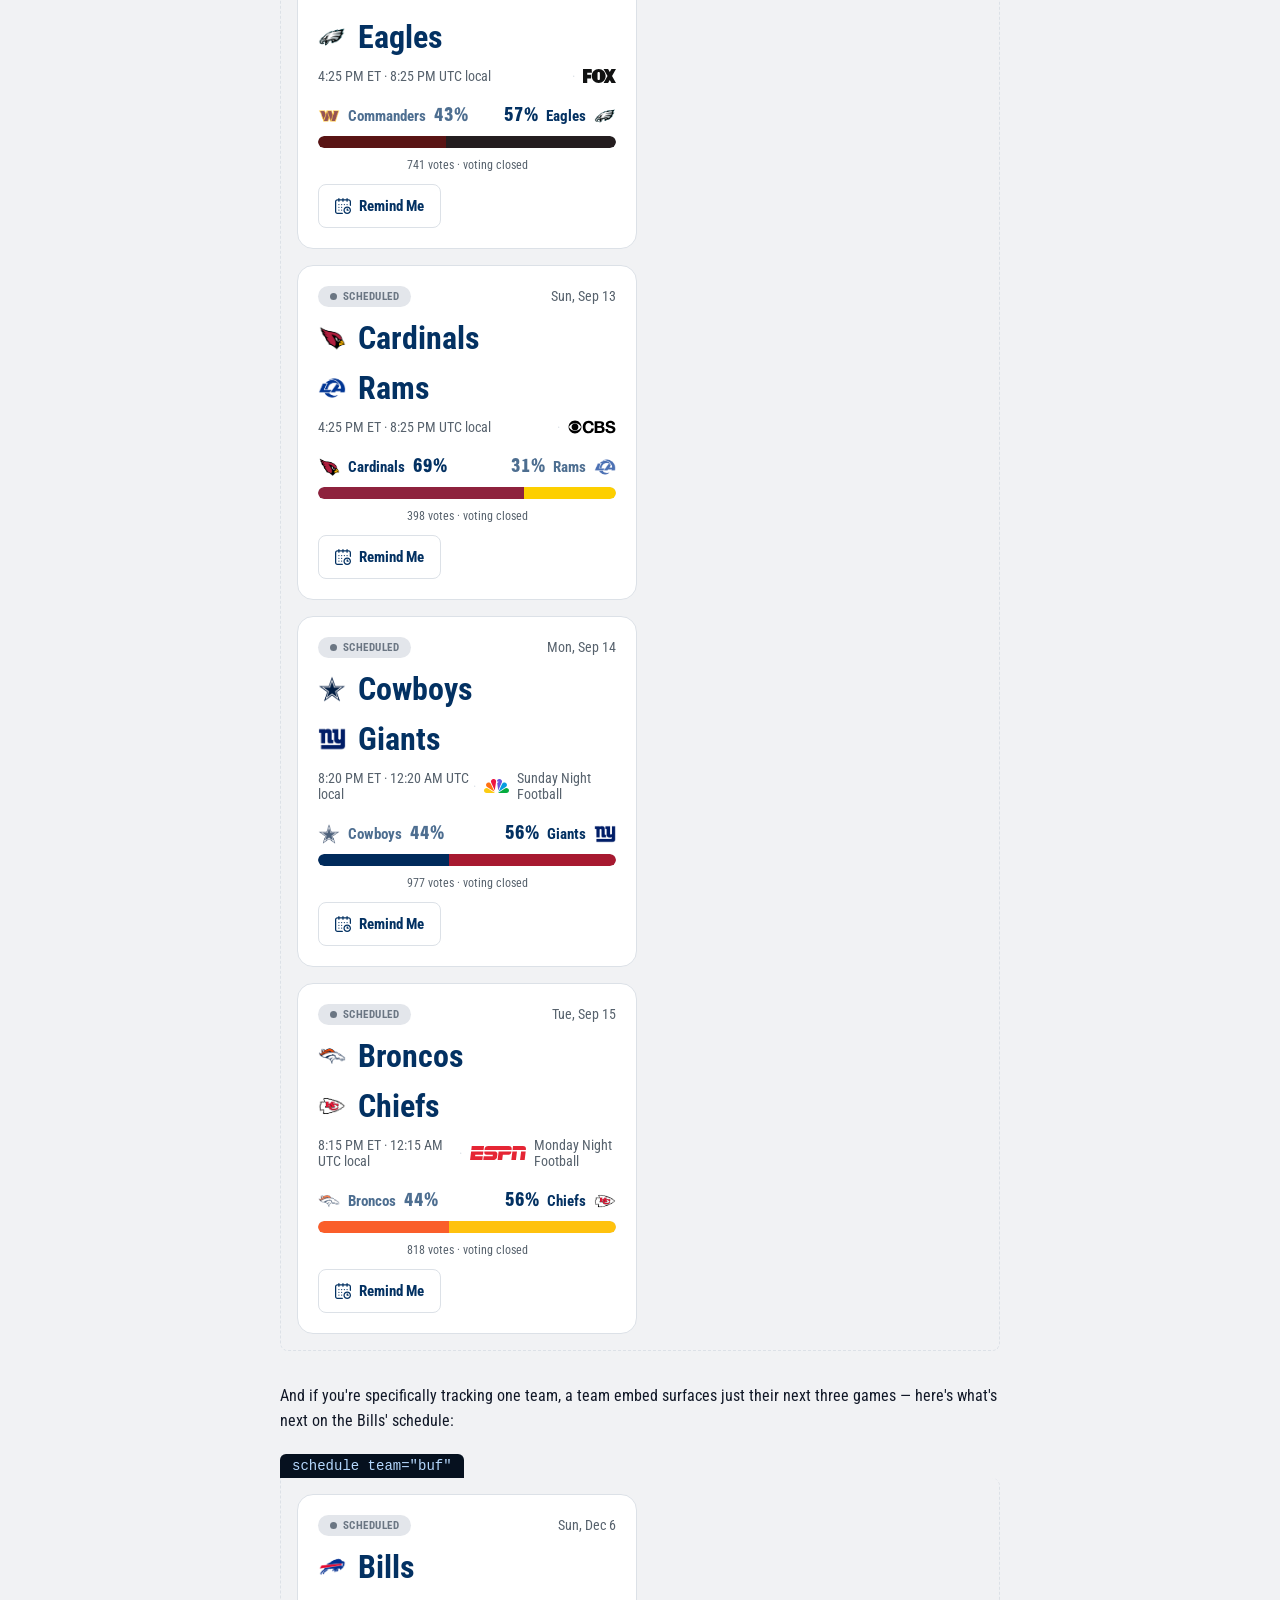
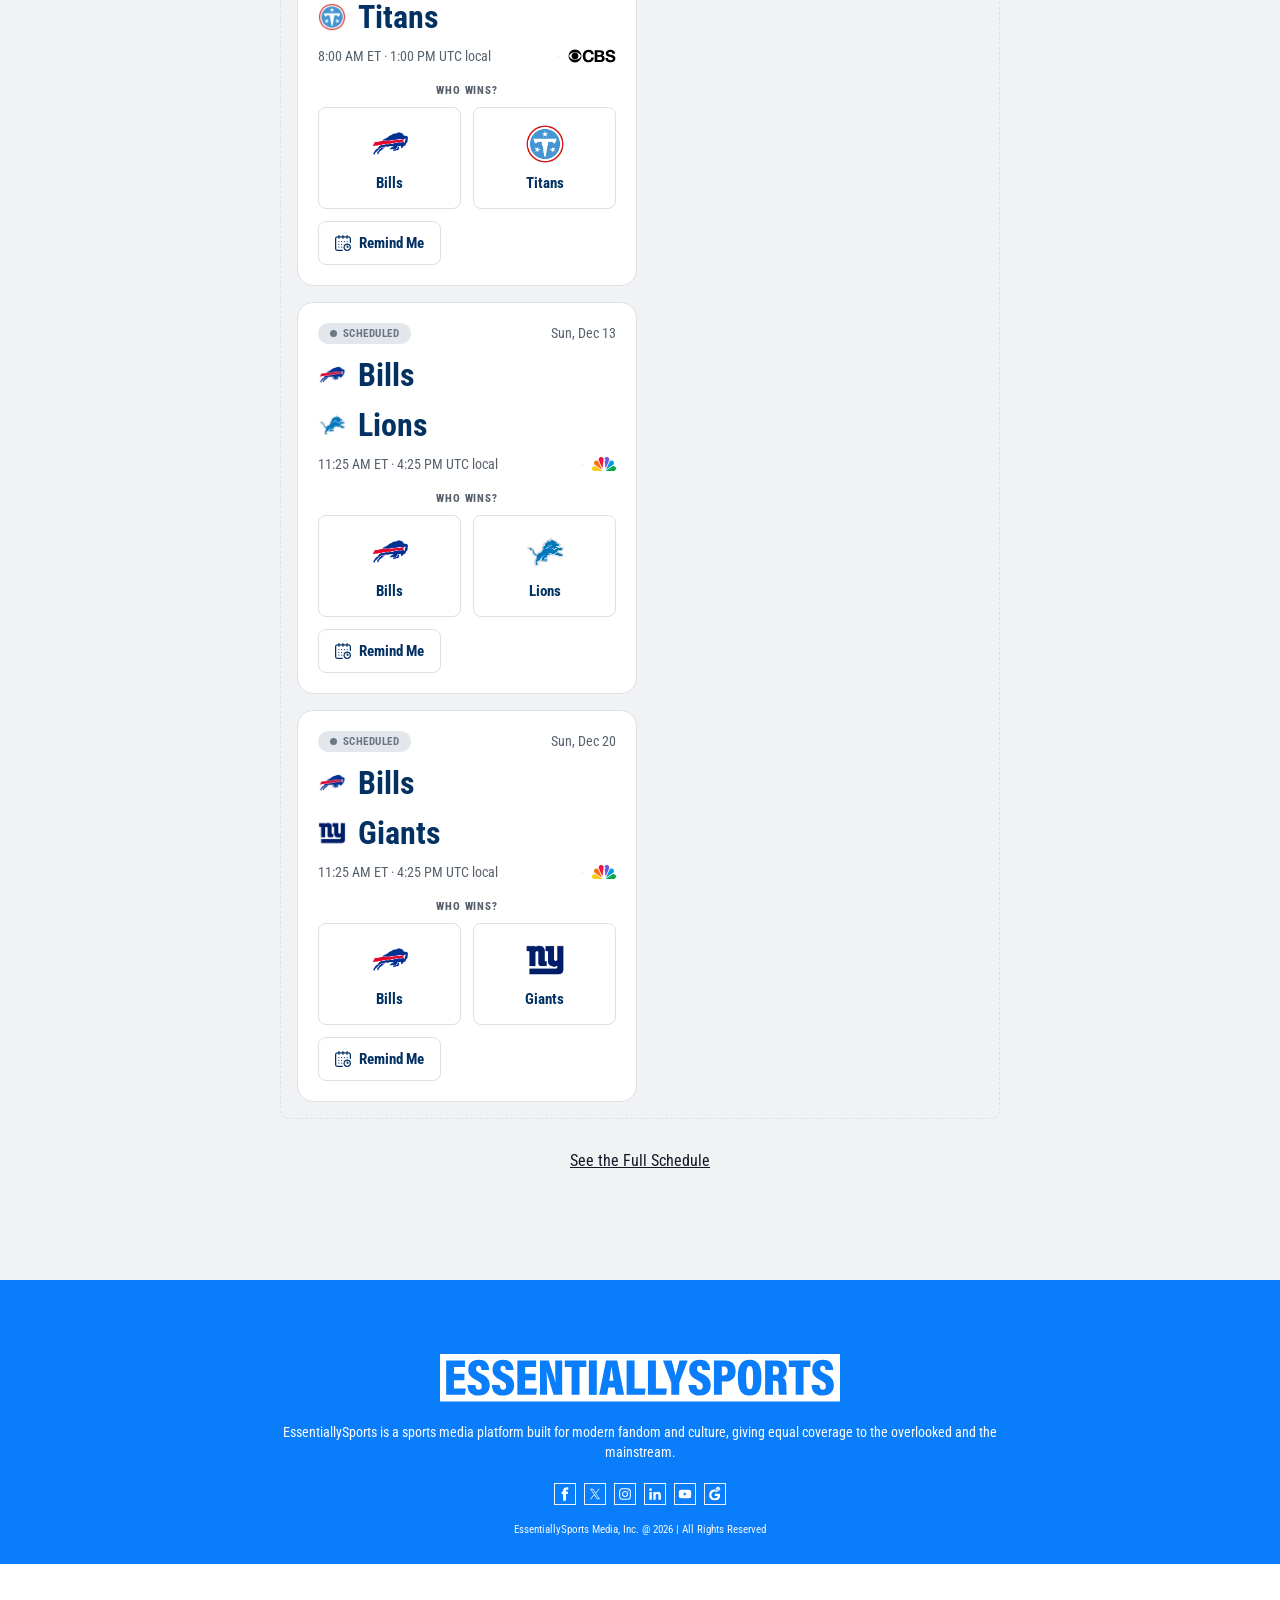
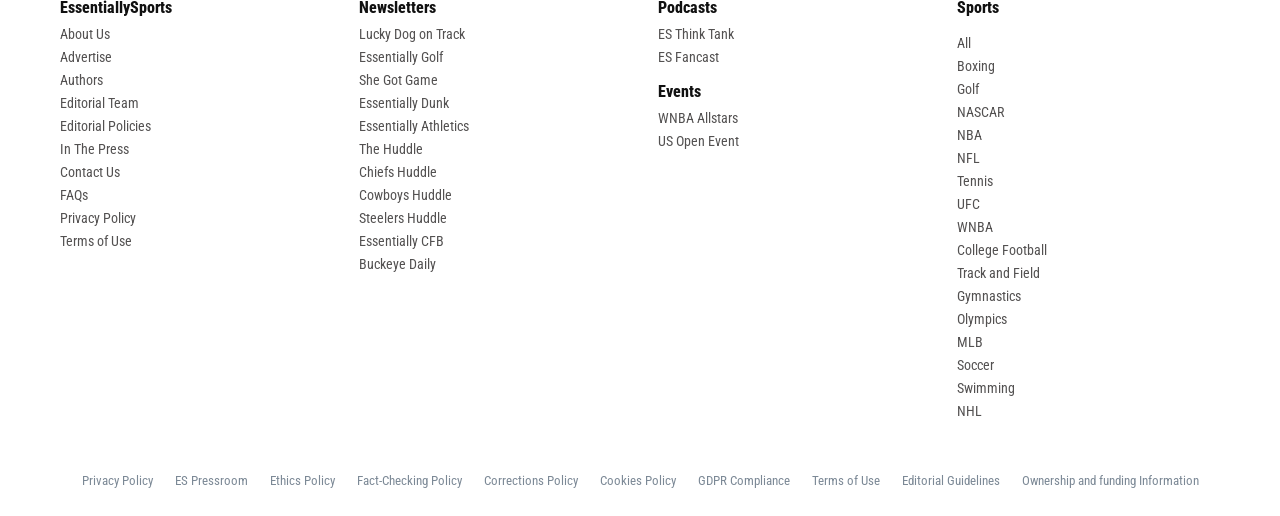
==== commit cf66f1a7: "Hero banner refresh, card polish pass, and compact-row redesign Hero banner: - Replaced the stadium-" ====
--- a/article-demo.html
+++ b/article-demo.html
@@ -6,9 +6,9 @@
 <title>Article Embed Demo — NFL Schedule Hub</title>
 <link rel="icon" href="assets/logos/favicon-es.ico">
 <link rel="preconnect" href="https://fonts.gstatic.com" crossorigin>
-<link href="https://fonts.googleapis.com/css2?family=Roboto+Condensed:wght@400;700;800;900&display=swap" rel="stylesheet">
-<link rel="stylesheet" href="css/tokens.css?v=1788953415">
-<link rel="stylesheet" href="css/styles.css?v=1788953415">
+<link href="https://fonts.googleapis.com/css2?family=Roboto+Condensed:wght@400;700;800;900&family=Roboto:wght@400;500;700&display=swap" rel="stylesheet">
+<link rel="stylesheet" href="css/tokens.css?v=1789032729">
+<link rel="stylesheet" href="css/styles.css?v=1789032729">
 </head>
 <body>
 
@@ -293,7 +293,7 @@
 
 <div class="modal-backdrop" id="scheduleModal">
   <div class="modal">
-    <h4>Add to Schedule</h4>
+    <h4>Remind Me</h4>
     <button class="modal-option" id="optGoogle">Google Calendar <span><svg class="icon-chevron" viewBox="0 0 16 10" fill="none" aria-hidden="true"><path d="M14.98 1.14 7.98 7.14.98 1.14" stroke="currentColor" stroke-width="2" stroke-linecap="round" stroke-linejoin="round"/></svg></span></button>
     <button class="modal-option" id="optIcs">Apple / Outlook (.ics) <span><svg class="icon-chevron" viewBox="0 0 16 10" fill="none" aria-hidden="true"><path d="M14.98 1.14 7.98 7.14.98 1.14" stroke="currentColor" stroke-width="2" stroke-linecap="round" stroke-linejoin="round"/></svg></span></button>
     <button class="modal-option" id="optCopy">Copy event link <span><svg class="icon-chevron" viewBox="0 0 16 10" fill="none" aria-hidden="true"><path d="M14.98 1.14 7.98 7.14.98 1.14" stroke="currentColor" stroke-width="2" stroke-linecap="round" stroke-linejoin="round"/></svg></span></button>
@@ -301,11 +301,11 @@
   </div>
 </div>
 
-<script src="js/data.js?v=1788953415"></script>
-<script src="js/voting.js?v=1788953415"></script>
-<script src="js/analytics.js?v=1788953415"></script>
-<script src="js/game-card.js?v=1788953415"></script>
-<script src="js/common.js?v=1788953415"></script>
-<script src="js/embeds.js?v=1788953415"></script>
+<script src="js/data.js?v=1789032729"></script>
+<script src="js/voting.js?v=1789032729"></script>
+<script src="js/analytics.js?v=1789032729"></script>
+<script src="js/game-card.js?v=1789032729"></script>
+<script src="js/common.js?v=1789032729"></script>
+<script src="js/embeds.js?v=1789032729"></script>
 </body>
 </html>
--- a/css/tokens.css
+++ b/css/tokens.css
@@ -25,7 +25,7 @@
 
 :root {
   --white: #FFFFFF;
-  --bg-page: #E9EBEE;   /* alias of --canvas, kept for the ES chrome */
+  --bg-page: #F1F2F4;   /* alias of --canvas, kept for the ES chrome */
   --bg-panel: #FFFFFF;  /* alias of --surface */
   --bg-canvas: #F2F8FF;
   --bg-canvas-soft: #F1F8FF;
@@ -53,23 +53,29 @@
   --font-ui: 'Roboto Condensed', 'Roboto', Arial, sans-serif;
   --font-heading: 'Roboto Condensed', 'Roboto', Arial, sans-serif;
   --font-display: "FrameUp Acumin", 'Acumin Pro Condensed', 'Arial Narrow', sans-serif;
+  /* Two typographic roles only: Display (Acumin/Roboto Condensed) carries
+     team names, scores and headings; Interface (regular-width Roboto)
+     carries venues, local time, controls and helper text — condensed
+     type at small sizes was reading as cramped for that role. */
+  --font-interface: 'Roboto', Arial, sans-serif;
 
-  /* Type scale (change doc §4) — one locked scale; weights carry
-     hierarchy within the ES two-family system (Acumin display /
-     Roboto Condensed UI). No one-off font sizes per component. */
+  /* Type scale — one locked scale; weights carry hierarchy within the
+     two-family system above. No one-off font sizes per component. */
   --fs-h1: clamp(32px, 4vw, 40px);
   --fs-support: 15px;   /* season line / supporting copy */
   --fs-section: 22px;   /* section + week titles */
-  --fs-team: 18px;      /* team names */
-  --fs-time: 22px;      /* kickoff time / score — the dominant number */
-  --fs-meta: 14px;      /* venue, broadcast, counts */
-  --fs-label: 12px;     /* status + column labels, uppercase */
+  --fs-team: 32px;      /* team names, 800 — the largest text on the page (priority card only) */
+  --fs-time: 28px;      /* kickoff time, 800 */
+  --fs-score: 30px;      /* score, 900 — stays under team-name size */
+  --fs-local: 13px;     /* local-time note, interface, 500 */
+  --fs-meta: 14px;      /* venue, broadcast — interface, 500 */
+  --fs-label: 11px;     /* status + date labels, uppercase, 700 */
 
   /* Semantic UI colors (change doc §5) — every component pulls from
      these rather than declaring its own greys/reds/ambers. */
-  --canvas: #E9EBEE;          /* page background */
+  --canvas: #F1F2F4;          /* page background */
   --surface: #FFFFFF;         /* card surface */
-  --ui-border: #CBD1D9;       /* card + control borders */
+  --ui-border: #DCE1E7;       /* card + control borders */
   --ui-divider: #E3E6EB;      /* light rules, bar tracks */
   --live: #C4160F;            /* semantic red */
   --live-soft: #FBE1E1;
@@ -80,7 +86,7 @@
 
   --radius-sm: 6px;
   --radius-md: 8px;
-  --radius-lg: 8px;
+  --radius-lg: 16px;
   --button-radius: 8px;
   --shadow-sm: 0 19px 28px rgba(0,0,0,0.01);
   --shadow-md: 0 15px 27px rgba(0,0,0,0.1);
@@ -104,7 +110,10 @@
 }
 img { max-width: 100%; display: block; }
 a { color: inherit; }
-button { font-family: inherit; cursor: pointer; }
+/* Without this, a <button> keeps native OS chrome (appearance:auto),
+   which can render its own themed border on top of an authored
+   border-color — every custom-styled button in the app needs this. */
+button { font-family: inherit; cursor: pointer; appearance: none; -webkit-appearance: none; background: none; border: none; }
 [hidden] { display: none !important; }
 
 /* Visible keyboard focus everywhere (change doc §9, §13). Pointer users
--- a/css/styles.css
+++ b/css/styles.css
@@ -104,23 +104,12 @@
 /* Page shell */
 .page { max-width: 1240px; margin: 0 auto; padding: 32px 20px 80px; }
 
-/* Hero banner — stadium photo positioned to the right, with a black
-   fade over the left side so the overlaid title/text stays legible.
-   Swap the image per venue later by changing this one background-image. */
-.hero-banner {
-  position: relative; height: 260px; overflow: hidden;
-  background:
-    linear-gradient(to right, rgba(4,10,20,.95) 0%, rgba(4,10,20,.82) 30%, rgba(4,10,20,.45) 58%, rgba(4,10,20,.05) 85%),
-    url("../assets/hero/stadium-hero.jpg") center right / cover no-repeat,
-    #06111F;
-}
-.hero-banner .hero-overlay {
-  position: absolute; inset: 0; display: flex; flex-direction: column; justify-content: center;
-  max-width: 1240px; margin: 0 auto; padding: 0 20px; left: 0; right: 0;
-}
-.hero-banner .hero-title { font-family: var(--font-display); font-weight: 900; font-size: clamp(28px, 4vw, 42px); color: #fff; line-height: 1.05; }
-.hero-banner .hero-sub { font-family: var(--font-ui); font-size: 16px; color: #C8DCF3; margin-top: 8px; }
-@media (max-width: 560px) { .hero-banner { height: 190px; } }
+/* Hero banner — a designed graphic (its own text baked in), swapped for
+   a mobile crop via <picture> at 640px. Natural aspect ratio, no forced
+   height/crop: the image's own height drives the banner's height at
+   every width, so nothing gets cut off. */
+.hero-banner { background: var(--canvas); text-align: center; }
+.hero-banner-img { display: block; width: 100%; height: auto; max-width: 2560px; margin: 0 auto; }
 
 /* Footer — two-toned: blue hero band on top, white body below (site-chrome.css pattern) */
 .site-footer { background: #FFFFFF; font-family: var(--font-ui); }
@@ -152,6 +141,7 @@
 .footer-bottom a { text-decoration: none; color: #7C8996; }
 .footer-bottom a:hover { color: #0A7DFA; }
 @media (max-width: 720px) { .footer-links { grid-template-columns: 1fr 1fr; } }
+@media (max-width: 480px) { .footer-links { grid-template-columns: 1fr; gap: 28px; } }
 
 /* ===========================================================
    Huddle schedule system (final change doc §3-§13)
@@ -159,25 +149,48 @@
    of color tokens, one control language, one card anatomy.
    =========================================================== */
 
-/* §3 Page intro */
+/* §3 Page intro — .hub-header/.hub-sub still used as a plain caption by
+   newsletter-cta.html's editor-preview page; the live Hub's own header
+   copy now lives in .hub-toolbar below. */
 .hub-header { display: flex; flex-wrap: wrap; align-items: center; justify-content: space-between; gap: 16px; margin: 0 0 20px; }
 .hub-sub { color: var(--hub-text-muted); font-size: var(--fs-support); }
 
-.hub-controls { display: flex; align-items: center; gap: 12px; }
+/* appearance:none takes the select out of native rendering entirely —
+   left as auto, the browser's own internal text-centering fights with
+   authored padding and reads as uneven top/bottom space. Padding here
+   is the only thing positioning the text, so top/bottom/left/right are
+   each set once and stay predictable. Custom chevron replaces the
+   native arrow this removes. */
 .team-filter-select {
+  appearance: none; -webkit-appearance: none;
   min-height: 44px; border: 1.5px solid var(--ui-border); border-radius: var(--button-radius); background: var(--surface);
-  color: var(--text-navy); font-family: var(--font-ui); font-weight: 700; font-size: var(--fs-support); padding: 0 16px;
-}
-
-/* §7 One control language — segmented control for the view switch.
+  color: var(--text-navy); font-family: var(--font-ui); font-weight: 700; font-size: var(--fs-support);
+  padding: 10px 36px 10px 14px; line-height: 1;
+  background-image: url("data:image/svg+xml,%3Csvg xmlns='http://www.w3.org/2000/svg' viewBox='0 0 16 10' fill='none'%3E%3Cpath d='M14.98 1.14 7.98 7.14.98 1.14' stroke='%2357626D' stroke-width='2' stroke-linecap='round' stroke-linejoin='round'/%3E%3C/svg%3E");
+  background-repeat: no-repeat; background-position: right 14px center; background-size: 11px 7px;
+  transition: border-color .15s var(--motion-standard);
+}
+.team-filter-select:hover { border-color: var(--accent); }
+
+/* §6/§7 Consolidated toolbar — view switch (left), week navigation
+   (centre), team filter + timezone note (right), all in one sticky row. */
+.hub-toolbar {
+  display: flex; align-items: center; gap: 16px; margin-bottom: 28px;
+  padding: 10px 0; background: var(--canvas);
+  position: sticky; top: 69px; z-index: 50;
+}
+.toolbar-right { display: flex; align-items: center; gap: 12px; flex-shrink: 0; }
+
+/* One control language — segmented control for the view switch.
    Pills are reserved for exactly this and for status labels (§12). */
 .view-toggle {
-  display: inline-flex; gap: 4px; margin-bottom: 20px; padding: 4px;
-  background: var(--ui-divider); border-radius: 999px;
+  display: inline-flex; gap: 4px; padding: 4px; flex-shrink: 0;
+  background: var(--ui-divider); border: 1.5px solid var(--ui-border); border-radius: var(--radius-md);
 }
 .view-toggle button {
   min-height: 40px; border: none; background: none; color: var(--hub-text-muted);
-  border-radius: 999px; padding: 0 20px; font-family: var(--font-ui); font-weight: 700; font-size: var(--fs-support);
+  border-radius: var(--radius-sm); padding: 0 20px; font-family: var(--font-ui); font-weight: 700; font-size: var(--fs-support);
+  transition: color .15s var(--motion-standard), background-color .15s var(--motion-standard), box-shadow .15s var(--motion-standard);
 }
 .view-toggle button:hover { color: var(--text-navy); }
 .view-toggle button.active { background: var(--surface); color: var(--text-navy); box-shadow: 0 1px 2px rgba(6,17,31,.12); }
@@ -185,63 +198,94 @@
    global :focus-visible ring — restate the ring at this specificity. */
 .view-toggle button:focus-visible { box-shadow: var(--focus-ring); }
 
-/* §7 Week navigation — symmetrical previous / current / next.
-   Desktop shows the surrounding weeks as a flat strip; the arrows always
-   move the selected week, and the strip follows it. Sticky on desktop (§9). */
-.week-nav {
-  display: flex; align-items: center; gap: 8px; margin-bottom: 24px;
-  padding: 8px 0; background: var(--canvas);
-}
-@media (min-width: 769px) {
-  .week-nav { position: sticky; top: 69px; z-index: 50; border-bottom: 1px solid var(--ui-divider); }
-}
+/* Week navigation — symmetrical previous / current / next. The arrows
+   always move the selected week, and the strip follows it. */
+.week-nav { display: flex; align-items: center; gap: 8px; flex: 1 1 auto; justify-content: center; min-width: 0; }
 .week-arrow {
   flex: 0 0 auto; width: 40px; min-height: 44px; border: none; background: none;
   color: var(--accent); display: flex; align-items: center; justify-content: center; border-radius: var(--button-radius);
+  transition: background-color .15s var(--motion-standard);
 }
 .week-arrow .icon-chevron { width: 10px; height: 16px; }
 .week-arrow:hover { background: var(--ui-divider); }
 .week-arrow:disabled { color: var(--ui-border); background: none; cursor: default; }
-.week-strip { flex: 1 1 auto; display: grid; grid-template-columns: repeat(5, 1fr); }
-.week-tab { background: none; border: none; padding: 4px 8px; cursor: pointer; text-align: center; border-radius: var(--radius-sm); }
+.week-strip { display: flex; gap: 32px; min-width: 0; }
+.week-tab {
+  background: none; border: none; padding: 6px 4px; cursor: pointer; text-align: center; min-width: 68px;
+  border-radius: var(--radius-md);
+}
 .week-tab .wt-num {
-  display: block; font-family: var(--font-ui); font-weight: 700; font-size: var(--fs-label);
+  display: block; font-family: var(--font-ui); font-weight: 700; font-size: 15px;
   letter-spacing: .04em; text-transform: uppercase; color: var(--hub-text-muted);
-}
-.week-tab .wt-range { display: block; font-size: var(--fs-meta); color: var(--hub-text-muted); margin-top: 2px; }
-.week-tab:hover .wt-num, .week-tab:hover .wt-range { color: var(--text-navy); }
+  transition: color .15s var(--motion-standard);
+}
+.week-tab .wt-range { display: block; font-family: var(--font-interface); font-size: 13px; color: var(--hub-text-muted); margin-top: 3px; transition: color .15s var(--motion-standard); }
+.week-tab:hover:not(.active) .wt-num, .week-tab:hover:not(.active) .wt-range { color: var(--text-navy); }
+/* Active week is just darker, weightier text — no box/pill treatment,
+   stays clean against the toolbar. */
 .week-tab.active .wt-num, .week-tab.active .wt-range { color: var(--text-navy); font-weight: 800; }
 
-/* §3/§8 Week heading + date range */
+/* §8 Week heading + date range (Full Season) */
 .week-group { margin-bottom: 32px; }
 .week-heading {
   display: flex; align-items: baseline; gap: 12px; margin-bottom: 12px;
   font-family: var(--font-display); font-weight: 900; font-size: var(--fs-section); color: var(--text-navy);
 }
-.week-heading .wh-range { font-family: var(--font-ui); font-weight: 400; font-size: var(--fs-meta); color: var(--hub-text-muted); }
+.week-heading .wh-range { font-family: var(--font-interface); font-weight: 500; font-size: var(--fs-meta); color: var(--hub-text-muted); }
+
+/* Date grouping (Week View) — the date now appears once, above each
+   group of games sharing it, instead of repeating inside every card. */
+.date-group { margin-bottom: 32px; }
 .date-heading {
-  font-family: var(--font-ui); font-weight: 700; font-size: var(--fs-label); letter-spacing: .06em;
-  text-transform: uppercase; color: var(--hub-text-muted); margin-bottom: 12px;
-}
-
-/* Week-change transition (§9) — quick enough not to delay the data */
-.schedule-list { display: flex; flex-direction: column; gap: 12px; animation: weekIn .18s var(--motion-standard); }
-@keyframes weekIn { from { opacity: 0; transform: translateY(4px); } to { opacity: 1; transform: none; } }
-@media (prefers-reduced-motion: reduce) { .schedule-list { animation: none; } }
+  display: flex; align-items: baseline; justify-content: space-between; gap: 12px; margin-bottom: 14px;
+  font-family: var(--font-ui); font-weight: 700; font-size: var(--fs-label); letter-spacing: .08em;
+  text-transform: uppercase; color: var(--hub-text-muted);
+}
+.date-heading .dh-count { font-family: var(--font-interface); font-weight: 500; letter-spacing: normal; text-transform: none; }
+
+/* View/week change — a quick crossfade + directional slide (§9); a new
+   element is created on every render, so the animation always restarts. */
+.schedule-list { display: flex; flex-direction: column; gap: 16px; }
+.view-fade { animation: viewFade .2s var(--motion-standard); }
+@keyframes viewFade { from { opacity: 0; transform: translateX(8px); } to { opacity: 1; transform: none; } }
+@media (prefers-reduced-motion: reduce) { .view-fade { animation: none; } }
+
+/* A same-width banner floating just above a card, its own rounded-top
+   block with a gap before the card starts — used to call out something
+   about that one game (e.g. "Happening Tomorrow") without touching the
+   card's own anatomy. */
+.schedule-card-group { display: flex; flex-direction: column; }
+.sc-happening-banner {
+  background: var(--ui-divider); color: var(--hub-text-muted); text-align: center;
+  font-family: var(--font-ui); font-weight: 600; font-size: 13px; letter-spacing: .02em;
+  padding: 10px 20px;
+  border-radius: var(--radius-lg) var(--radius-lg) 0 0;
+}
+/* Flush against the card below — no gap, no rounded corners where the
+   two meet, so it reads as one connected block. */
+.sc-happening-banner + .schedule-card,
+.sc-happening-banner + .cc-row {
+  border-top-left-radius: 0; border-top-right-radius: 0;
+}
 
 /* ===========================================================
    §6 Game card — one anatomy for every state
-   row 1: day/date (left) · status (right)
-   row 2: away team · time or score · home team
+   row 1: status pill (right)
+   row 2: away team · time or score · home team — pulled toward centre
    row 3: venue + broadcast (left) · actions (right)
    =========================================================== */
 .schedule-card {
   position: relative; background: var(--surface);
   border: 1px solid var(--ui-border); border-radius: var(--radius-lg);
-  box-shadow: 0 4px 16px rgba(6,17,31,.06), 0 1px 3px rgba(6,17,31,.04);
-  padding: 20px; --status-color: var(--neutral-status);
-}
-.schedule-card:hover { border-color: var(--ui-border); box-shadow: 0 6px 20px rgba(6,17,31,.10), 0 1px 3px rgba(6,17,31,.05); }
+  box-shadow: 0 2px 10px rgba(6,17,31,.035), 0 1px 2px rgba(6,17,31,.03);
+  padding: 26px; --status-color: var(--neutral-status);
+  transition: transform .18s var(--motion-standard), box-shadow .18s var(--motion-standard), border-color .18s var(--motion-standard);
+  animation: cardIn .32s var(--motion-standard) backwards;
+  animation-delay: calc(var(--stagger, 0) * 45ms);
+}
+@keyframes cardIn { from { opacity: 0; transform: translateY(6px); } to { opacity: 1; transform: none; } }
+@media (prefers-reduced-motion: reduce) { .schedule-card { animation: none; } }
+.schedule-card:hover { transform: translateY(-2px); border-color: var(--ui-border); box-shadow: 0 6px 16px rgba(6,17,31,.06), 0 2px 4px rgba(6,17,31,.04); }
 .schedule-card.status-live { --status-color: var(--live); }
 .schedule-card.status-final { --status-color: var(--success); }
 .schedule-card.status-final-pending,
@@ -249,45 +293,47 @@
 .schedule-card.status-postponed { --status-color: var(--warn); }
 .schedule-card.status-cancelled { --status-color: var(--neutral-status); }
 
-.sc-top { display: flex; align-items: center; justify-content: space-between; gap: 12px; margin-bottom: 16px; }
-.sc-day { font-family: var(--font-ui); font-weight: 700; font-size: var(--fs-label); letter-spacing: .06em; text-transform: uppercase; color: var(--hub-text-muted); }
-
-/* Status label — pill, per §12's carve-out. Never color alone (§13): the
-   word is always there next to the dot. */
-.sc-status {
-  display: inline-flex; align-items: center; gap: 6px; padding: 4px 12px; border-radius: 999px;
-  font-family: var(--font-ui); font-weight: 700; font-size: var(--fs-label); letter-spacing: .04em; text-transform: uppercase;
-  color: var(--status-color); background: var(--ui-divider);
-}
-.sc-status::before { content: ""; width: 7px; height: 7px; border-radius: 50%; background: currentColor; }
-.status-live .sc-status { background: var(--live-soft); }
-.status-live .sc-status::before { animation: pulse 1.4s infinite; }
-.status-final-pending .sc-status, .status-delayed .sc-status, .status-postponed .sc-status { background: var(--warn-soft); }
 @keyframes pulse { 0%,100%{opacity:1;} 50%{opacity:.35;} }
 
-/* Row 2 — teams flank the time/score, aligned identically on every card */
-.sc-main { display: grid; grid-template-columns: 1fr auto 1fr; align-items: center; gap: 16px; }
-.sc-team { display: flex; align-items: center; gap: 12px; min-width: 0; }
-.sc-team.home { justify-content: flex-end; }
-.sc-team img { width: 36px; height: 36px; object-fit: contain; flex-shrink: 0; }
-.sc-team-name { font-family: var(--font-ui); font-weight: 700; font-size: var(--fs-team); color: var(--text-navy); }
+/* Row 2 — both team blocks pack toward the centre column (away's right
+   edge, home's left edge) so the card reads as one matchup rather than
+   two labels pinned to the outer edges. Away is name-then-logo and home
+   is logo-then-name, so on each side the logo — the biggest, most
+   identifiable element — sits nearest the score. */
+.sc-main { display: grid; grid-template-columns: 1fr auto 1fr; align-items: center; gap: 20px; }
+.sc-team { display: flex; align-items: center; gap: 16px; min-width: 0; }
+.sc-team.away { justify-content: flex-end; }
+.sc-team.home { justify-content: flex-start; }
+.sc-team img { width: 64px; height: 64px; object-fit: contain; flex-shrink: 0; transition: transform .15s var(--motion-standard); }
+.sc-team img:hover { transform: scale(1.04); }
+.sc-team-name { font-family: var(--font-ui); font-weight: 800; font-size: var(--fs-team); color: var(--text-navy); line-height: 1.15; }
 .sc-team.loser .sc-team-name { color: var(--hub-text-muted); }
 
-.sc-center { text-align: center; min-width: 96px; }
-.sc-time { font-family: var(--font-ui); font-weight: 700; font-size: var(--fs-time); color: var(--text-navy); line-height: 1.1; white-space: nowrap; }
+.sc-center { text-align: center; min-width: 120px; }
+.sc-time {
+  font-family: var(--font-ui); font-weight: 800; font-size: var(--fs-time); color: var(--text-navy);
+  line-height: 1.1; white-space: nowrap; font-variant-numeric: tabular-nums;
+}
 .sc-time.muted { color: var(--hub-text-muted); text-decoration: line-through; }
-.sc-score { font-family: var(--font-display); font-weight: 900; font-size: 30px; color: var(--text-navy); line-height: 1; white-space: nowrap; }
-.sc-score .sc-sep { color: var(--ui-border); margin: 0 6px; }
+.sc-score {
+  font-family: var(--font-display); font-weight: 900; font-size: var(--fs-score); color: var(--text-navy);
+  line-height: 1; white-space: nowrap; font-variant-numeric: tabular-nums;
+}
+.sc-score .sc-sep { color: var(--ui-border); margin: 0 8px; }
 .sc-score .win { color: var(--accent); }
-.sc-center-note { display: block; font-size: var(--fs-meta); color: var(--hub-text-muted); margin-top: 4px; }
+.sc-center-note { display: block; font-family: var(--font-ui); font-weight: 400; font-size: var(--fs-local); color: var(--hub-text-muted); margin-top: 6px; }
 .sc-center-note.strong { color: var(--status-color); font-weight: 700; }
 
-/* Row 3 — metadata left, actions right */
+/* Row 3 — metadata left, actions right. Separated from what's above by
+   spacing alone, no divider line. */
 .sc-bottom {
   display: flex; align-items: center; justify-content: space-between; gap: 16px;
-  margin-top: 16px; padding-top: 16px; border-top: 1px solid var(--ui-divider);
-}
-.sc-meta { display: inline-flex; align-items: center; flex-wrap: wrap; gap: 8px; font-family: var(--font-ui); font-size: var(--fs-meta); color: var(--hub-text-muted); min-width: 0; }
+  margin-top: 22px;
+}
+.sc-meta {
+  display: inline-flex; align-items: center; flex-wrap: wrap; gap: 8px;
+  font-family: var(--font-ui); font-weight: 400; font-size: var(--fs-meta); line-height: 20px; color: var(--hub-text-muted); min-width: 0;
+}
 
 /* Broadcaster — logo where one exists, the network's name otherwise.
    Capped by height so wordmarks of different aspect ratios still sit on
@@ -298,43 +344,159 @@
 .sc-bcast-show { color: var(--hub-text-muted); }
 .sc-actions { display: flex; align-items: center; gap: 12px; flex-shrink: 0; }
 
-/* Voting — a slim line above the actions, team colors in one bar (§5:
-   team color as accent, never a full-card fill) */
-.sc-vote { margin-top: 16px; }
-.vote-bar { display: flex; height: 10px; border-radius: 999px; overflow: hidden; background: var(--ui-divider); }
-.vote-seg:first-child { border-radius: 999px 0 0 999px; }
-.vote-seg:last-child { border-radius: 0 999px 999px 0; }
-.vote-legend { display: flex; justify-content: space-between; align-items: center; margin-top: 8px; font-size: var(--fs-meta); font-weight: 700; color: var(--text-navy); }
-.vote-legend span { display: inline-flex; align-items: center; gap: 6px; }
-.vote-count { font-size: var(--fs-meta); font-weight: 400; color: var(--hub-text-muted); text-align: right; margin-top: 4px; }
-
-.vote-btn {
-  min-height: 44px; border: 1.5px solid var(--ui-border); background: var(--surface); color: var(--text-navy);
-  border-radius: var(--button-radius); padding: 0 14px; font-family: var(--font-ui); font-weight: 700; font-size: var(--fs-support);
-  display: inline-flex; align-items: center; justify-content: center; gap: 8px;
-}
-.vote-btn:hover { border-color: var(--accent); color: var(--accent); }
-.vote-btn img { width: 20px; height: 20px; object-fit: contain; }
-
-/* Team-colored vote buttons. The fill and the label color are set
-   inline from the team's brand color (the label is picked for contrast
-   against that fill), and the logo sits on a white chip so marks that
-   share their team's color stay visible on it. */
-.vote-btn-team { border-width: 1.5px; }
-.vote-btn-team:hover { filter: brightness(1.12); border-color: inherit; color: inherit; }
-.vote-btn-team img { background: #fff; border-radius: 50%; padding: 2px; box-sizing: content-box; }
+/* ===========================================================
+   Voting — two components, team color as a border/tint accent only,
+   never a solid fill (so no team's brand color visually dominates):
+     .sc-vote-panel  — open, pre-kickoff "Who Wins?" choice
+     .sc-vote-results — closed / after voting — a percentage bar
+       attached to each team, with animated fill + count-up (game-card.js)
+   =========================================================== */
+.sc-vote-panel { margin-top: 20px; }
+.vote-heading {
+  font-family: var(--font-ui); font-weight: 800; font-size: var(--fs-label); letter-spacing: .08em;
+  text-transform: uppercase; color: var(--hub-text-muted); margin-bottom: 10px; text-align: center;
+}
+.vote-options { display: grid; grid-template-columns: 1fr 1fr; gap: 12px; }
+.vote-option {
+  display: flex; flex-direction: column; align-items: center; gap: 10px; min-height: 96px;
+  padding: 16px 12px; border: 1.5px solid var(--ui-border); border-radius: var(--radius-md);
+  background: var(--surface); position: relative;
+  transition: border-color .15s var(--motion-standard), background-color .15s var(--motion-standard), transform .1s var(--motion-standard), opacity .2s var(--motion-standard);
+}
+.vote-option:hover { border-color: var(--team-color, var(--accent)); background: var(--ui-divider); }
+.vote-option:active { transform: scale(.98); }
+.vote-option img { width: 40px; height: 40px; object-fit: contain; }
+.vote-option-name { font-family: var(--font-ui); font-weight: 700; font-size: var(--fs-support); color: var(--text-navy); text-align: center; }
+/* Invisible until picked — an empty ring on every unselected option
+   read as an unfinished placeholder rather than a deliberate control. */
+.vote-indicator {
+  position: absolute; top: 10px; right: 10px; width: 18px; height: 18px; border-radius: 50%;
+  border: 1.5px solid transparent; background: transparent;
+  transition: background-color .15s var(--motion-standard), border-color .15s var(--motion-standard);
+}
+.vote-option.selected {
+  border-color: var(--team-color); background: color-mix(in srgb, var(--team-color) 14%, white);
+}
+.vote-option.selected .vote-indicator {
+  background: var(--team-color); border-color: var(--team-color); color: #fff;
+  display: flex; align-items: center; justify-content: center;
+}
+.vote-option.selected .vote-indicator svg { width: 10px; height: 8px; }
+.vote-option.unselected { opacity: .55; }
+
+.sc-vote-results { margin-top: 20px; }
+.vote-summary { display: flex; align-items: baseline; justify-content: space-between; gap: 12px; margin-top: 10px; }
+.vote-summary.no-pick { justify-content: center; }
+.vote-pick { font-family: var(--font-ui); font-weight: 400; font-size: var(--fs-meta); color: var(--hub-text-muted); }
+.vote-pick strong { color: var(--text-navy); font-weight: 700; }
+.results-row { display: flex; align-items: center; justify-content: space-between; margin-bottom: 8px; }
+.results-team { display: flex; align-items: center; gap: 8px; opacity: .7; transition: opacity .2s var(--motion-standard); }
+.results-team.winning { opacity: 1; }
+.results-team img { width: 22px; height: 22px; object-fit: contain; }
+.results-name { font-family: var(--font-ui); font-weight: 700; font-size: var(--fs-support); color: var(--text-navy); }
+.results-pct { font-family: var(--font-display); font-weight: 900; font-size: 20px; color: var(--text-navy); font-variant-numeric: tabular-nums; }
+.results-bar { display: flex; height: 12px; border-radius: 999px; overflow: hidden; background: var(--ui-divider); }
+.results-fill { height: 100%; transition: width .5s var(--motion-smooth); }
+.results-fill.away { border-radius: 999px 0 0 999px; }
+.results-fill.home { border-radius: 0 999px 999px 0; }
+.vote-count { font-family: var(--font-ui); font-size: 12px; font-weight: 400; color: var(--hub-text-muted); white-space: nowrap; }
+/* Live games keep the score as the card's focal point — results read
+   visually secondary, not competing for attention. */
+.sc-vote-results.is-secondary { opacity: .85; }
+.sc-vote-results.is-secondary .results-pct { font-size: 16px; }
+
+/* ===========================================================
+   Compact row — every game except the single next-upcoming one.
+   Left-aligned: time/broadcast, then the matchup (away team stacked
+   over home team). Right-aligned: voting/results, then the action.
+   Team name and time reuse the featured card's own type sizes
+   (--fs-team/--fs-time) rather than a smaller compact-only scale.
+   =========================================================== */
+.cc-row {
+  display: flex; align-items: center; gap: 24px;
+  padding: 18px 20px; background: var(--surface);
+  border: 1px solid var(--ui-border); border-radius: var(--radius-lg);
+  box-shadow: 0 2px 10px rgba(6,17,31,.035), 0 1px 2px rgba(6,17,31,.03);
+  transition: border-color .18s var(--motion-standard), box-shadow .18s var(--motion-standard);
+  animation: cardIn .32s var(--motion-standard) backwards;
+  animation-delay: calc(var(--stagger, 0) * 45ms);
+}
+@media (prefers-reduced-motion: reduce) { .cc-row { animation: none; } }
+.cc-row:hover { border-color: var(--ui-border); box-shadow: 0 6px 16px rgba(6,17,31,.06), 0 2px 4px rgba(6,17,31,.04); }
+
+.cc-time { flex: 0 0 auto; display: flex; flex-direction: column; gap: 4px; min-width: 84px; }
+.cc-clock {
+  font-family: var(--font-ui); font-weight: 800; font-size: var(--fs-time); color: var(--text-navy);
+  line-height: 1.1; white-space: nowrap; font-variant-numeric: tabular-nums;
+}
+.cc-clock.muted { color: var(--hub-text-muted); }
+.cc-note { display: block; font-family: var(--font-ui); font-weight: 400; font-size: 12px; color: var(--status-color); margin-top: 2px; }
+.cc-time .sc-bcast { margin-top: 2px; }
+.cc-time .sc-bcast::before { content: none; }
+
+.cc-matchup { flex: 0 0 auto; display: flex; flex-direction: column; gap: 10px; min-width: 190px; }
+.cc-team { display: flex; align-items: center; gap: 10px; }
+.cc-team img { width: 32px; height: 32px; object-fit: contain; flex-shrink: 0; }
+.cc-market { font-family: var(--font-ui); font-weight: 400; font-size: 14px; color: var(--hub-text-muted); }
+.cc-nick { font-family: var(--font-ui); font-weight: 800; font-size: var(--fs-team); color: var(--text-navy); }
+.cc-team.loser .cc-nick { color: var(--hub-text-muted); }
+
+/* Fixed width, not flex-grown — every row's vote/results block is the
+   same size regardless of how much room its own matchup text takes, so
+   the bars line up and read as one consistent scale down the list.
+   .cc-vote (open choice) and .cc-results (locked/voted) are separate
+   elements — both need the same fixed size, not just whichever renders
+   first in a given row. */
+.cc-vote-slot { flex: 1 1 auto; display: flex; justify-content: flex-end; min-width: 0; }
+.cc-vote, .cc-results { flex: 0 0 320px; width: 320px; }
+.cc-vote { display: flex; flex-direction: column; align-items: flex-end; gap: 8px; }
+.cc-vote-label {
+  font-family: var(--font-ui); font-weight: 800; font-size: var(--fs-label); letter-spacing: .08em;
+  text-transform: uppercase; color: var(--hub-text-muted);
+}
+.cc-vote-choice {
+  display: flex; align-items: center; width: 100%;
+  border: 1.5px solid var(--ui-border); border-radius: var(--button-radius); overflow: hidden;
+}
+.cc-vote-side {
+  flex: 1 1 0; display: flex; align-items: center; justify-content: center; gap: 8px; min-height: 44px;
+  background: var(--surface); color: var(--text-navy); font-family: var(--font-ui); font-weight: 700; font-size: 13px;
+  transition: background-color .15s var(--motion-standard);
+}
+.cc-vote-side:hover { background: var(--ui-divider); }
+.cc-vote-side img { width: 20px; height: 20px; object-fit: contain; }
+.cc-vote-side.selected { background: var(--accent-light); color: var(--accent); }
+.cc-vote-side.unselected { opacity: .55; }
+.cc-vote-sep {
+  flex: 0 0 auto; padding: 0 10px; align-self: stretch; display: flex; align-items: center;
+  font-family: var(--font-ui); font-weight: 700; font-size: 11px; text-transform: uppercase; color: var(--hub-text-muted);
+  border-left: 1px solid var(--ui-border); border-right: 1px solid var(--ui-border); background: var(--ui-divider);
+}
+.cc-results { display: flex; flex-direction: column; gap: 6px; }
+.cc-results-labels { display: flex; justify-content: space-between; font-family: var(--font-ui); font-weight: 700; font-size: 13px; color: var(--text-navy); }
+.cc-results-labels strong { font-family: var(--font-display); font-weight: 900; font-variant-numeric: tabular-nums; }
+.cc-results-bar { display: flex; height: 8px; border-radius: 999px; overflow: hidden; background: var(--ui-divider); }
+.cc-results-fill { height: 100%; transition: width .5s var(--motion-smooth); }
+.cc-results-fill:first-child { border-radius: 999px 0 0 999px; }
+.cc-results-fill:last-child { border-radius: 0 999px 999px 0; }
+
+.cc-action { flex: 0 0 auto; }
+.cc-action .btn { min-height: 40px; font-size: 13px; padding: 0 14px; }
 
 /* Primary + secondary actions */
 .btn {
   display: inline-flex; align-items: center; justify-content: center; gap: 8px; min-height: 44px;
   border-radius: var(--button-radius); padding: 0 16px; font-family: var(--font-ui); font-weight: 700;
   font-size: var(--fs-support); text-decoration: none; border: 1.5px solid transparent; white-space: nowrap;
-}
+  transition: background-color .15s var(--motion-standard), border-color .15s var(--motion-standard), color .15s var(--motion-standard), transform .1s var(--motion-standard);
+}
+.btn:active { transform: scale(.97); }
 .btn-primary { background: var(--accent); border-color: var(--accent); color: #fff; }
 .btn-primary:hover { background: var(--accent-hover); border-color: var(--accent-hover); }
 .btn-secondary { background: var(--surface); border-color: var(--ui-border); color: var(--text-navy); }
 .btn-secondary:hover { border-color: var(--accent); color: var(--accent); }
-.btn-added { background: var(--tag-green); border-color: var(--tag-green); color: var(--tag-green-text); }
+.btn-added { background: var(--tag-green); border-color: var(--tag-green); color: var(--tag-green-text); animation: addedPop .3s var(--motion-standard); }
+@keyframes addedPop { 0% { transform: scale(1); } 40% { transform: scale(1.04); } 100% { transform: scale(1); } }
 .btn .btn-icon { width: 16px; height: 16px; flex-shrink: 0; }
 
 /* ===========================================================
@@ -373,26 +535,47 @@
    =========================================================== */
 @media (max-width: 1024px) {
   .season-head, .schedule-row { grid-template-columns: 92px minmax(0,1fr) 96px 104px 128px; gap: 12px; }
-  .sc-team img { width: 32px; height: 32px; }
+  .sc-team img { width: 56px; height: 56px; }
 }
 @media (max-width: 768px) {
-  /* Week nav collapses to previous / current / next */
-  .week-strip { grid-template-columns: 1fr; }
-  .week-tab:not(.active) { display: none; }
+  /* Toolbar stacks: view switch, then week nav, then filter + timezone —
+     each full width instead of squeezed into one row. */
+  .hub-toolbar { flex-direction: column; align-items: stretch; gap: 12px; }
+  .view-toggle { align-self: center; }
+  .week-nav { width: 100%; }
+  .toolbar-right { width: 100%; justify-content: center; }
+  .team-filter-select { flex: 1 1 auto; }
+
+  /* Week nav collapses to previous / current / next, keyed off each
+     tab's data-adjacent attribute (js/hub.js) rather than array
+     position, since position shifts near season edges. */
+  .week-tab { display: none; }
+  .week-tab[data-adjacent="prev"], .week-tab[data-adjacent="current"], .week-tab[data-adjacent="next"] { display: block; }
   .week-tab.active .wt-num { font-size: var(--fs-support); }
 
-  /* Cards stack: teams, time/status, metadata, then a dominant CTA */
-  .schedule-card { padding: 20px 16px 16px; }
-  .sc-main { grid-template-columns: 1fr; gap: 12px; text-align: left; }
-  /* Stacked, both teams read logo-then-name down a single left edge
-     (the home side's markup is name-then-logo for the desktop mirror). */
-  /* row-reverse flips main-start to the right, so flex-end is what packs
-     the pair against the card's left edge. */
-  .sc-team.home { flex-direction: row-reverse; justify-content: flex-end; }
-  .sc-center { text-align: left; min-width: 0; }
+  /* Featured card stacks: teams, time/status, metadata, then a dominant CTA. */
+  .schedule-card { padding: 22px 18px 18px; }
+  .schedule-card .sc-main { grid-template-columns: 1fr; gap: 14px; text-align: left; }
+  /* Stacked, both teams read logo-then-name down a single left edge.
+     Home is already logo-then-name natively; away is name-then-logo
+     (desktop mirror), so only away needs the row-reverse flip here. */
+  .schedule-card .sc-team.away { flex-direction: row-reverse; justify-content: flex-end; }
+  .schedule-card .sc-team.home { justify-content: flex-start; }
+  .schedule-card .sc-center { text-align: left; min-width: 0; }
   .sc-bottom { flex-direction: column; align-items: stretch; gap: 12px; }
   .sc-actions { flex-direction: column; align-items: stretch; }
-  .sc-actions .btn, .vote-btn { width: 100%; }
+  .sc-actions .btn { width: 100%; }
+
+  /* Compact row: time+matchup stay side by side (still compact enough
+     to fit), vote/results and the action drop to their own full-width
+     lines below rather than squeezing into the same row. */
+  .cc-row { flex-wrap: wrap; gap: 12px; padding: 14px 16px; }
+  .cc-matchup { flex: 1 1 auto; min-width: 0; }
+  .cc-vote-slot { flex: 1 1 100%; order: 3; justify-content: flex-start; }
+  .cc-vote, .cc-results { flex-basis: auto; width: 100%; }
+  .cc-vote { align-items: stretch; }
+  .cc-action { flex: 1 1 100%; order: 4; }
+  .cc-action .btn { width: 100%; }
 
   /* Season rows stack rather than squeezing five columns */
   .season-head { display: none; }
@@ -400,7 +583,7 @@
   .sr-date { grid-column: 1 / -1; }
   .sr-time { text-align: right; }
   .sr-action { grid-column: 1 / -1; justify-self: stretch; }
-  .sr-action .btn { width: 100%; }
+  .sr-action .btn { width: 100%; min-height: 44px; }
 }
 
 /* Shared states (§13) — loading/empty/error all use one language */
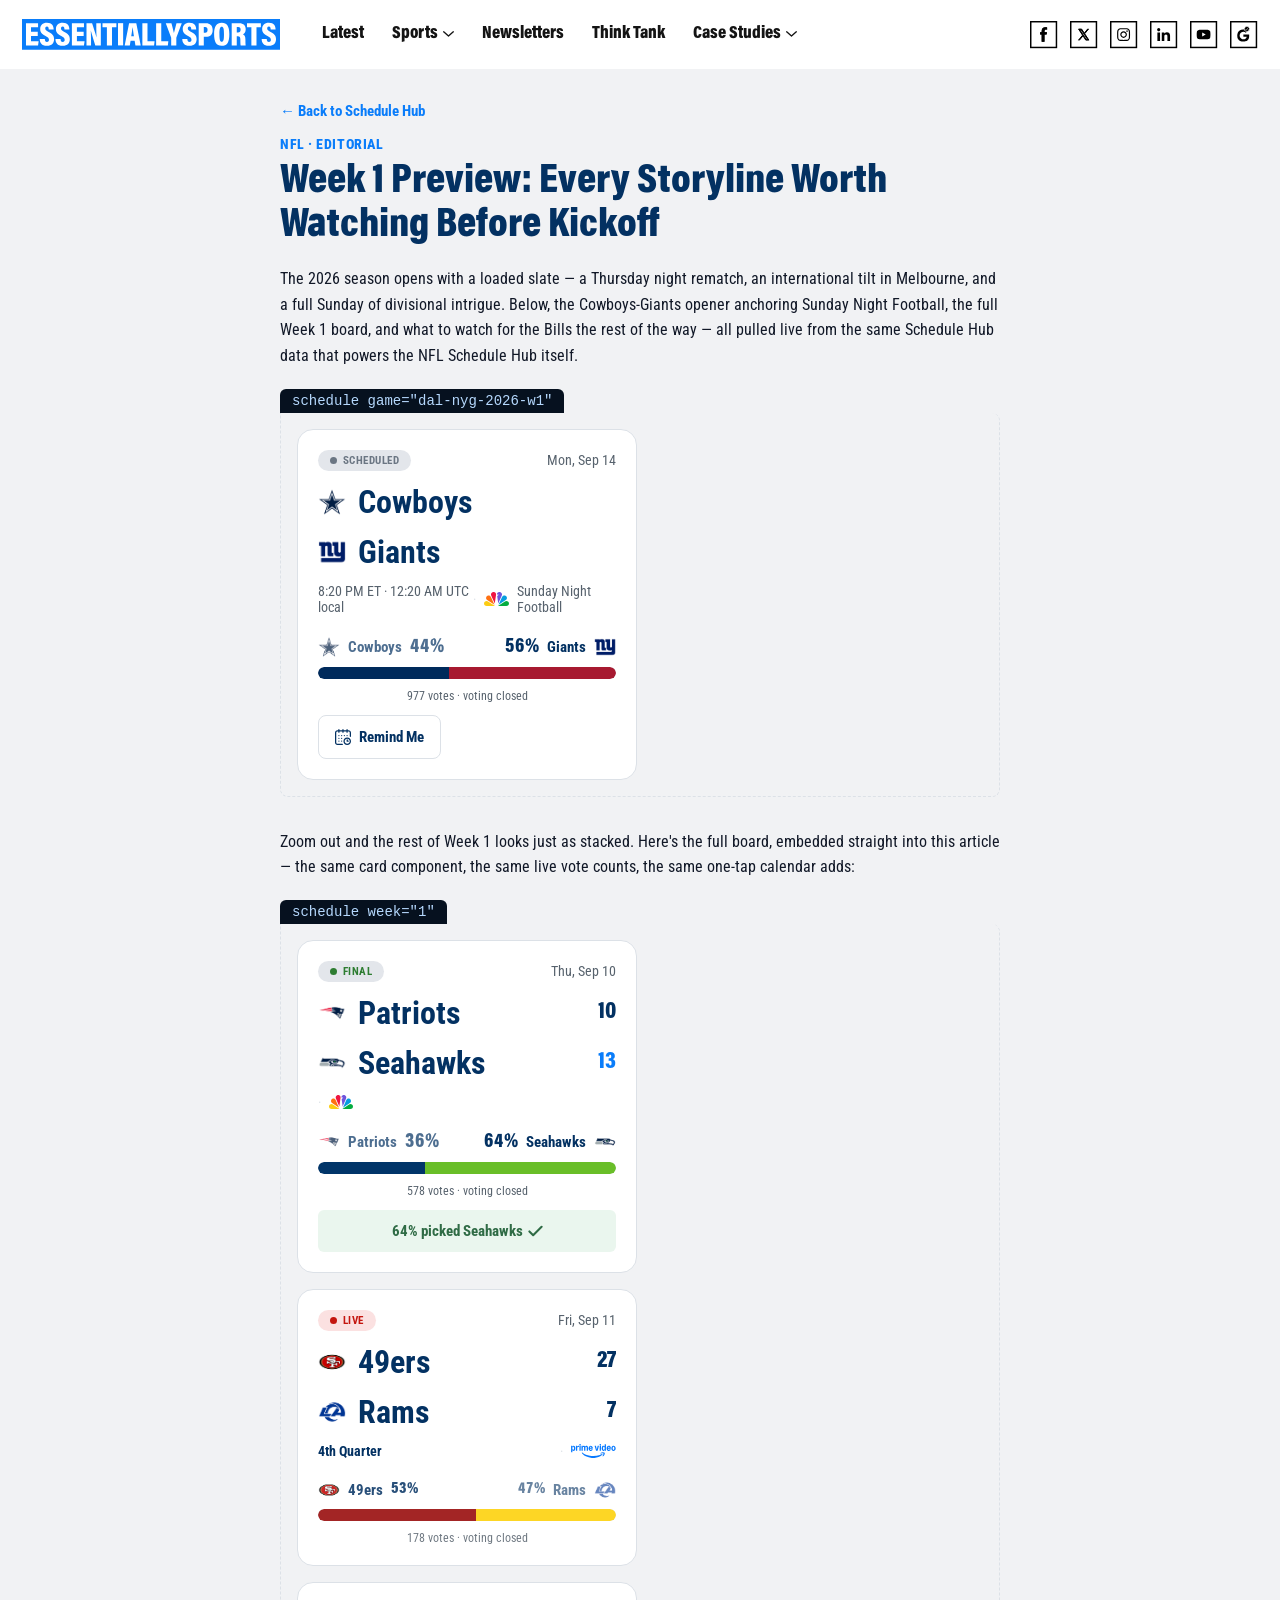
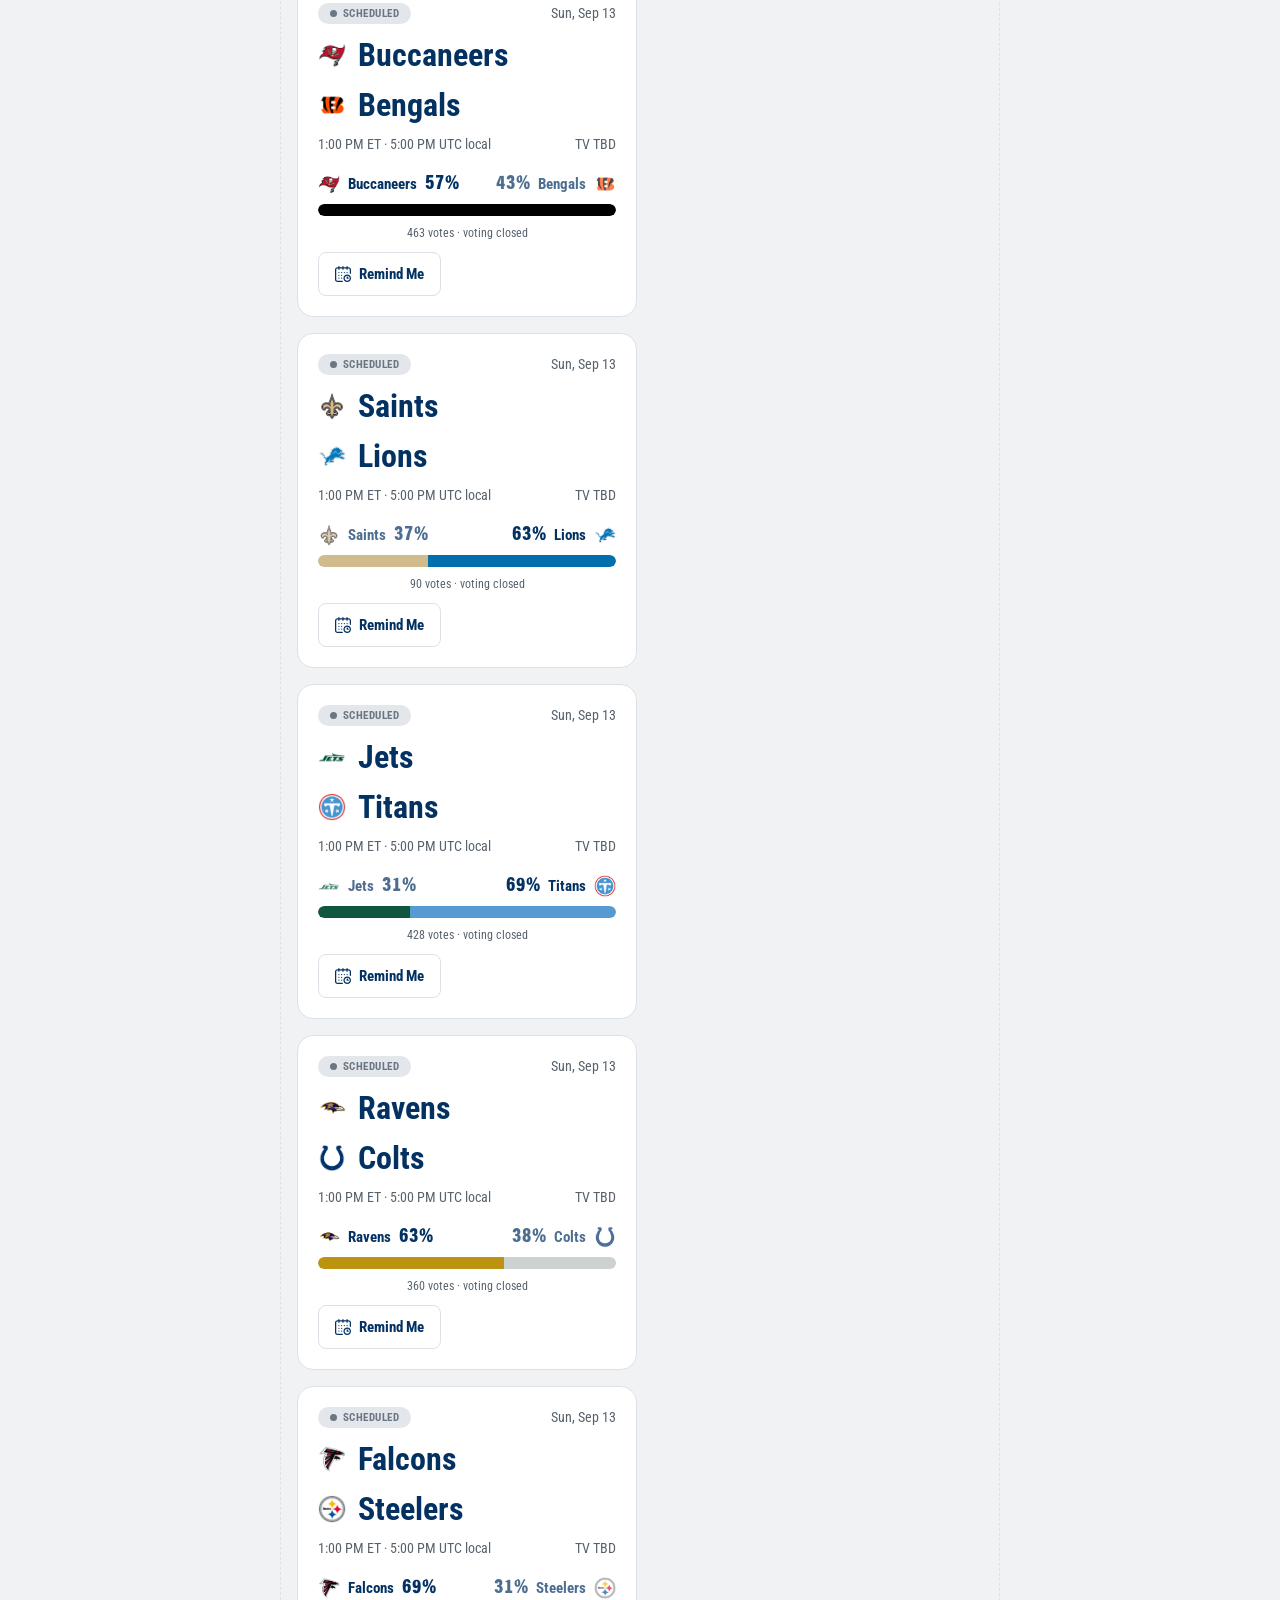
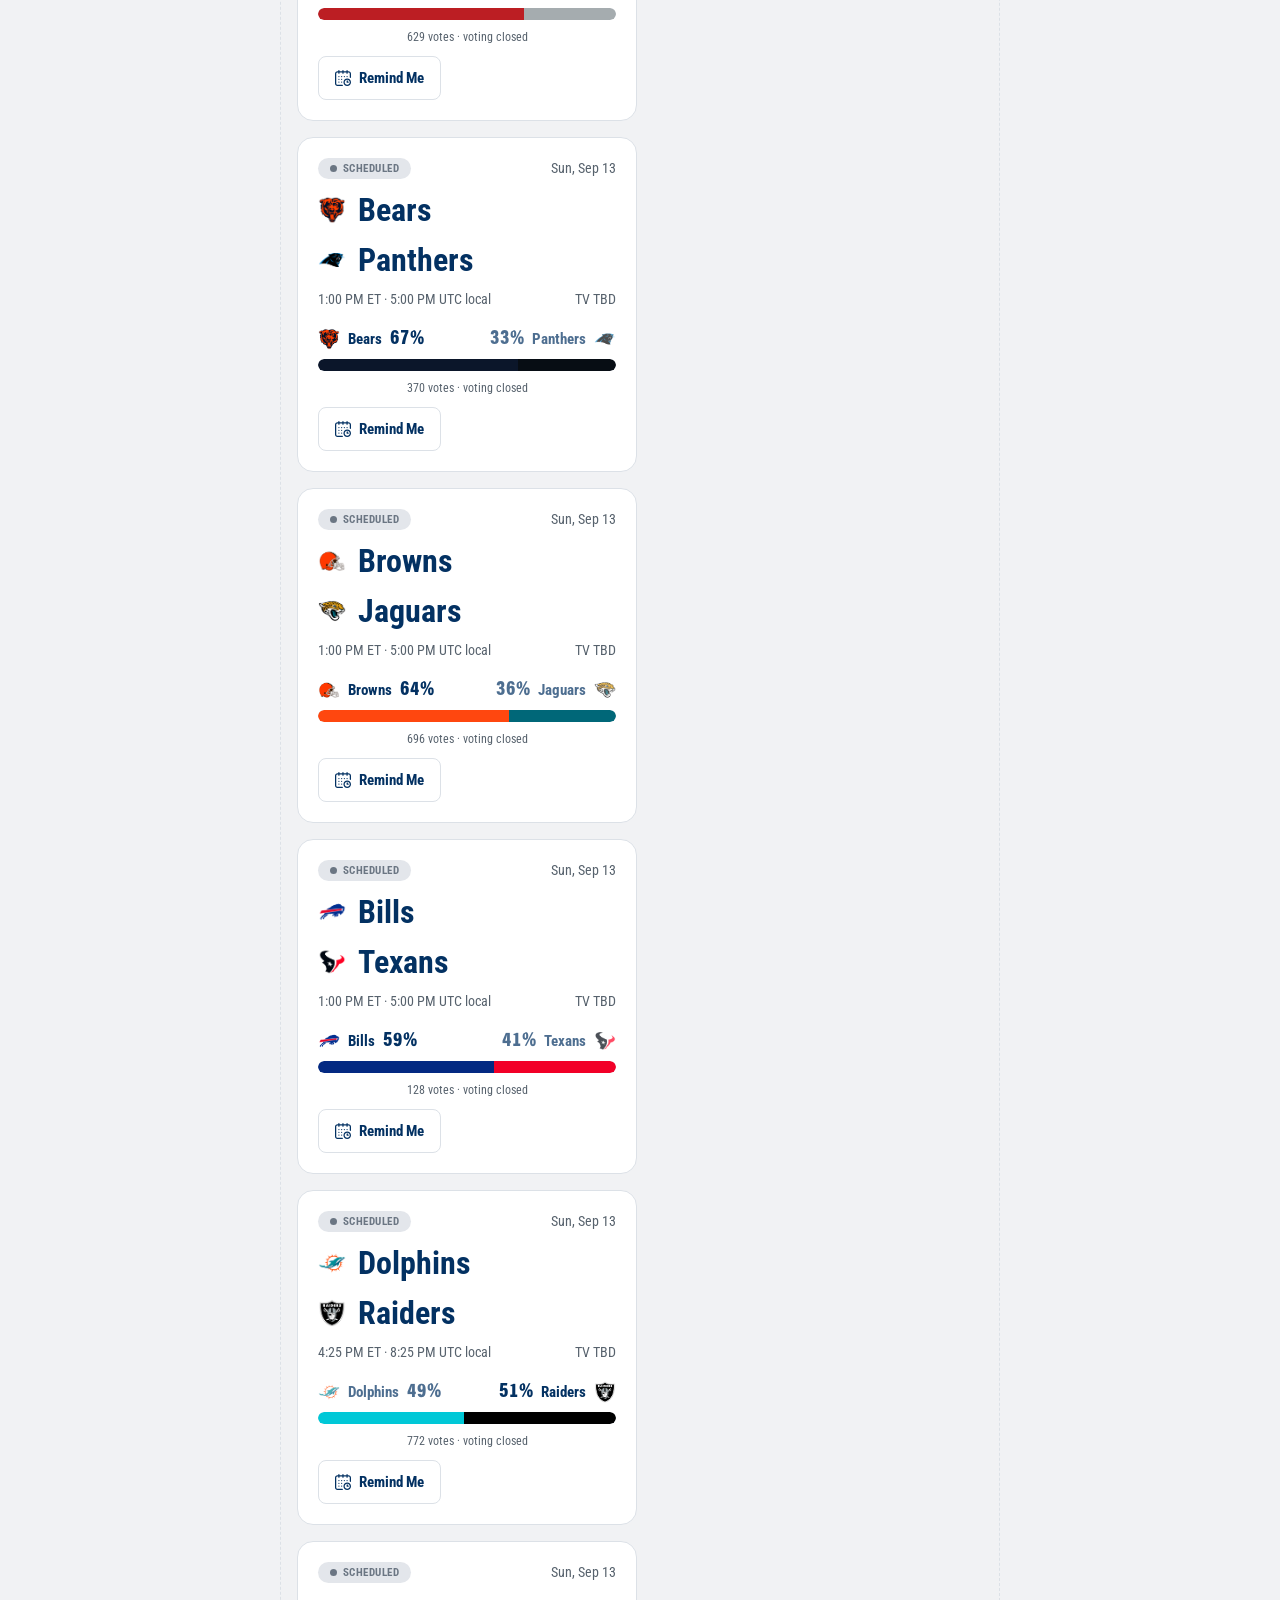
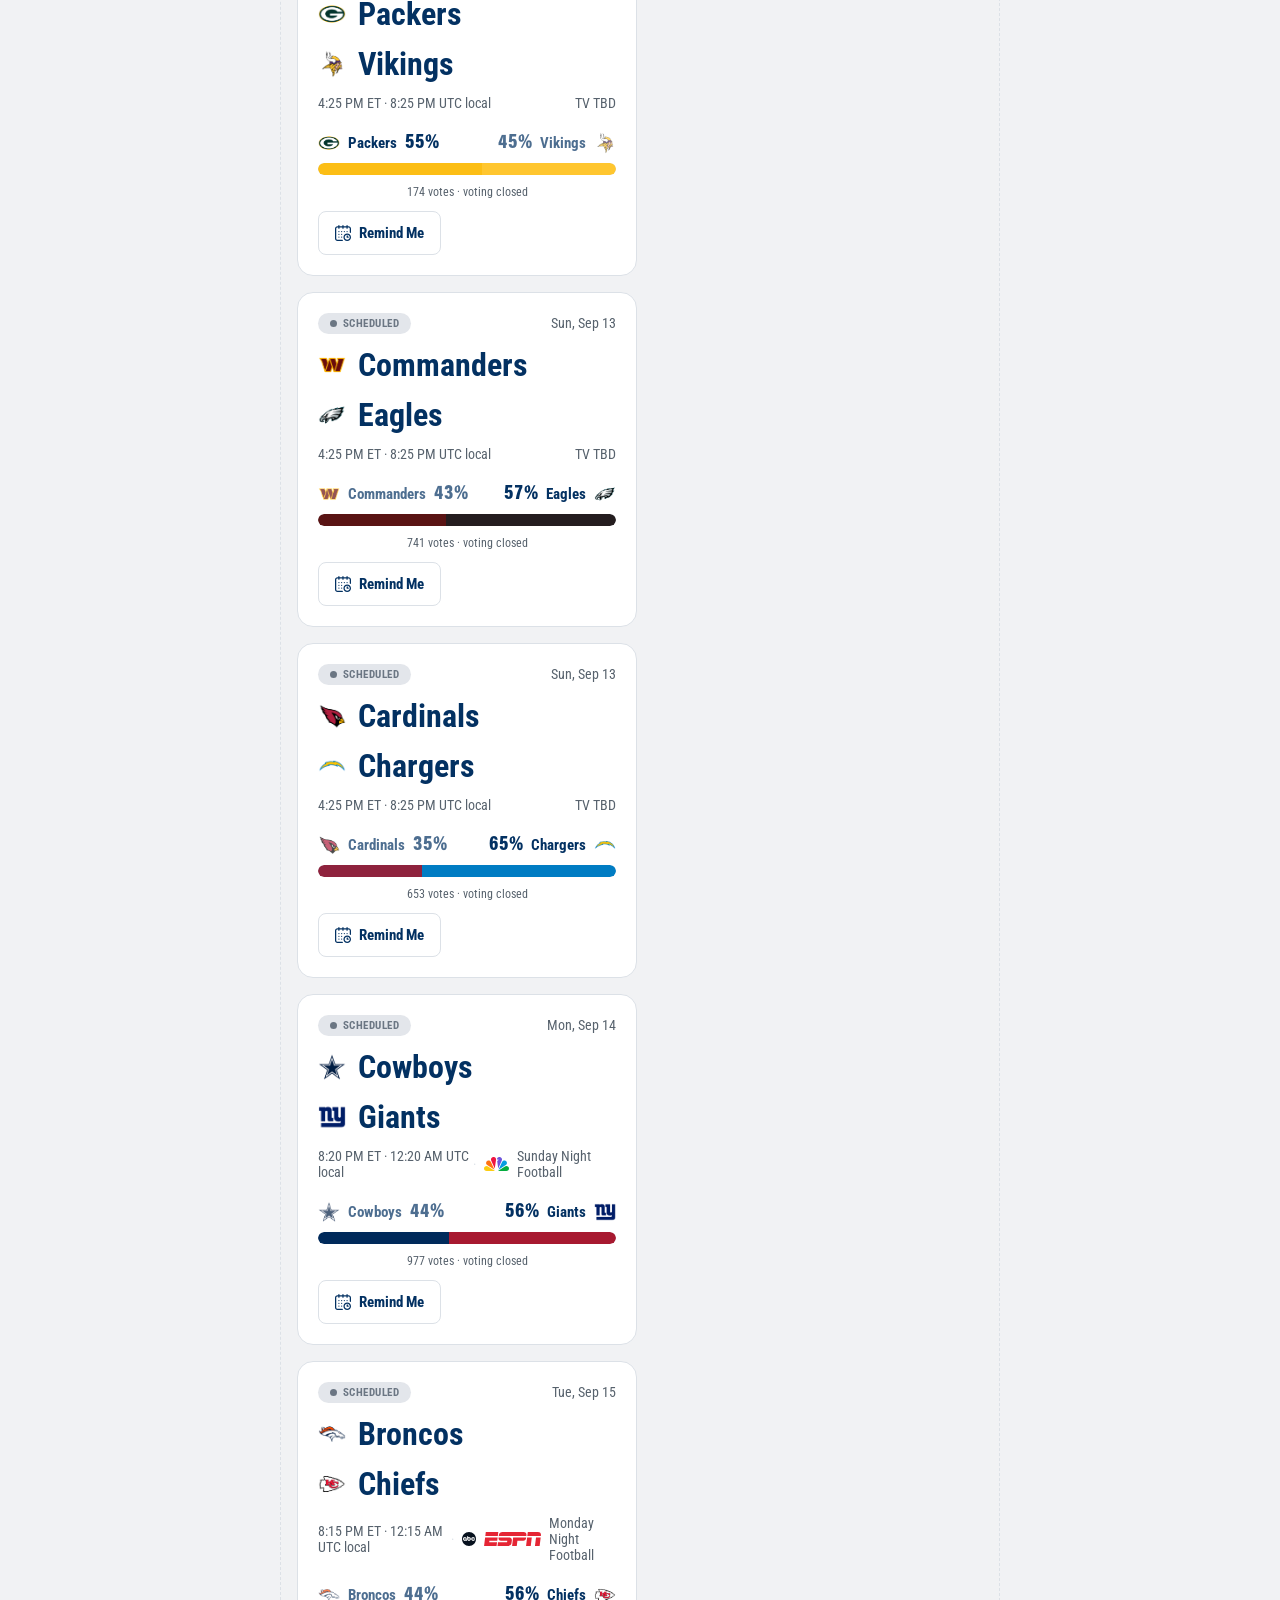
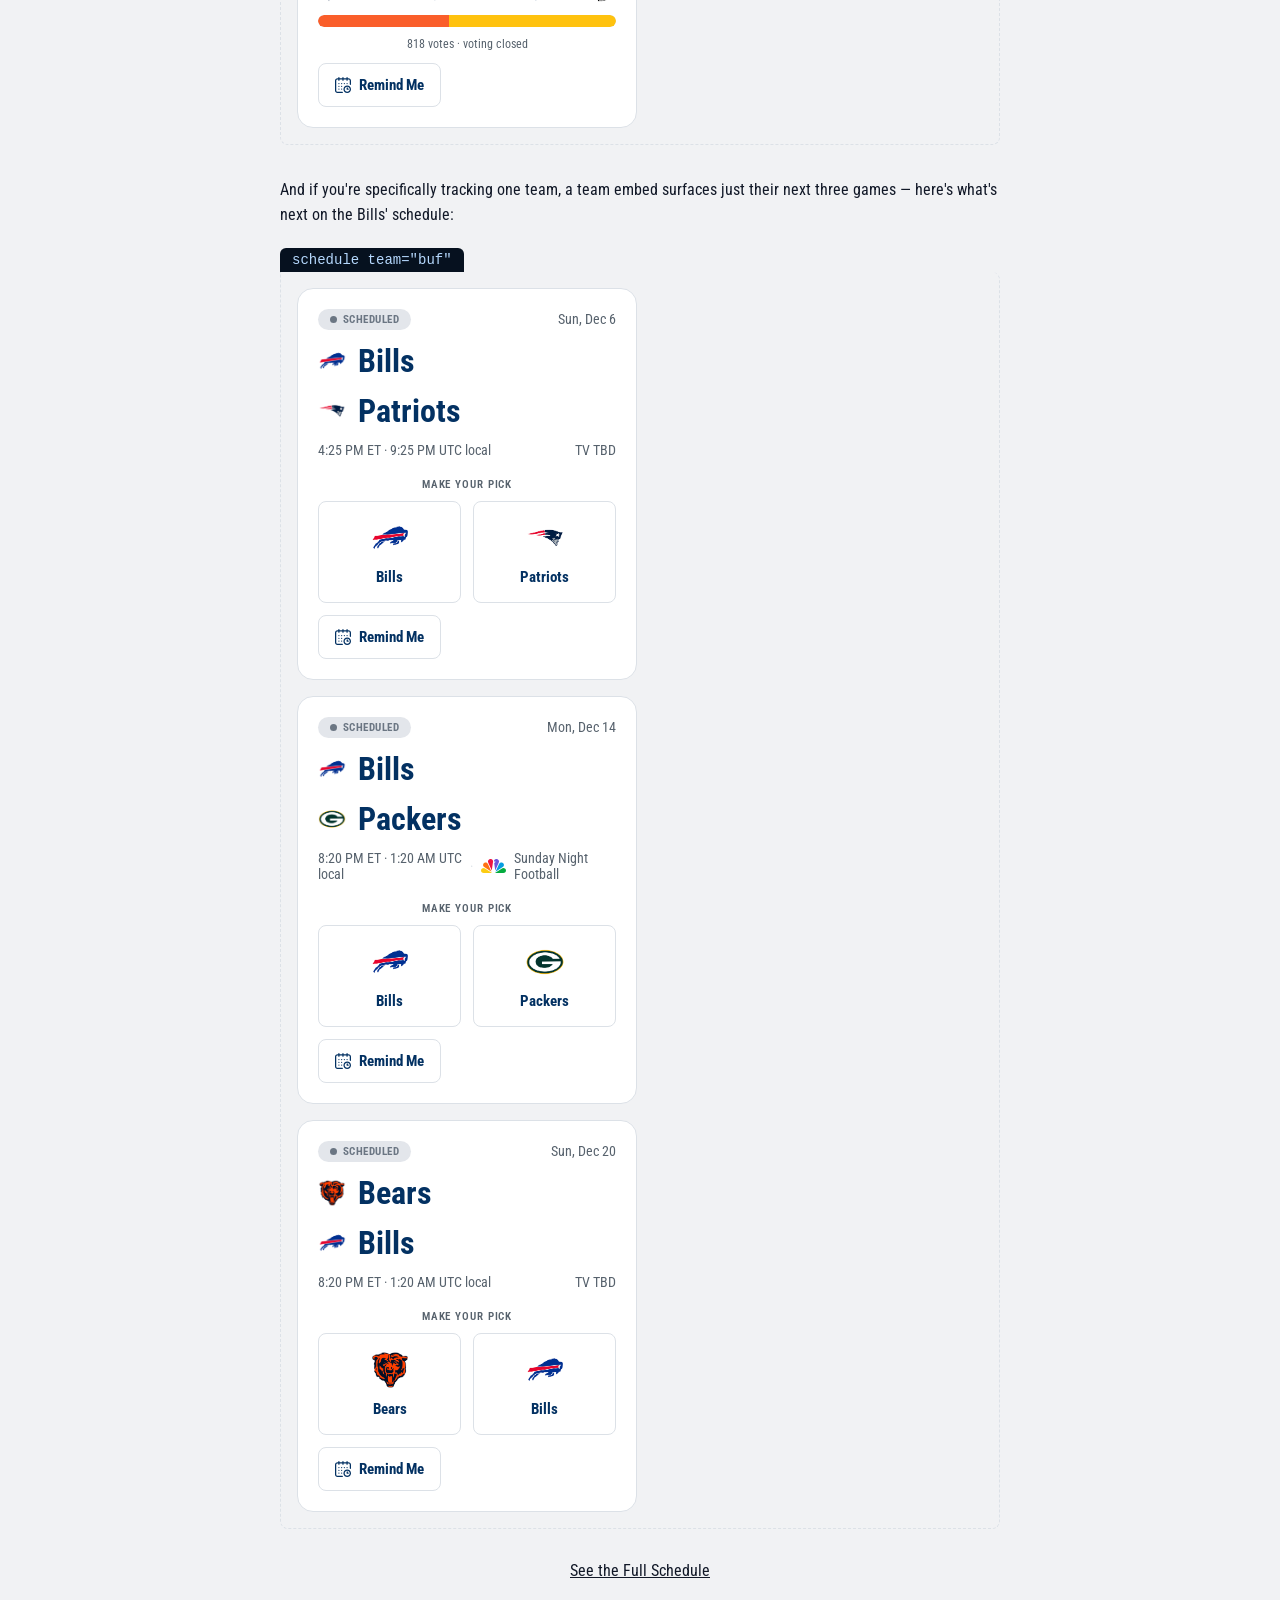
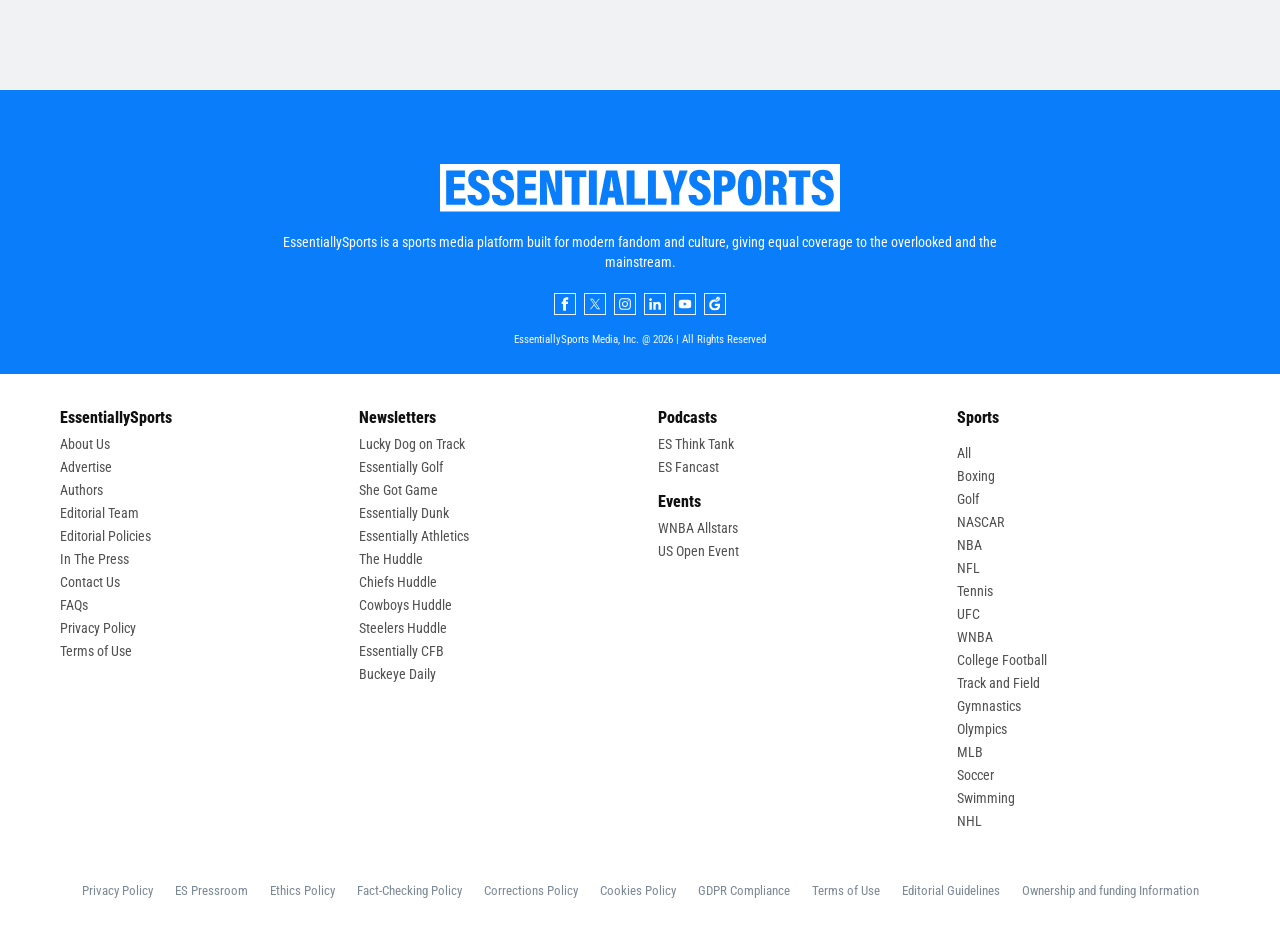
==== commit ed5260a6: "Real ESPN schedule data, showcase voting, and compact-row/toolbar polish Replace all mock schedule d" ====
--- a/article-demo.html
+++ b/article-demo.html
@@ -7,8 +7,8 @@
 <link rel="icon" href="assets/logos/favicon-es.ico">
 <link rel="preconnect" href="https://fonts.gstatic.com" crossorigin>
 <link href="https://fonts.googleapis.com/css2?family=Roboto+Condensed:wght@400;700;800;900&family=Roboto:wght@400;500;700&display=swap" rel="stylesheet">
-<link rel="stylesheet" href="css/tokens.css?v=1789032729">
-<link rel="stylesheet" href="css/styles.css?v=1789032729">
+<link rel="stylesheet" href="css/tokens.css?v=1789096485">
+<link rel="stylesheet" href="css/styles.css?v=1789096485">
 </head>
 <body>
 
@@ -301,11 +301,11 @@
   </div>
 </div>
 
-<script src="js/data.js?v=1789032729"></script>
-<script src="js/voting.js?v=1789032729"></script>
-<script src="js/analytics.js?v=1789032729"></script>
-<script src="js/game-card.js?v=1789032729"></script>
-<script src="js/common.js?v=1789032729"></script>
-<script src="js/embeds.js?v=1789032729"></script>
+<script src="js/data.js?v=1789096485"></script>
+<script src="js/voting.js?v=1789096485"></script>
+<script src="js/analytics.js?v=1789096485"></script>
+<script src="js/game-card.js?v=1789096485"></script>
+<script src="js/common.js?v=1789096485"></script>
+<script src="js/embeds.js?v=1789096485"></script>
 </body>
 </html>
--- a/css/tokens.css
+++ b/css/tokens.css
@@ -101,7 +101,8 @@
 }
 
 * { box-sizing: border-box; margin: 0; padding: 0; }
-html { scroll-behavior: smooth; scroll-padding-top: 82px; color-scheme: light; }
+html { scroll-behavior: smooth; scroll-padding-top: 82px; color-scheme: light; scrollbar-width: none; -ms-overflow-style: none; }
+html::-webkit-scrollbar { display: none; }
 html, body {
   background: var(--bg-page);
   color: var(--text-primary);
--- a/css/styles.css
+++ b/css/styles.css
@@ -174,10 +174,19 @@
 
 /* §6/§7 Consolidated toolbar — view switch (left), week navigation
    (centre), team filter + timezone note (right), all in one sticky row. */
+/* A sibling of .page in the markup (not nested inside it), so it's
+   naturally full-width like the navbar above it — no vw/negative-margin
+   breakout hack needed, and no scrollbar-width edge case to fight.
+   Side padding matches the navbar's own 22px. */
 .hub-toolbar {
-  display: flex; align-items: center; gap: 16px; margin-bottom: 28px;
-  padding: 10px 0; background: var(--canvas);
+  margin-top: 32px; background: var(--canvas);
   position: sticky; top: 69px; z-index: 50;
+}
+/* The controls stay aligned with .page's own 1240px column — only the
+   bar's background/sticky behavior is full-bleed, not the content. */
+.hub-toolbar-inner {
+  display: flex; align-items: center; gap: 16px;
+  max-width: 1240px; margin: 0 auto; padding: 10px 20px;
 }
 .toolbar-right { display: flex; align-items: center; gap: 12px; flex-shrink: 0; }
 
@@ -300,7 +309,7 @@
    two labels pinned to the outer edges. Away is name-then-logo and home
    is logo-then-name, so on each side the logo — the biggest, most
    identifiable element — sits nearest the score. */
-.sc-main { display: grid; grid-template-columns: 1fr auto 1fr; align-items: center; gap: 20px; }
+.sc-main { display: grid; grid-template-columns: 1fr auto 1fr; align-items: center; gap: 40px; margin-top: 14px; }
 .sc-team { display: flex; align-items: center; gap: 16px; min-width: 0; }
 .sc-team.away { justify-content: flex-end; }
 .sc-team.home { justify-content: flex-start; }
@@ -351,9 +360,9 @@
      .sc-vote-results — closed / after voting — a percentage bar
        attached to each team, with animated fill + count-up (game-card.js)
    =========================================================== */
-.sc-vote-panel { margin-top: 20px; }
+.sc-vote-panel { margin: 20px auto 0; max-width: 100%; }
 .vote-heading {
-  font-family: var(--font-ui); font-weight: 800; font-size: var(--fs-label); letter-spacing: .08em;
+  font-family: var(--font-ui); font-weight: 600; font-size: var(--fs-label); letter-spacing: .08em;
   text-transform: uppercase; color: var(--hub-text-muted); margin-bottom: 10px; text-align: center;
 }
 .vote-options { display: grid; grid-template-columns: 1fr 1fr; gap: 12px; }
@@ -384,7 +393,7 @@
 .vote-option.selected .vote-indicator svg { width: 10px; height: 8px; }
 .vote-option.unselected { opacity: .55; }
 
-.sc-vote-results { margin-top: 20px; }
+.sc-vote-results { margin: 20px auto 0; max-width: 100%; }
 .vote-summary { display: flex; align-items: baseline; justify-content: space-between; gap: 12px; margin-top: 10px; }
 .vote-summary.no-pick { justify-content: center; }
 .vote-pick { font-family: var(--font-ui); font-weight: 400; font-size: var(--fs-meta); color: var(--hub-text-muted); }
@@ -438,7 +447,7 @@
 .cc-team { display: flex; align-items: center; gap: 10px; }
 .cc-team img { width: 32px; height: 32px; object-fit: contain; flex-shrink: 0; }
 .cc-market { font-family: var(--font-ui); font-weight: 400; font-size: 14px; color: var(--hub-text-muted); }
-.cc-nick { font-family: var(--font-ui); font-weight: 800; font-size: var(--fs-team); color: var(--text-navy); }
+.cc-nick { font-family: var(--font-ui); font-weight: 800; font-size: calc(var(--fs-team) - 8px); color: var(--text-navy); }
 .cc-team.loser .cc-nick { color: var(--hub-text-muted); }
 
 /* Fixed width, not flex-grown — every row's vote/results block is the
@@ -450,10 +459,6 @@
 .cc-vote-slot { flex: 1 1 auto; display: flex; justify-content: flex-end; min-width: 0; }
 .cc-vote, .cc-results { flex: 0 0 320px; width: 320px; }
 .cc-vote { display: flex; flex-direction: column; align-items: flex-end; gap: 8px; }
-.cc-vote-label {
-  font-family: var(--font-ui); font-weight: 800; font-size: var(--fs-label); letter-spacing: .08em;
-  text-transform: uppercase; color: var(--hub-text-muted);
-}
 .cc-vote-choice {
   display: flex; align-items: center; width: 100%;
   border: 1.5px solid var(--ui-border); border-radius: var(--button-radius); overflow: hidden;
@@ -481,7 +486,6 @@
 .cc-results-fill:last-child { border-radius: 0 999px 999px 0; }
 
 .cc-action { flex: 0 0 auto; }
-.cc-action .btn { min-height: 40px; font-size: 13px; padding: 0 14px; }
 
 /* Primary + secondary actions */
 .btn {
@@ -540,7 +544,7 @@
 @media (max-width: 768px) {
   /* Toolbar stacks: view switch, then week nav, then filter + timezone —
      each full width instead of squeezed into one row. */
-  .hub-toolbar { flex-direction: column; align-items: stretch; gap: 12px; }
+  .hub-toolbar-inner { flex-direction: column; align-items: stretch; gap: 12px; }
   .view-toggle { align-self: center; }
   .week-nav { width: 100%; }
   .toolbar-right { width: 100%; justify-content: center; }
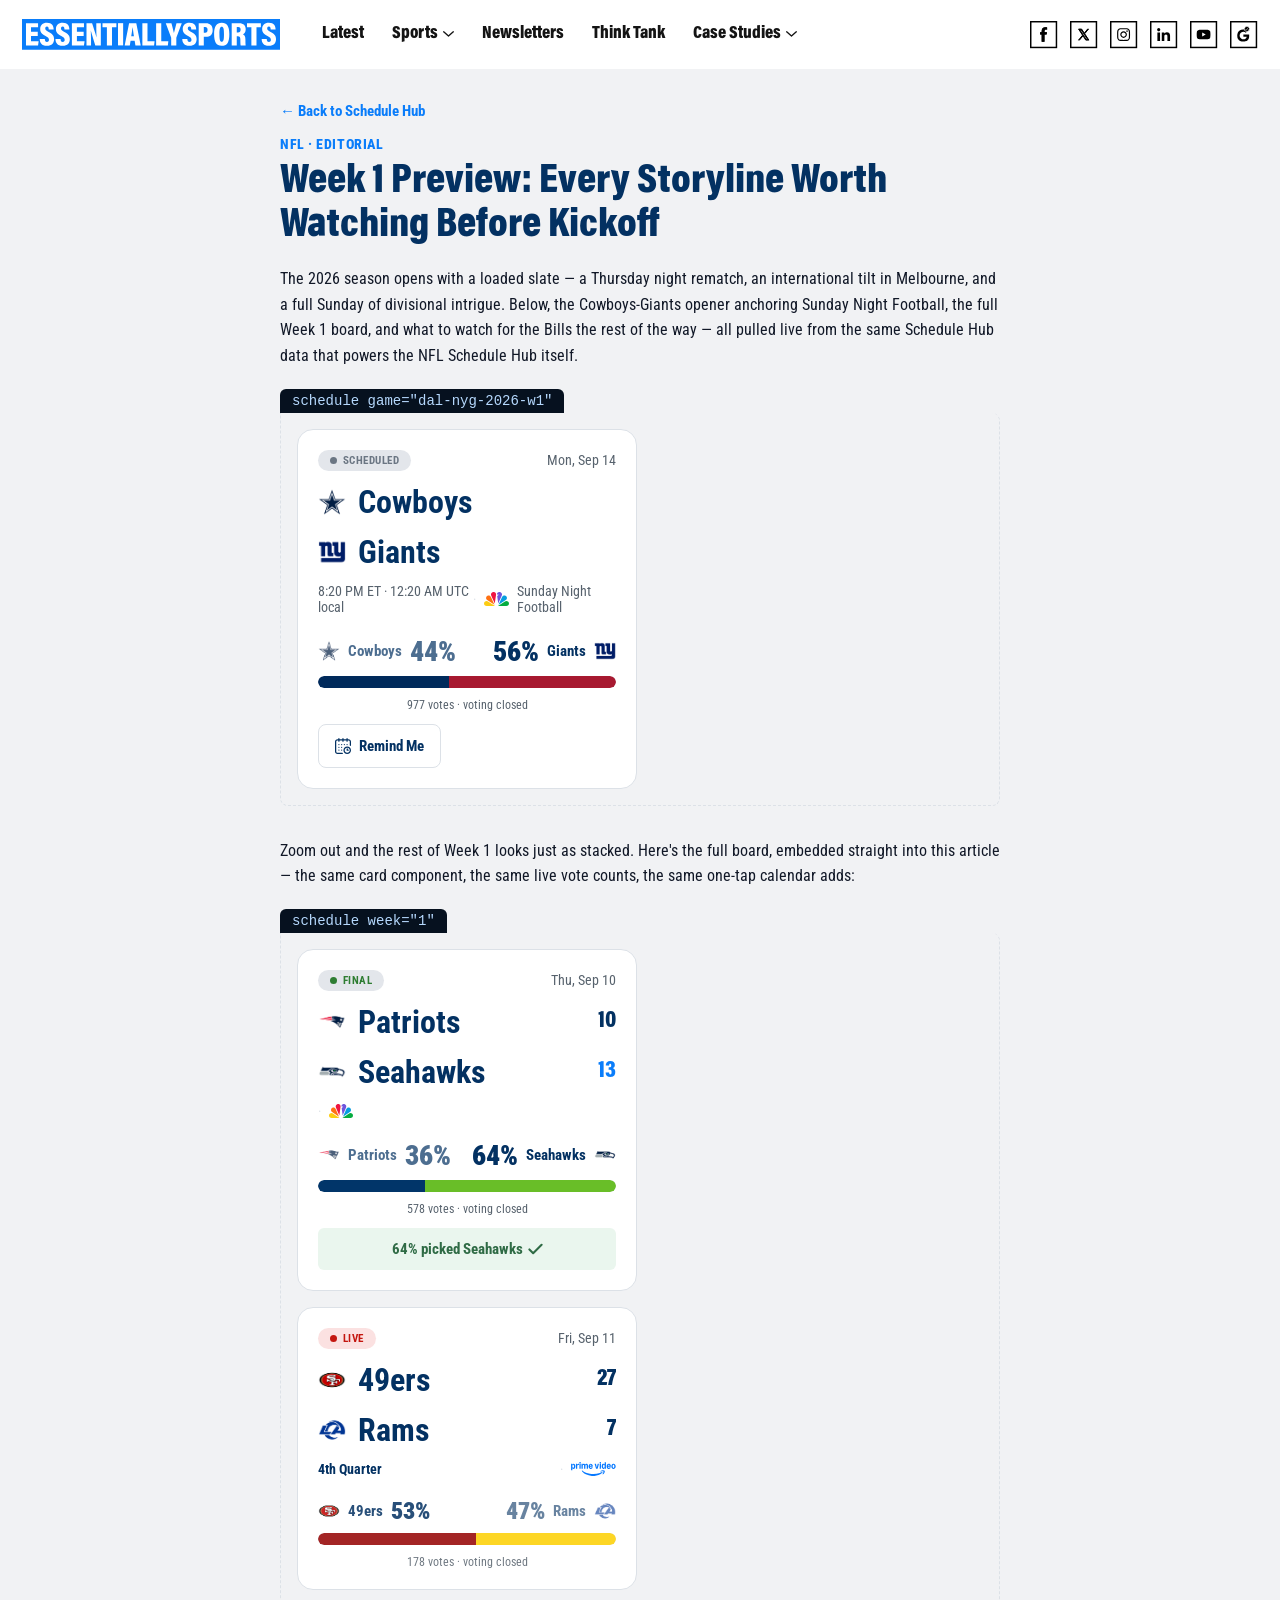
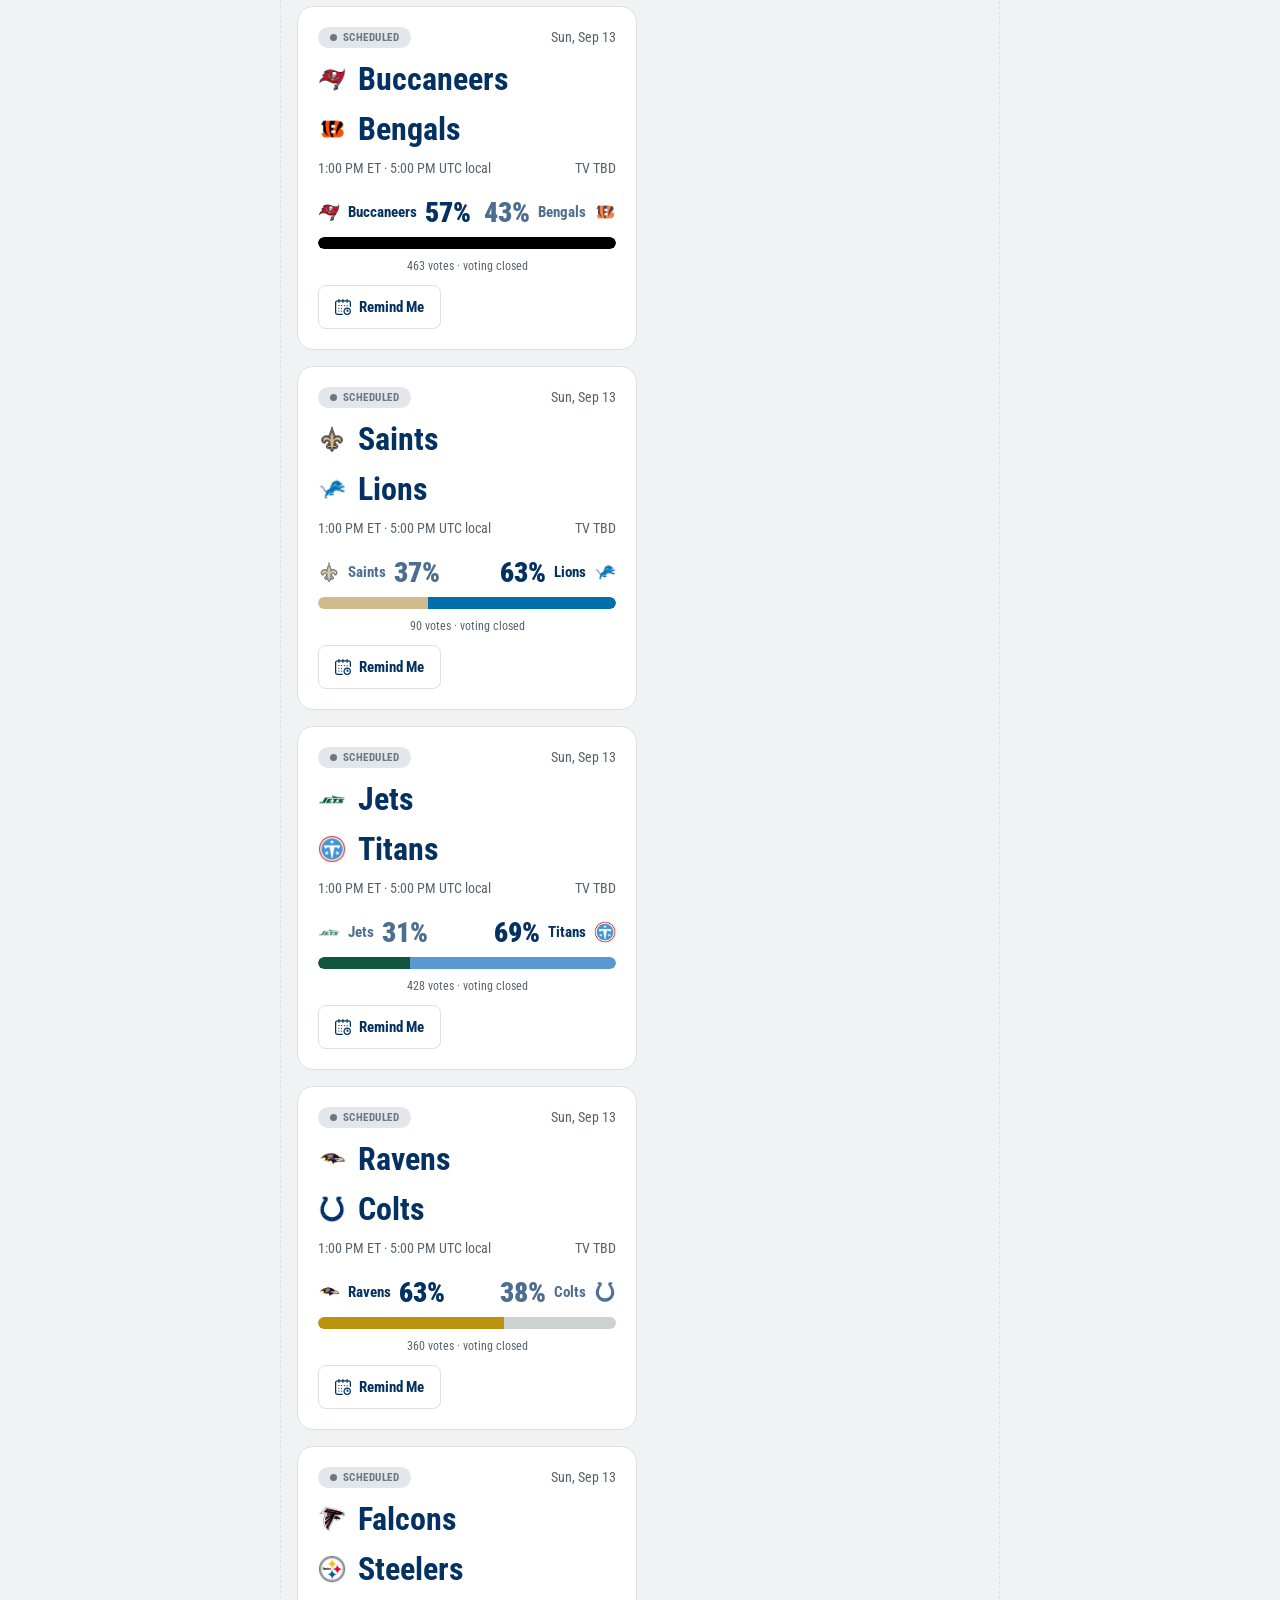
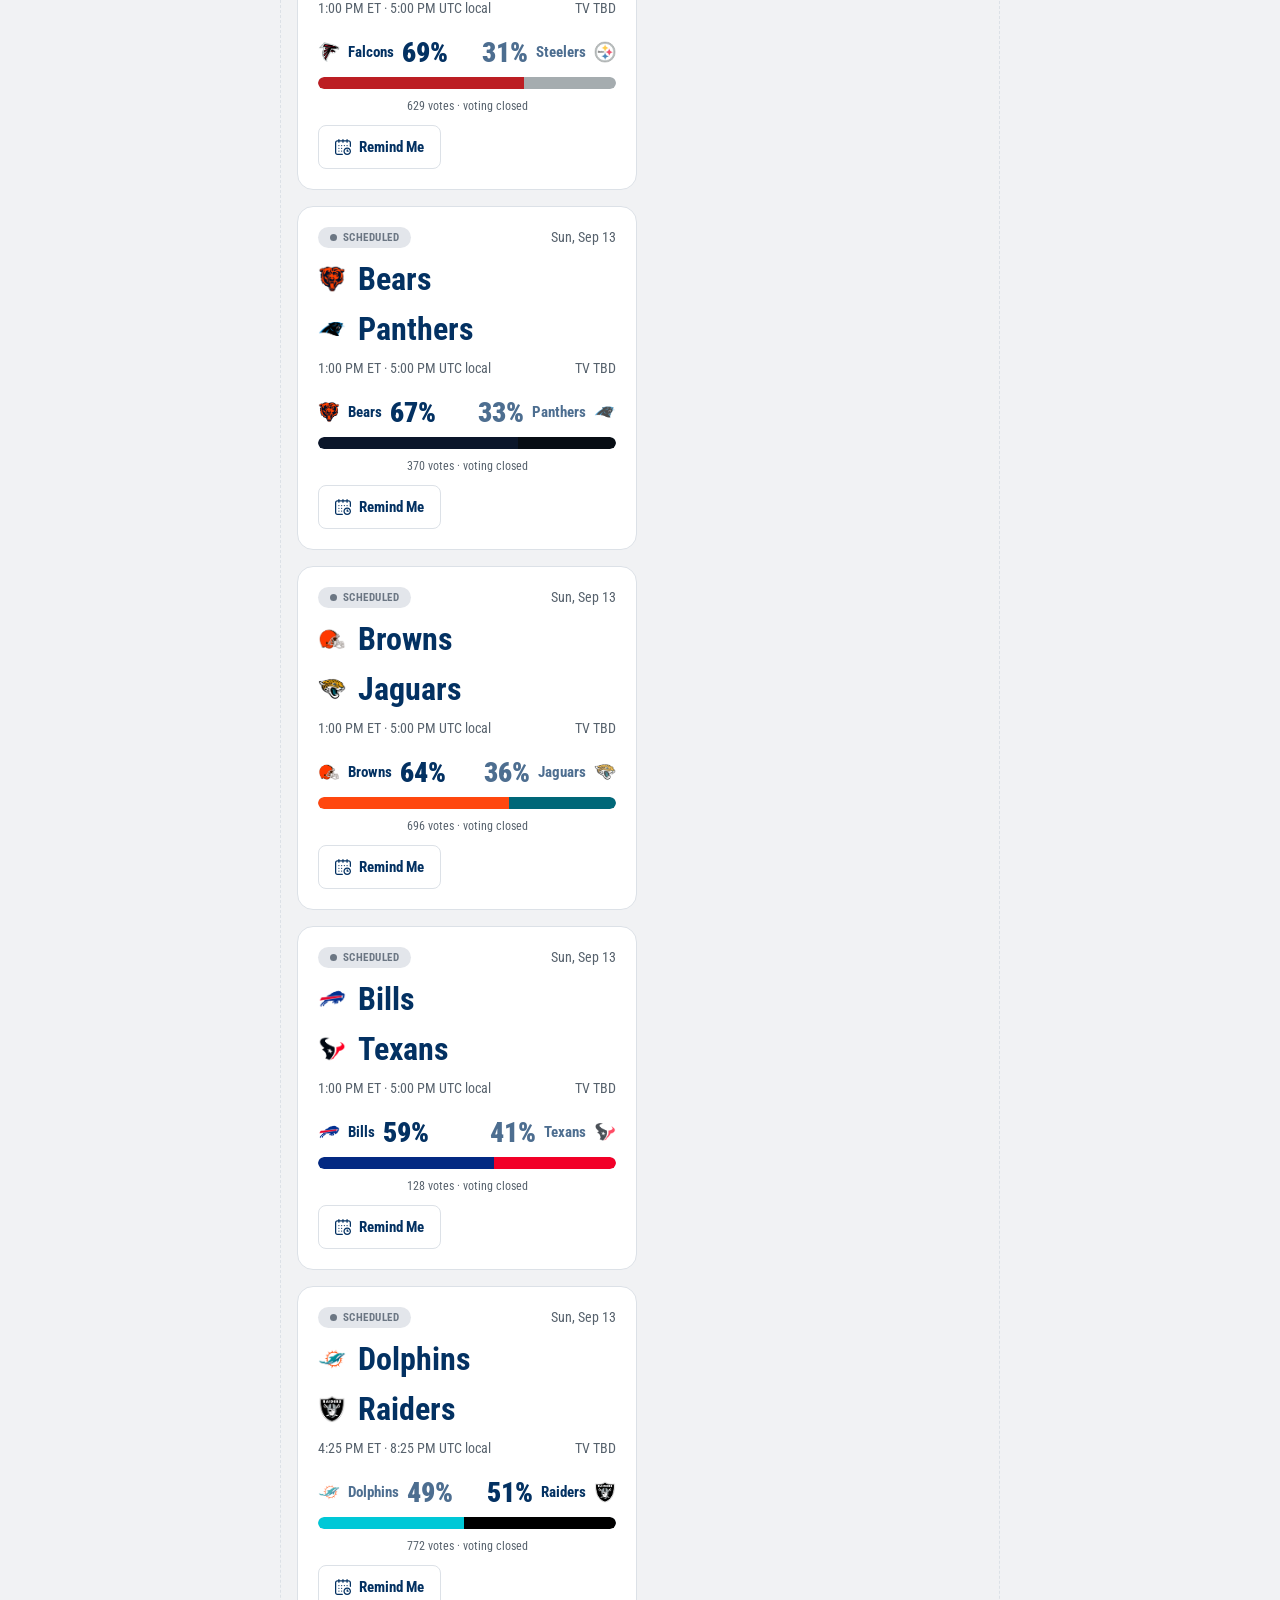
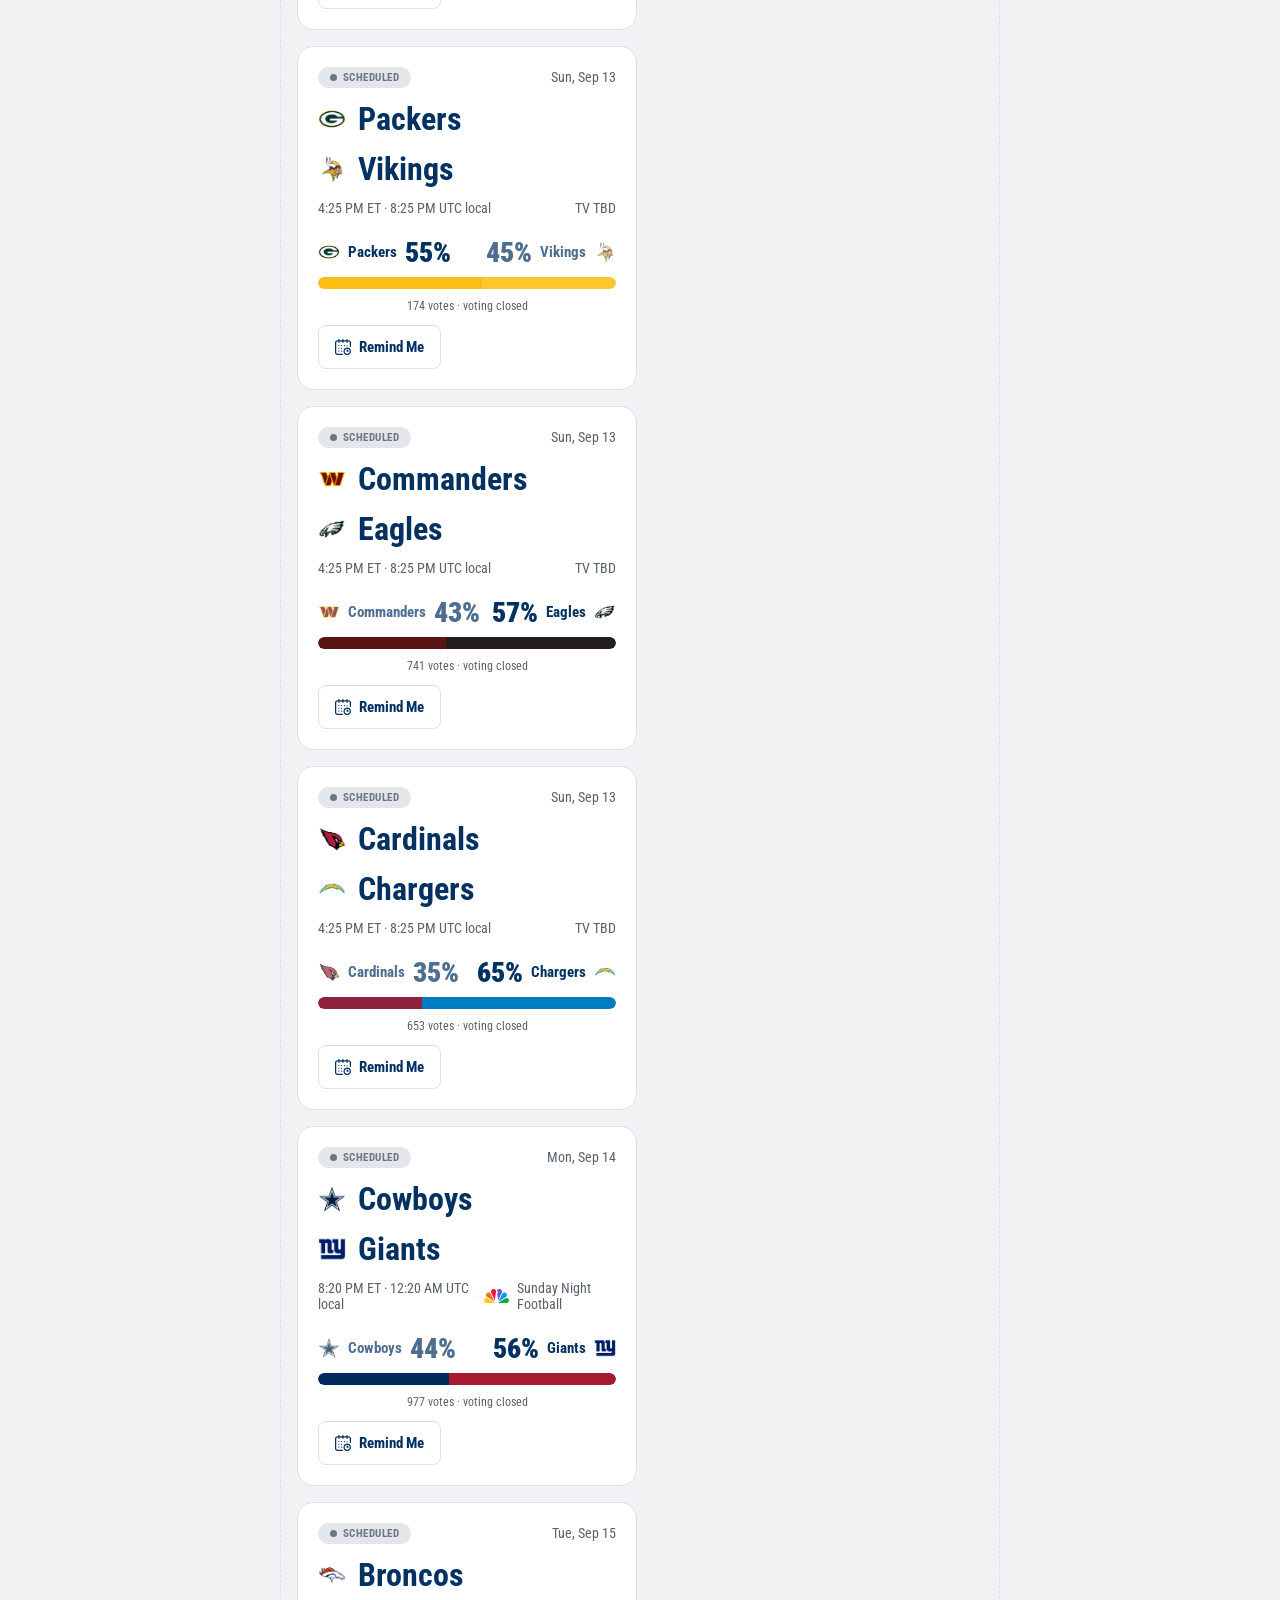
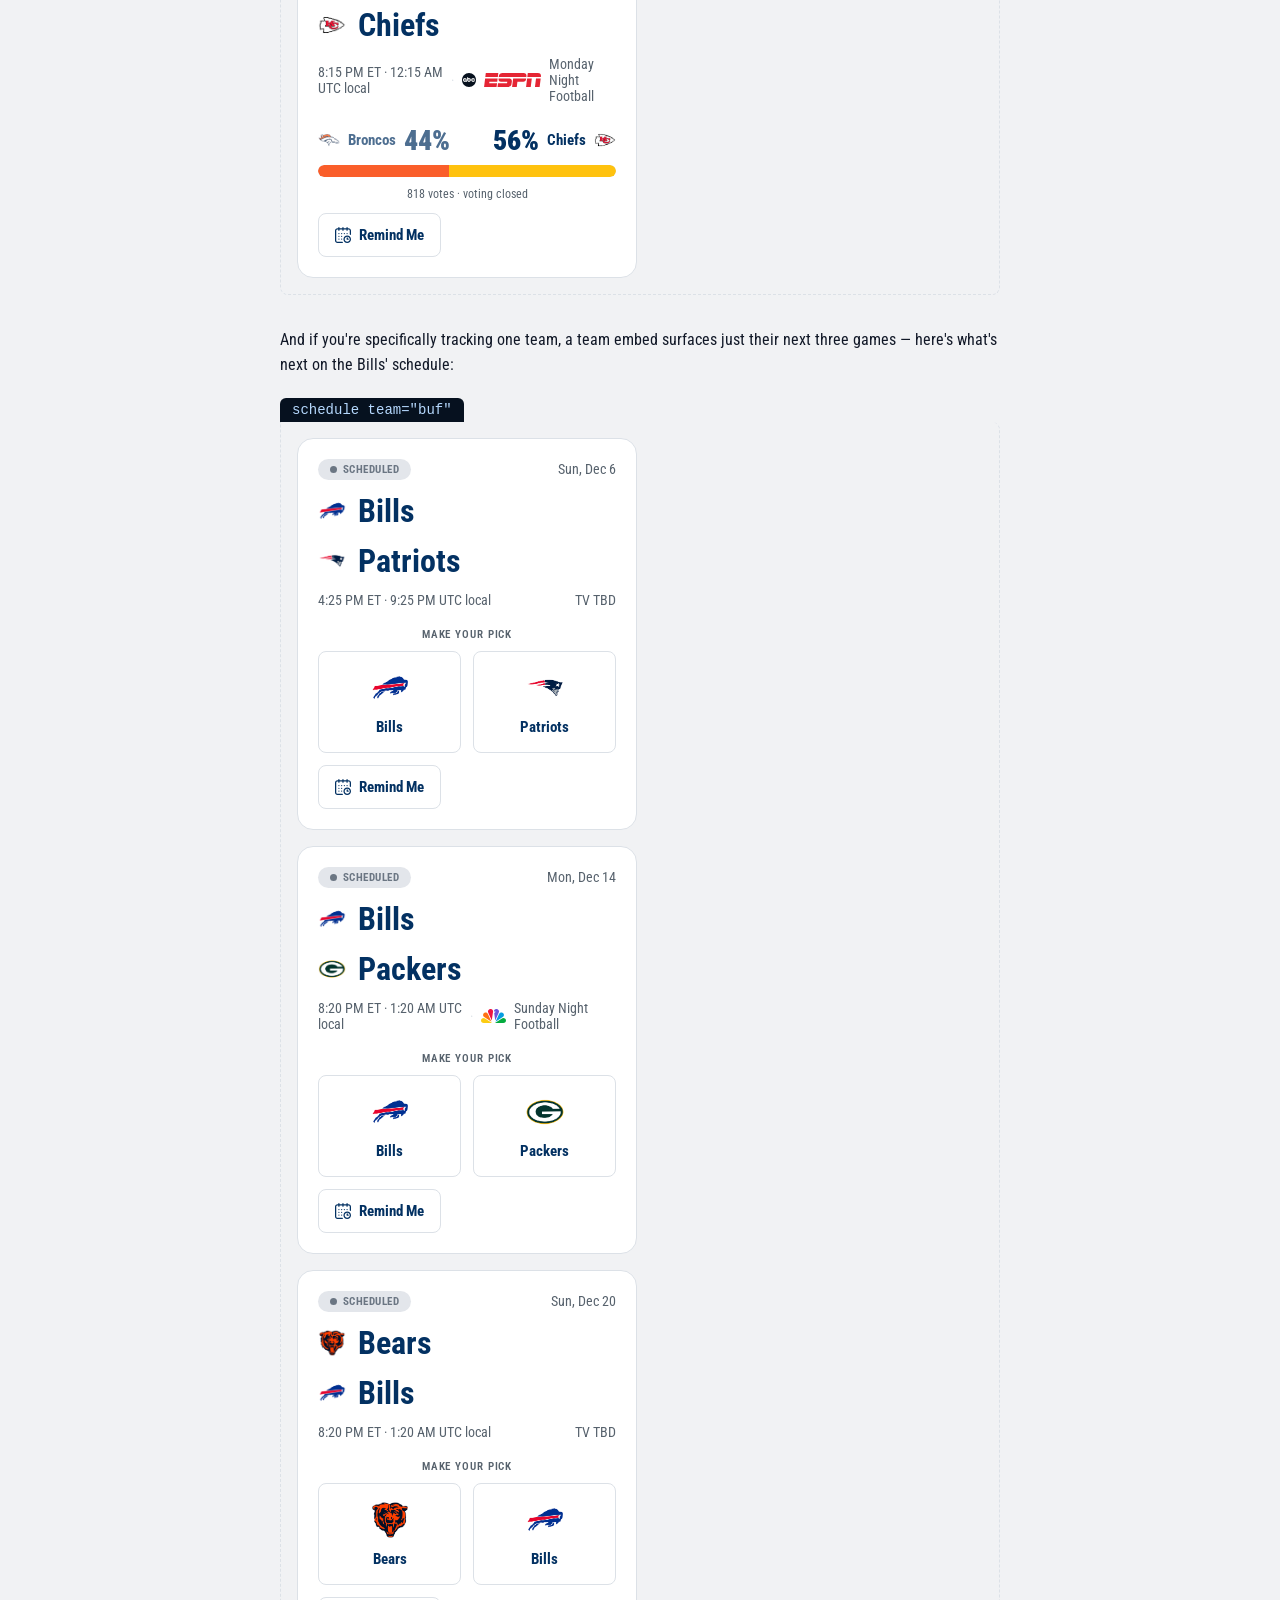
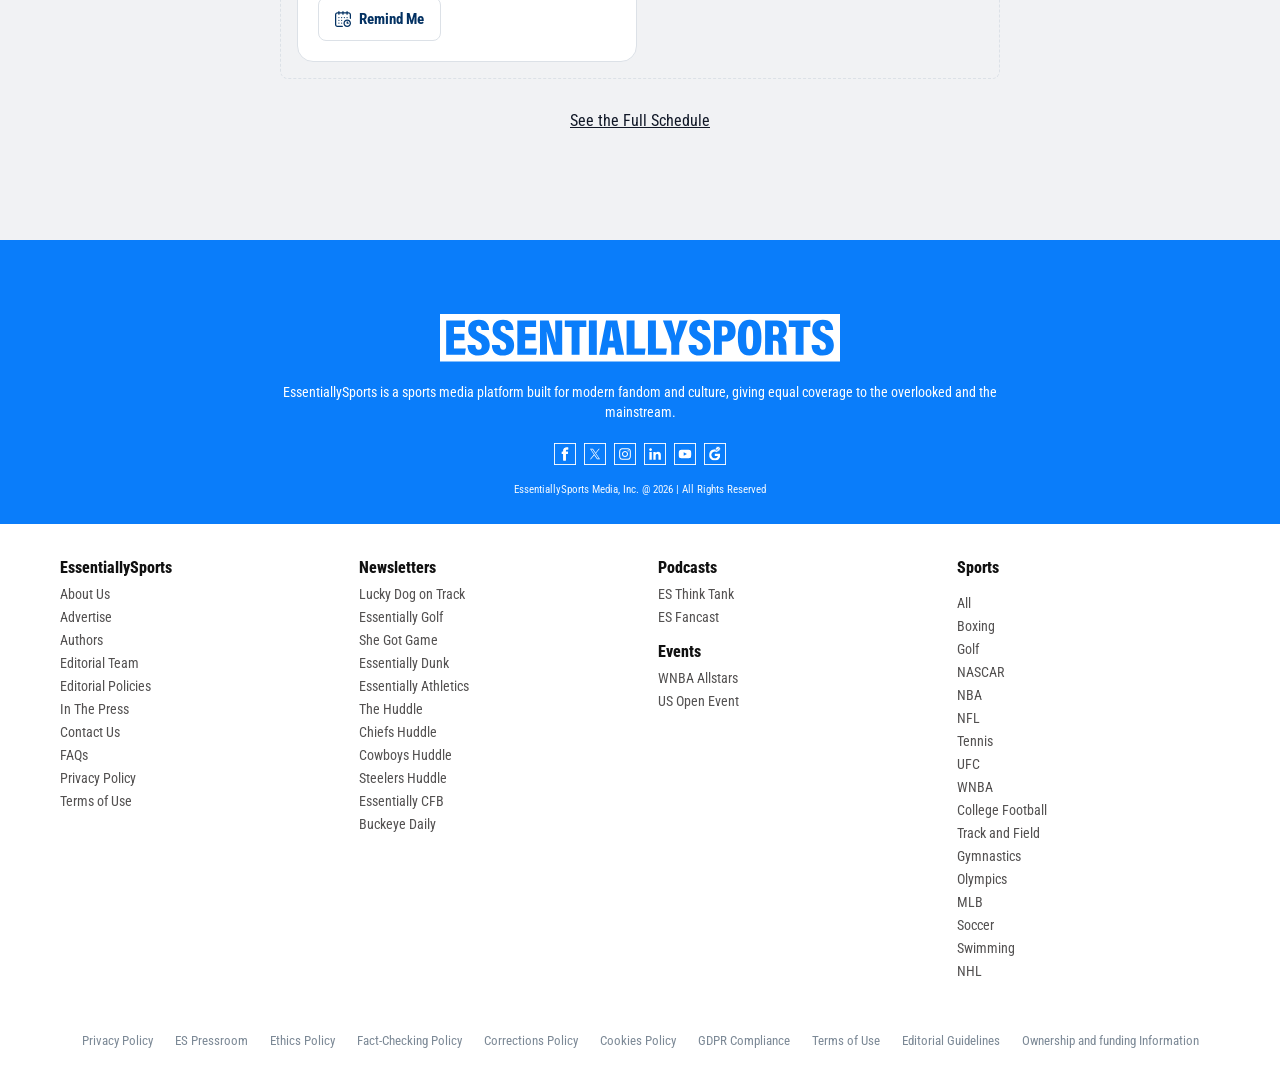
==== commit e4a867bd: "Redesign the live-game featured card and add a broadcast vote animation Give live games their own fe" ====
--- a/article-demo.html
+++ b/article-demo.html
@@ -7,8 +7,8 @@
 <link rel="icon" href="assets/logos/favicon-es.ico">
 <link rel="preconnect" href="https://fonts.gstatic.com" crossorigin>
 <link href="https://fonts.googleapis.com/css2?family=Roboto+Condensed:wght@400;700;800;900&family=Roboto:wght@400;500;700&display=swap" rel="stylesheet">
-<link rel="stylesheet" href="css/tokens.css?v=1789096485">
-<link rel="stylesheet" href="css/styles.css?v=1789096485">
+<link rel="stylesheet" href="css/tokens.css?v=1789105215">
+<link rel="stylesheet" href="css/styles.css?v=1789105215">
 </head>
 <body>
 
@@ -301,11 +301,11 @@
   </div>
 </div>
 
-<script src="js/data.js?v=1789096485"></script>
-<script src="js/voting.js?v=1789096485"></script>
-<script src="js/analytics.js?v=1789096485"></script>
-<script src="js/game-card.js?v=1789096485"></script>
-<script src="js/common.js?v=1789096485"></script>
-<script src="js/embeds.js?v=1789096485"></script>
+<script src="js/data.js?v=1789105215"></script>
+<script src="js/voting.js?v=1789105215"></script>
+<script src="js/analytics.js?v=1789105215"></script>
+<script src="js/game-card.js?v=1789105215"></script>
+<script src="js/common.js?v=1789105215"></script>
+<script src="js/embeds.js?v=1789105215"></script>
 </body>
 </html>
--- a/css/styles.css
+++ b/css/styles.css
@@ -108,7 +108,7 @@
    a mobile crop via <picture> at 640px. Natural aspect ratio, no forced
    height/crop: the image's own height drives the banner's height at
    every width, so nothing gets cut off. */
-.hero-banner { background: var(--canvas); text-align: center; }
+.hero-banner { background: var(--canvas); text-align: center; padding-top: 28px; }
 .hero-banner-img { display: block; width: 100%; height: auto; max-width: 2560px; margin: 0 auto; }
 
 /* Footer — two-toned: blue hero band on top, white body below (site-chrome.css pattern) */
@@ -269,12 +269,25 @@
   font-family: var(--font-ui); font-weight: 600; font-size: 13px; letter-spacing: .02em;
   padding: 10px 20px;
   border-radius: var(--radius-lg) var(--radius-lg) 0 0;
-}
+  display: flex; align-items: center; justify-content: center; gap: 8px;
+}
+.sc-happening-banner.sc-happening-live {
+  background: var(--live-soft); color: var(--live);
+  padding: 12px 20px; font-size: 12px;
+}
+.sc-live-dot {
+  width: 6px; height: 6px; border-radius: 50%; background: var(--live);
+  animation: liveDotPulse 1.6s ease-in-out infinite;
+}
+@keyframes liveDotPulse {
+  0%, 100% { opacity: 1; } 50% { opacity: .35; }
+}
+@media (prefers-reduced-motion: reduce) { .sc-live-dot { animation: none; } }
 /* Flush against the card below — no gap, no rounded corners where the
    two meet, so it reads as one connected block. */
 .sc-happening-banner + .schedule-card,
 .sc-happening-banner + .cc-row {
-  border-top-left-radius: 0; border-top-right-radius: 0;
+  border-top-left-radius: 0; border-top-right-radius: 0; border-top: none;
 }
 
 /* ===========================================================
@@ -286,7 +299,7 @@
 .schedule-card {
   position: relative; background: var(--surface);
   border: 1px solid var(--ui-border); border-radius: var(--radius-lg);
-  box-shadow: 0 2px 10px rgba(6,17,31,.035), 0 1px 2px rgba(6,17,31,.03);
+  box-shadow: 0 10px 28px rgba(6,17,31,.025);
   padding: 26px; --status-color: var(--neutral-status);
   transition: transform .18s var(--motion-standard), box-shadow .18s var(--motion-standard), border-color .18s var(--motion-standard);
   animation: cardIn .32s var(--motion-standard) backwards;
@@ -294,7 +307,7 @@
 }
 @keyframes cardIn { from { opacity: 0; transform: translateY(6px); } to { opacity: 1; transform: none; } }
 @media (prefers-reduced-motion: reduce) { .schedule-card { animation: none; } }
-.schedule-card:hover { transform: translateY(-2px); border-color: var(--ui-border); box-shadow: 0 6px 16px rgba(6,17,31,.06), 0 2px 4px rgba(6,17,31,.04); }
+.schedule-card:hover { transform: translateY(-2px); border-color: var(--ui-border); box-shadow: 0 14px 36px rgba(6,17,31,.05); }
 .schedule-card.status-live { --status-color: var(--live); }
 .schedule-card.status-final { --status-color: var(--success); }
 .schedule-card.status-final-pending,
@@ -313,19 +326,18 @@
 .sc-team { display: flex; align-items: center; gap: 16px; min-width: 0; }
 .sc-team.away { justify-content: flex-end; }
 .sc-team.home { justify-content: flex-start; }
-.sc-team img { width: 64px; height: 64px; object-fit: contain; flex-shrink: 0; transition: transform .15s var(--motion-standard); }
-.sc-team img:hover { transform: scale(1.04); }
-.sc-team-name { font-family: var(--font-ui); font-weight: 800; font-size: var(--fs-team); color: var(--text-navy); line-height: 1.15; }
+.sc-team img { width: 64px; height: 64px; object-fit: contain; flex-shrink: 0; }
+.sc-team-name { font-family: var(--font-ui); font-weight: 800; font-size: var(--fs-team); color: #000; line-height: 1.15; }
 .sc-team.loser .sc-team-name { color: var(--hub-text-muted); }
 
 .sc-center { text-align: center; min-width: 120px; }
 .sc-time {
-  font-family: var(--font-ui); font-weight: 800; font-size: var(--fs-time); color: var(--text-navy);
+  font-family: var(--font-ui); font-weight: 800; font-size: var(--fs-time); color: #000;
   line-height: 1.1; white-space: nowrap; font-variant-numeric: tabular-nums;
 }
 .sc-time.muted { color: var(--hub-text-muted); text-decoration: line-through; }
 .sc-score {
-  font-family: var(--font-display); font-weight: 900; font-size: var(--fs-score); color: var(--text-navy);
+  font-family: var(--font-heading); font-weight: 900; font-size: var(--fs-score); color: #000;
   line-height: 1; white-space: nowrap; font-variant-numeric: tabular-nums;
 }
 .sc-score .sc-sep { color: var(--ui-border); margin: 0 8px; }
@@ -352,6 +364,36 @@
 .sc-bcast img { height: 14px; width: auto; max-width: 74px; object-fit: contain; }
 .sc-bcast-show { color: var(--hub-text-muted); }
 .sc-actions { display: flex; align-items: center; gap: 12px; flex-shrink: 0; }
+
+/* ===========================================================
+   Live featured card — same .schedule-card shell and the same
+   sc-vote-results / sc-bottom rows as the scheduled-game card; only
+   the matchup row is swapped for this compact centred composition,
+   with the score as the clear focal point.
+   =========================================================== */
+.sc-live-matchup { display: flex; flex-direction: column; align-items: center; gap: 6px; margin-top: 20px; }
+.sc-live-row { display: flex; align-items: center; justify-content: center; gap: 24px; }
+.sc-live-team { display: flex; align-items: center; gap: 12px; min-width: 0; }
+.sc-live-logo { width: 72px; height: 72px; object-fit: contain; flex-shrink: 0; }
+.sc-live-team-name { font-family: var(--font-ui); font-weight: 800; font-size: 20px; color: #000; }
+.sc-live-center { text-align: center; padding: 0 4px; }
+.sc-live-score {
+  font-family: var(--font-heading); font-weight: 900; font-size: 58px; line-height: 1; color: #000;
+  font-variant-numeric: tabular-nums; white-space: nowrap;
+}
+.sc-live-score .sc-live-sep { color: var(--ui-border); margin: 0 6px; }
+.sc-live-score .win { color: var(--accent); }
+.sc-live-clock {
+  font-family: var(--font-ui); font-weight: 700; font-size: 12px;
+  letter-spacing: .04em; text-transform: uppercase; color: var(--hub-text-muted);
+}
+
+@media (max-width: 640px) {
+  .sc-live-matchup { gap: 14px; }
+  .sc-live-logo { width: 56px; height: 56px; }
+  .sc-live-team-name { font-size: 16px; }
+  .sc-live-score { font-size: 40px; }
+}
 
 /* ===========================================================
    Voting — two components, team color as a border/tint accent only,
@@ -403,7 +445,7 @@
 .results-team.winning { opacity: 1; }
 .results-team img { width: 22px; height: 22px; object-fit: contain; }
 .results-name { font-family: var(--font-ui); font-weight: 700; font-size: var(--fs-support); color: var(--text-navy); }
-.results-pct { font-family: var(--font-display); font-weight: 900; font-size: 20px; color: var(--text-navy); font-variant-numeric: tabular-nums; }
+.results-pct { font-family: var(--font-heading); font-weight: 900; font-size: 28px; color: var(--text-navy); font-variant-numeric: tabular-nums; }
 .results-bar { display: flex; height: 12px; border-radius: 999px; overflow: hidden; background: var(--ui-divider); }
 .results-fill { height: 100%; transition: width .5s var(--motion-smooth); }
 .results-fill.away { border-radius: 999px 0 0 999px; }
@@ -412,7 +454,7 @@
 /* Live games keep the score as the card's focal point — results read
    visually secondary, not competing for attention. */
 .sc-vote-results.is-secondary { opacity: .85; }
-.sc-vote-results.is-secondary .results-pct { font-size: 16px; }
+.sc-vote-results.is-secondary .results-pct { font-size: 24px; }
 
 /* ===========================================================
    Compact row — every game except the single next-upcoming one.
@@ -422,20 +464,21 @@
    (--fs-team/--fs-time) rather than a smaller compact-only scale.
    =========================================================== */
 .cc-row {
+  position: relative;
   display: flex; align-items: center; gap: 24px;
   padding: 18px 20px; background: var(--surface);
   border: 1px solid var(--ui-border); border-radius: var(--radius-lg);
-  box-shadow: 0 2px 10px rgba(6,17,31,.035), 0 1px 2px rgba(6,17,31,.03);
+  box-shadow: 0 10px 28px rgba(6,17,31,.025);
   transition: border-color .18s var(--motion-standard), box-shadow .18s var(--motion-standard);
   animation: cardIn .32s var(--motion-standard) backwards;
   animation-delay: calc(var(--stagger, 0) * 45ms);
 }
 @media (prefers-reduced-motion: reduce) { .cc-row { animation: none; } }
-.cc-row:hover { border-color: var(--ui-border); box-shadow: 0 6px 16px rgba(6,17,31,.06), 0 2px 4px rgba(6,17,31,.04); }
+.cc-row:hover { border-color: var(--ui-border); box-shadow: 0 14px 36px rgba(6,17,31,.05); }
 
 .cc-time { flex: 0 0 auto; display: flex; flex-direction: column; gap: 4px; min-width: 84px; }
 .cc-clock {
-  font-family: var(--font-ui); font-weight: 800; font-size: var(--fs-time); color: var(--text-navy);
+  font-family: var(--font-ui); font-weight: 800; font-size: var(--fs-time); color: #000;
   line-height: 1.1; white-space: nowrap; font-variant-numeric: tabular-nums;
 }
 .cc-clock.muted { color: var(--hub-text-muted); }
@@ -447,7 +490,7 @@
 .cc-team { display: flex; align-items: center; gap: 10px; }
 .cc-team img { width: 32px; height: 32px; object-fit: contain; flex-shrink: 0; }
 .cc-market { font-family: var(--font-ui); font-weight: 400; font-size: 14px; color: var(--hub-text-muted); }
-.cc-nick { font-family: var(--font-ui); font-weight: 800; font-size: calc(var(--fs-team) - 8px); color: var(--text-navy); }
+.cc-nick { font-family: var(--font-ui); font-weight: 800; font-size: calc(var(--fs-team) - 8px); color: #000; }
 .cc-team.loser .cc-nick { color: var(--hub-text-muted); }
 
 /* Fixed width, not flex-grown — every row's vote/results block is the
@@ -479,13 +522,83 @@
 }
 .cc-results { display: flex; flex-direction: column; gap: 6px; }
 .cc-results-labels { display: flex; justify-content: space-between; font-family: var(--font-ui); font-weight: 700; font-size: 13px; color: var(--text-navy); }
-.cc-results-labels strong { font-family: var(--font-display); font-weight: 900; font-variant-numeric: tabular-nums; }
+.cc-results-labels strong { font-family: var(--font-heading); font-weight: 900; font-variant-numeric: tabular-nums; }
 .cc-results-bar { display: flex; height: 8px; border-radius: 999px; overflow: hidden; background: var(--ui-divider); }
 .cc-results-fill { height: 100%; transition: width .5s var(--motion-smooth); }
 .cc-results-fill:first-child { border-radius: 999px 0 0 999px; }
 .cc-results-fill:last-child { border-radius: 0 999px 999px 0; }
 
 .cc-action { flex: 0 0 auto; }
+
+/* Vote confirmation animation — a broadcast-style "sweep in → VOTED
+   FOR {team} → hold → sweep out" sequence that takes over the whole
+   card (.schedule-card / .cc-row already carry the animation layer;
+   .vote-module just marks where the vote/results content itself
+   lives). The real results markup is swapped into .vote-module
+   immediately underneath the opaque animation layer — the swap itself
+   never paints — so revealing it is just the wipe's clip-path
+   animating away, with zero DOM replacement visible to the viewer.
+   The card's height is locked for the sequence's duration so nothing
+   below it on the page jumps. */
+.vote-module { position: relative; }
+
+.vote-anim-layer {
+  position: absolute; inset: 0; z-index: 5; overflow: hidden; border-radius: inherit;
+  display: flex; align-items: center; justify-content: center;
+  background: linear-gradient(135deg, #0a1f3d, #061428);
+  clip-path: inset(0 0 0 0);
+}
+.vote-anim-layer.wipe { transition: clip-path .48s cubic-bezier(.65, 0, .35, 1); clip-path: inset(0 100% 0 0); }
+
+.vote-anim-line {
+  position: absolute; right: -10%; height: 3px;
+  background: linear-gradient(90deg, transparent, var(--team-color, #fff) 55%, transparent);
+  border-radius: 999px; opacity: 0; transform: translateX(120%);
+}
+.vote-anim-line.play { animation: voteLineSweep .38s cubic-bezier(.22, 1, .36, 1) forwards; }
+@keyframes voteLineSweep {
+  0% { transform: translateX(120%); opacity: 0; }
+  18% { opacity: 1; }
+  100% { transform: translateX(-260%); opacity: 0; }
+}
+
+.vote-anim-wipe-line {
+  position: absolute; top: 0; bottom: 0; right: -4px; width: 3px;
+  background: var(--team-color, #fff); box-shadow: 0 0 14px 1px var(--team-color, #fff);
+  opacity: 0;
+}
+.vote-anim-wipe-line.play { opacity: 1; transition: transform .48s cubic-bezier(.65, 0, .35, 1); transform: translateX(-4000%); }
+
+.vote-anim-content { position: relative; z-index: 2; display: flex; flex-direction: column; align-items: center; gap: 6px; }
+.vote-anim-label {
+  font-family: var(--font-ui); font-weight: 700; font-size: 12px; letter-spacing: .12em;
+  text-transform: uppercase; color: rgba(255, 255, 255, .7);
+  opacity: 0; transform: translateY(4px);
+  transition: opacity .24s ease, transform .24s ease;
+}
+.vote-anim-label.in { opacity: 1; transform: translateY(0); }
+.vote-anim-team {
+  display: flex; align-items: center; gap: 10px;
+  opacity: 0; transform: translateX(10px) scale(.88);
+  transition: opacity .32s cubic-bezier(.22, 1, .36, 1), transform .32s cubic-bezier(.22, 1, .36, 1);
+}
+.vote-anim-team.in { opacity: 1; transform: translateX(0) scale(1); }
+.vote-anim-logo { width: 48px; height: 48px; object-fit: contain; }
+.vote-anim-name { font-family: var(--font-heading); font-weight: 900; font-size: 24px; color: #fff; }
+
+/* The featured card's overlay covers a much larger area — scale the
+   confirmation up to match instead of leaving it sized for a compact
+   row's ~112px height. */
+.vote-anim-layer.is-featured .vote-anim-content { gap: 10px; }
+.vote-anim-layer.is-featured .vote-anim-label { font-size: 14px; }
+.vote-anim-layer.is-featured .vote-anim-logo { width: 72px; height: 72px; }
+.vote-anim-layer.is-featured .vote-anim-name { font-size: 36px; }
+
+@media (prefers-reduced-motion: reduce) {
+  .vote-anim-layer { transition: opacity .18s ease; }
+  .vote-anim-layer.wipe { clip-path: inset(0 0 0 0); opacity: 0; }
+  .vote-anim-line, .vote-anim-wipe-line, .vote-anim-label, .vote-anim-team { display: none; }
+}
 
 /* Primary + secondary actions */
 .btn {
@@ -502,6 +615,7 @@
 .btn-added { background: var(--tag-green); border-color: var(--tag-green); color: var(--tag-green-text); animation: addedPop .3s var(--motion-standard); }
 @keyframes addedPop { 0% { transform: scale(1); } 40% { transform: scale(1.04); } 100% { transform: scale(1); } }
 .btn .btn-icon { width: 16px; height: 16px; flex-shrink: 0; }
+.btn-bcast-logo { height: 16px; width: auto; max-width: 60px; object-fit: contain; flex-shrink: 0; margin-left: 6px; }
 
 /* ===========================================================
    §8 Full Season — compact scan rows, grouped by week
